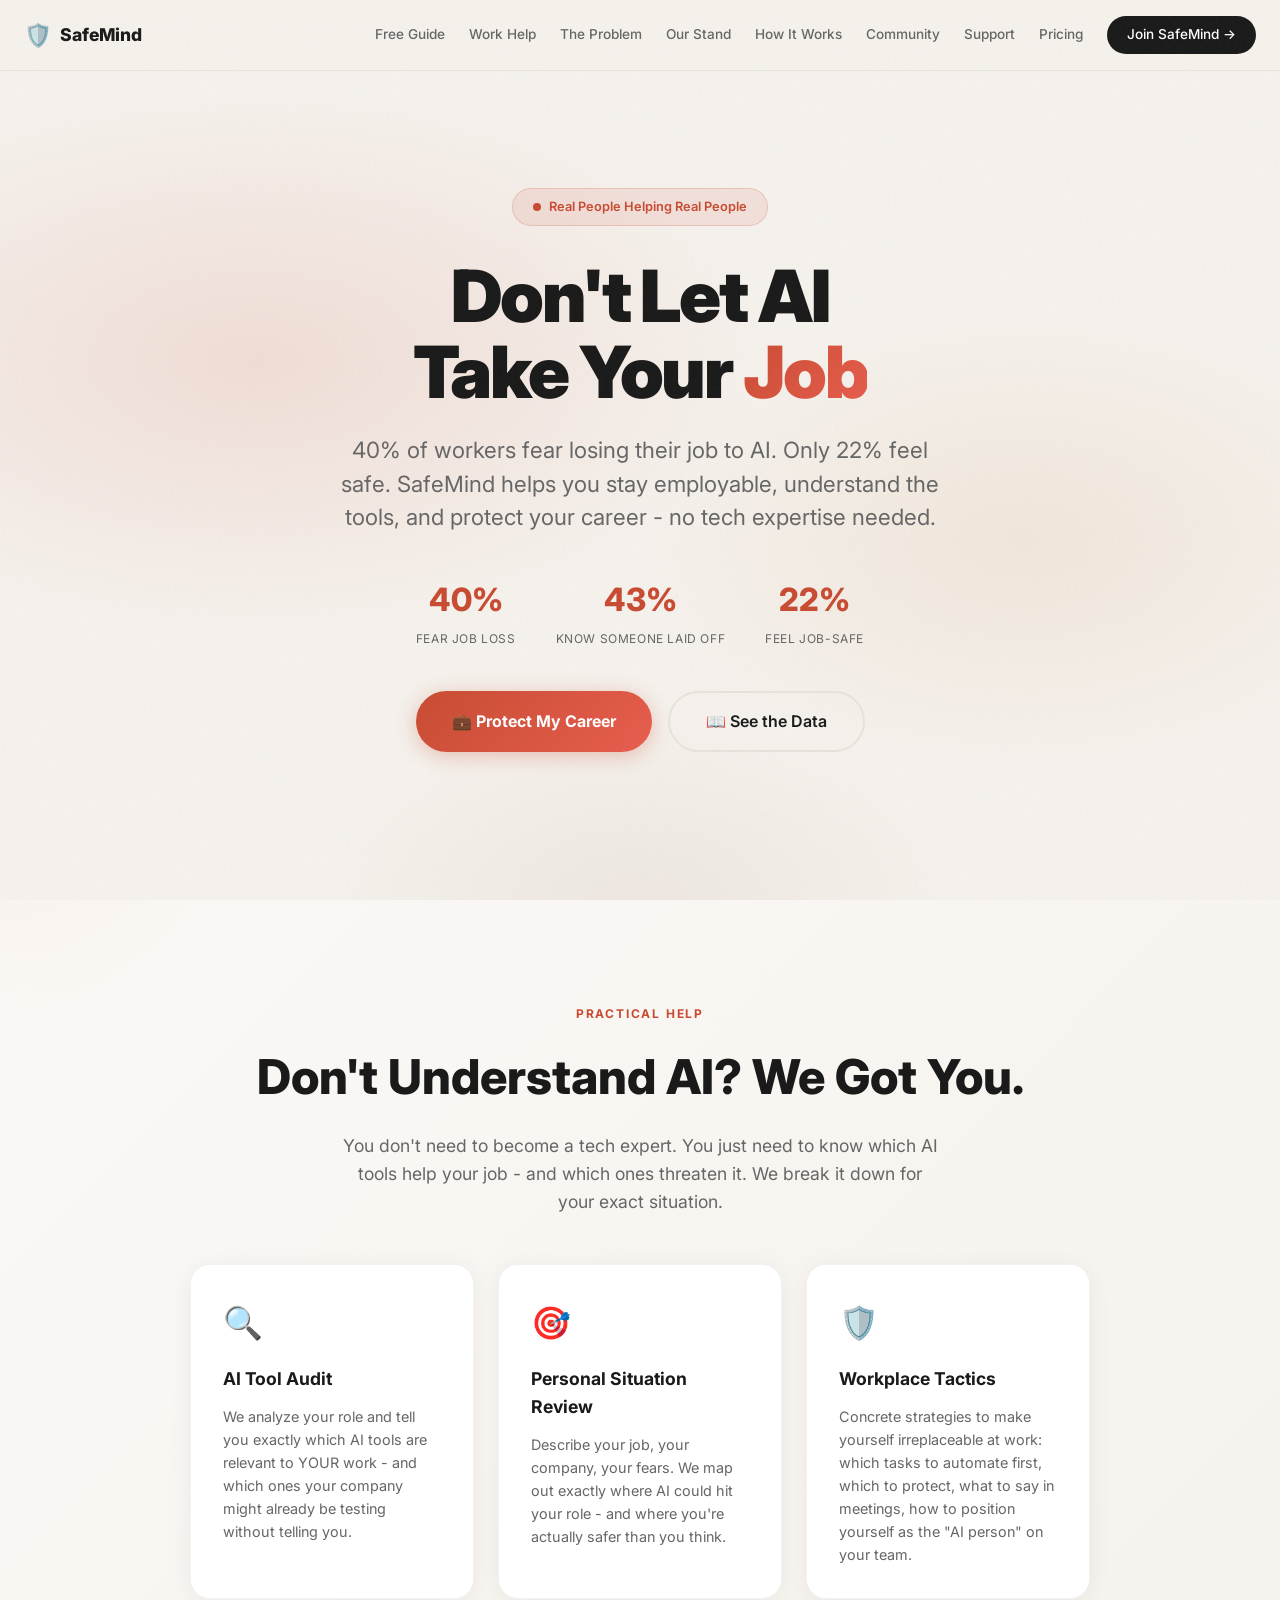
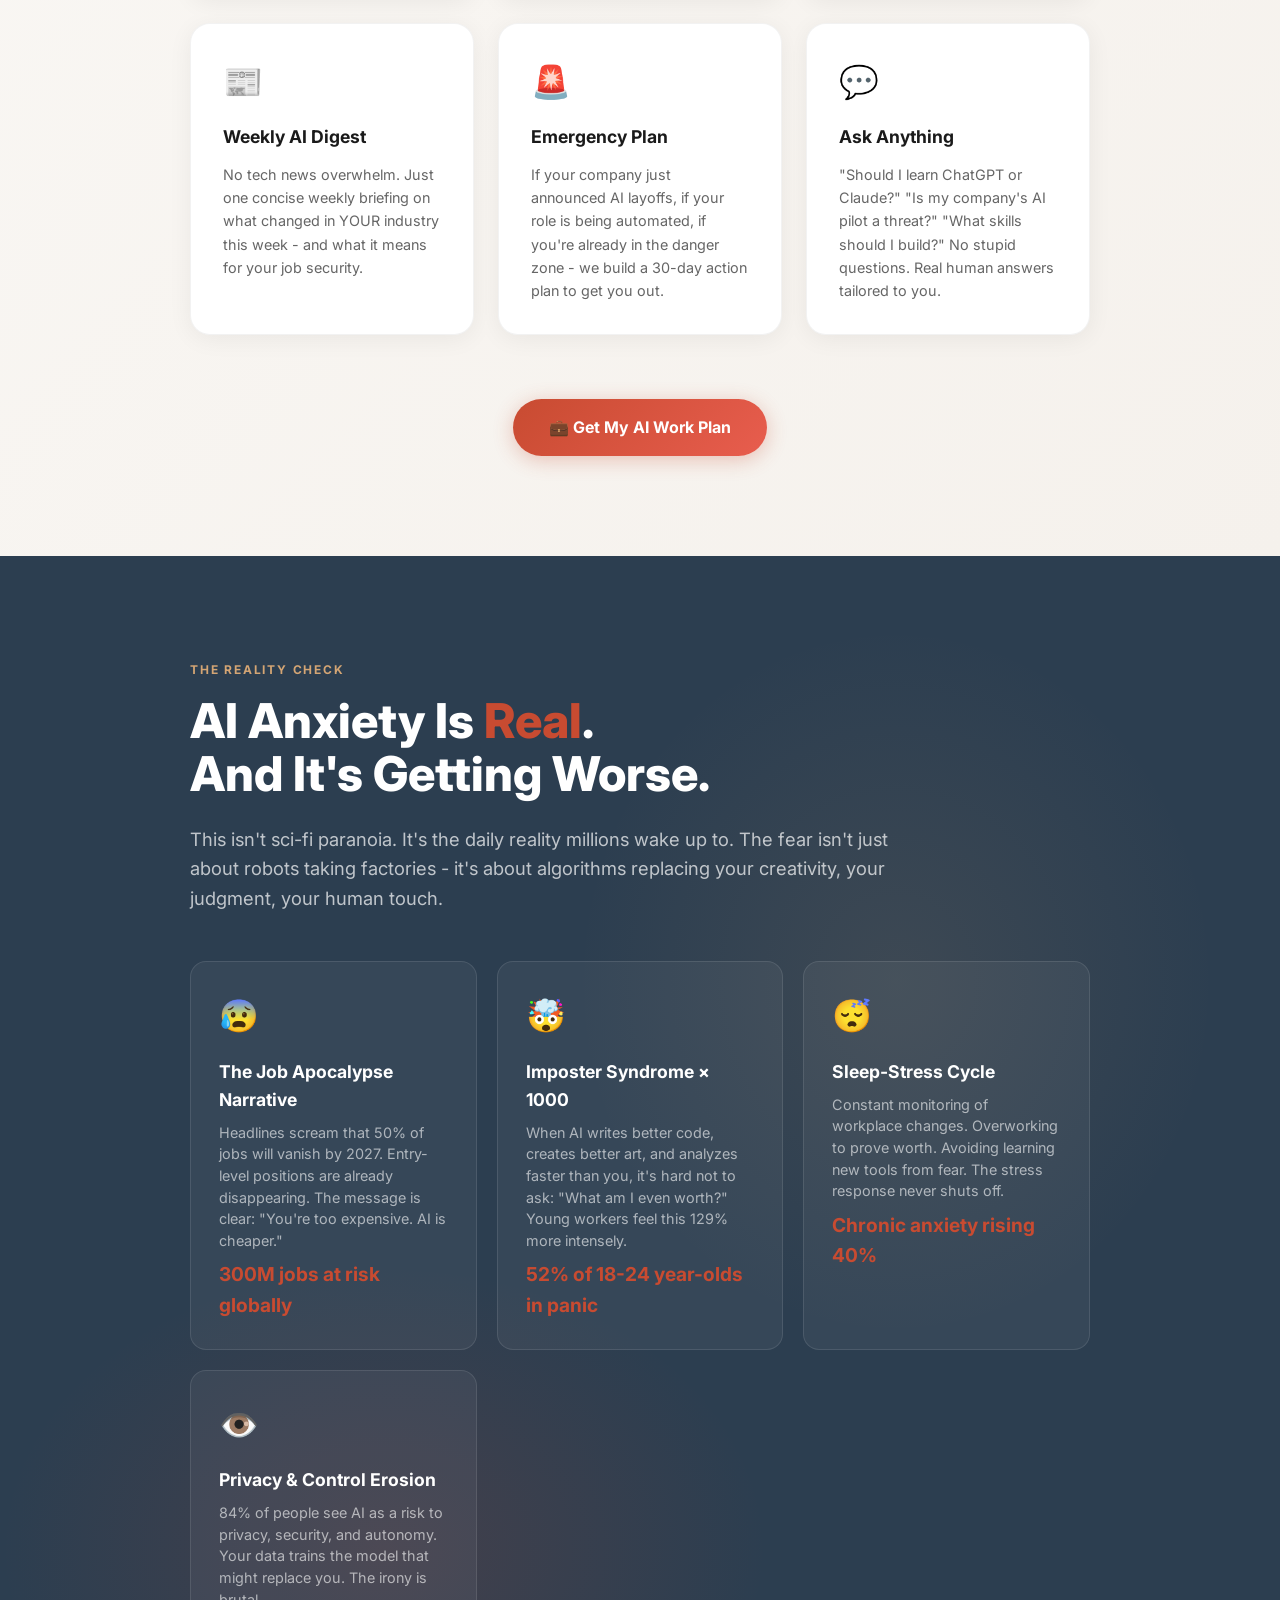
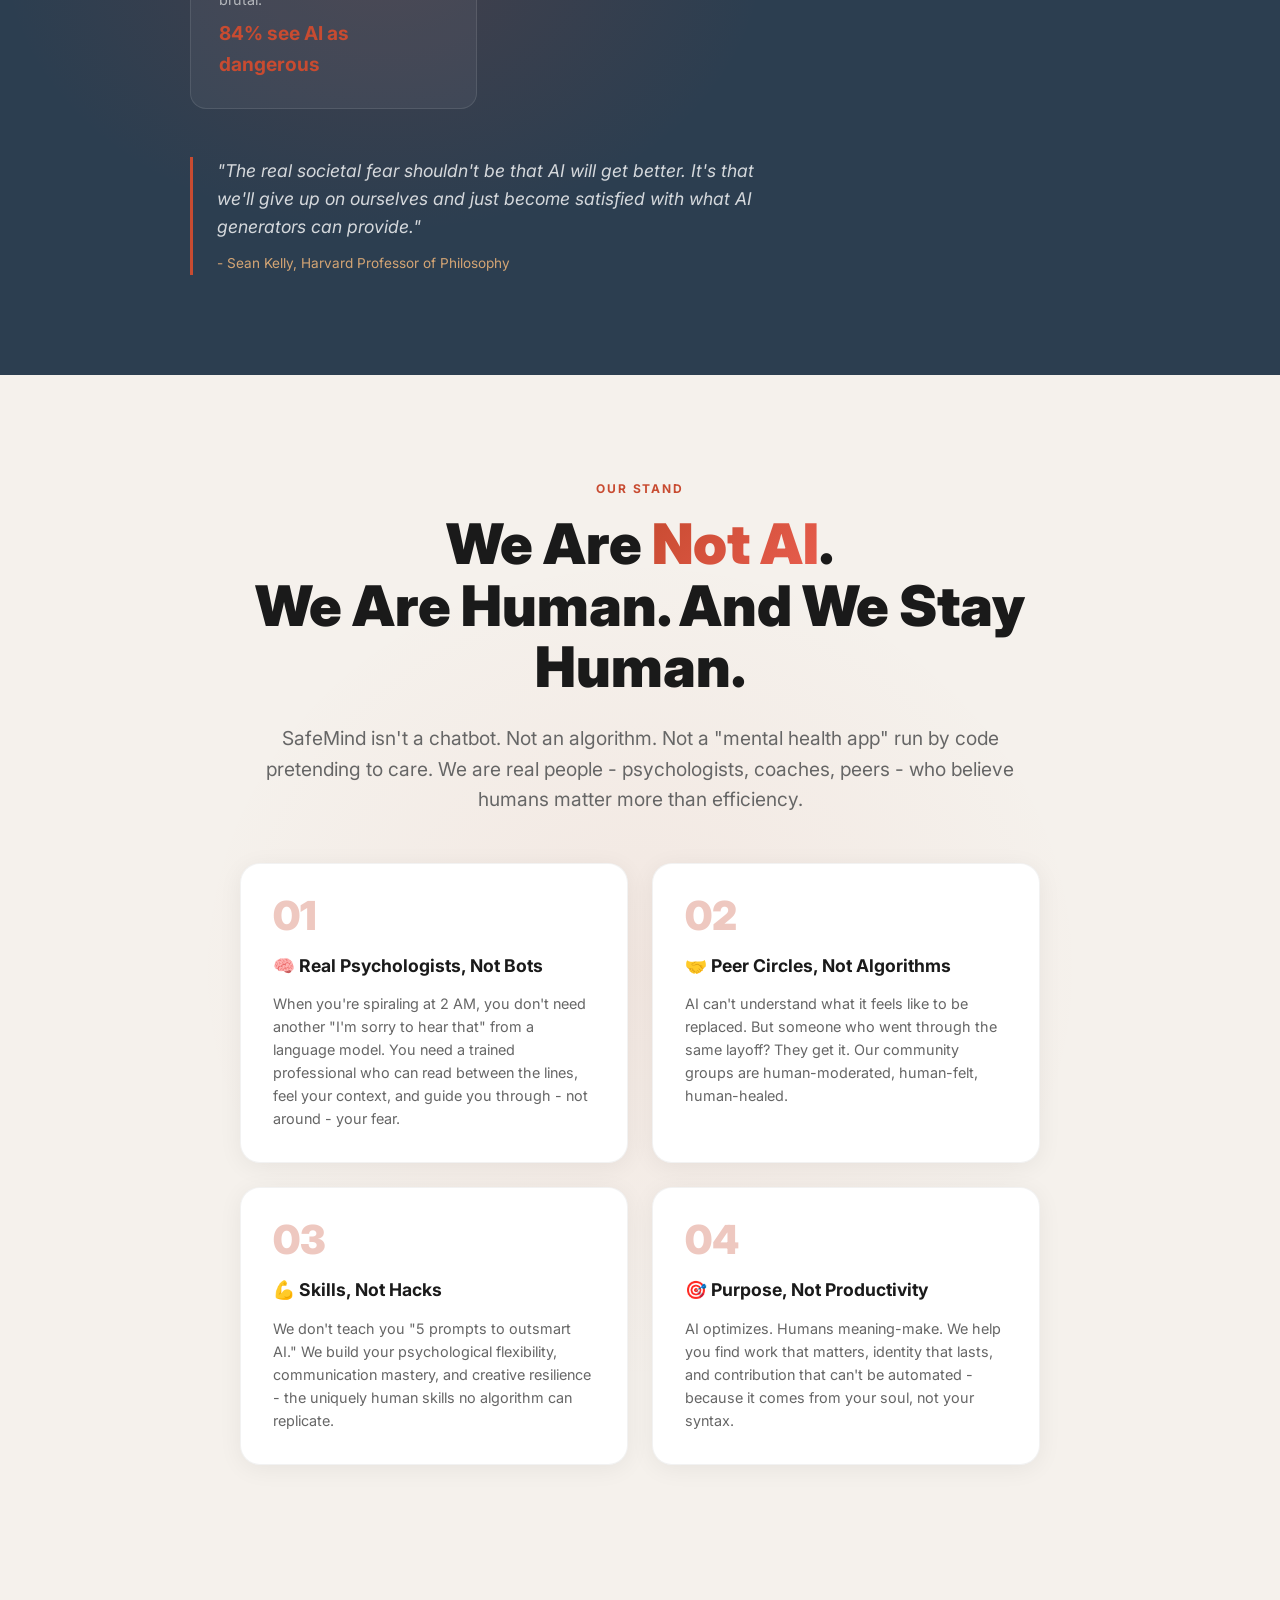
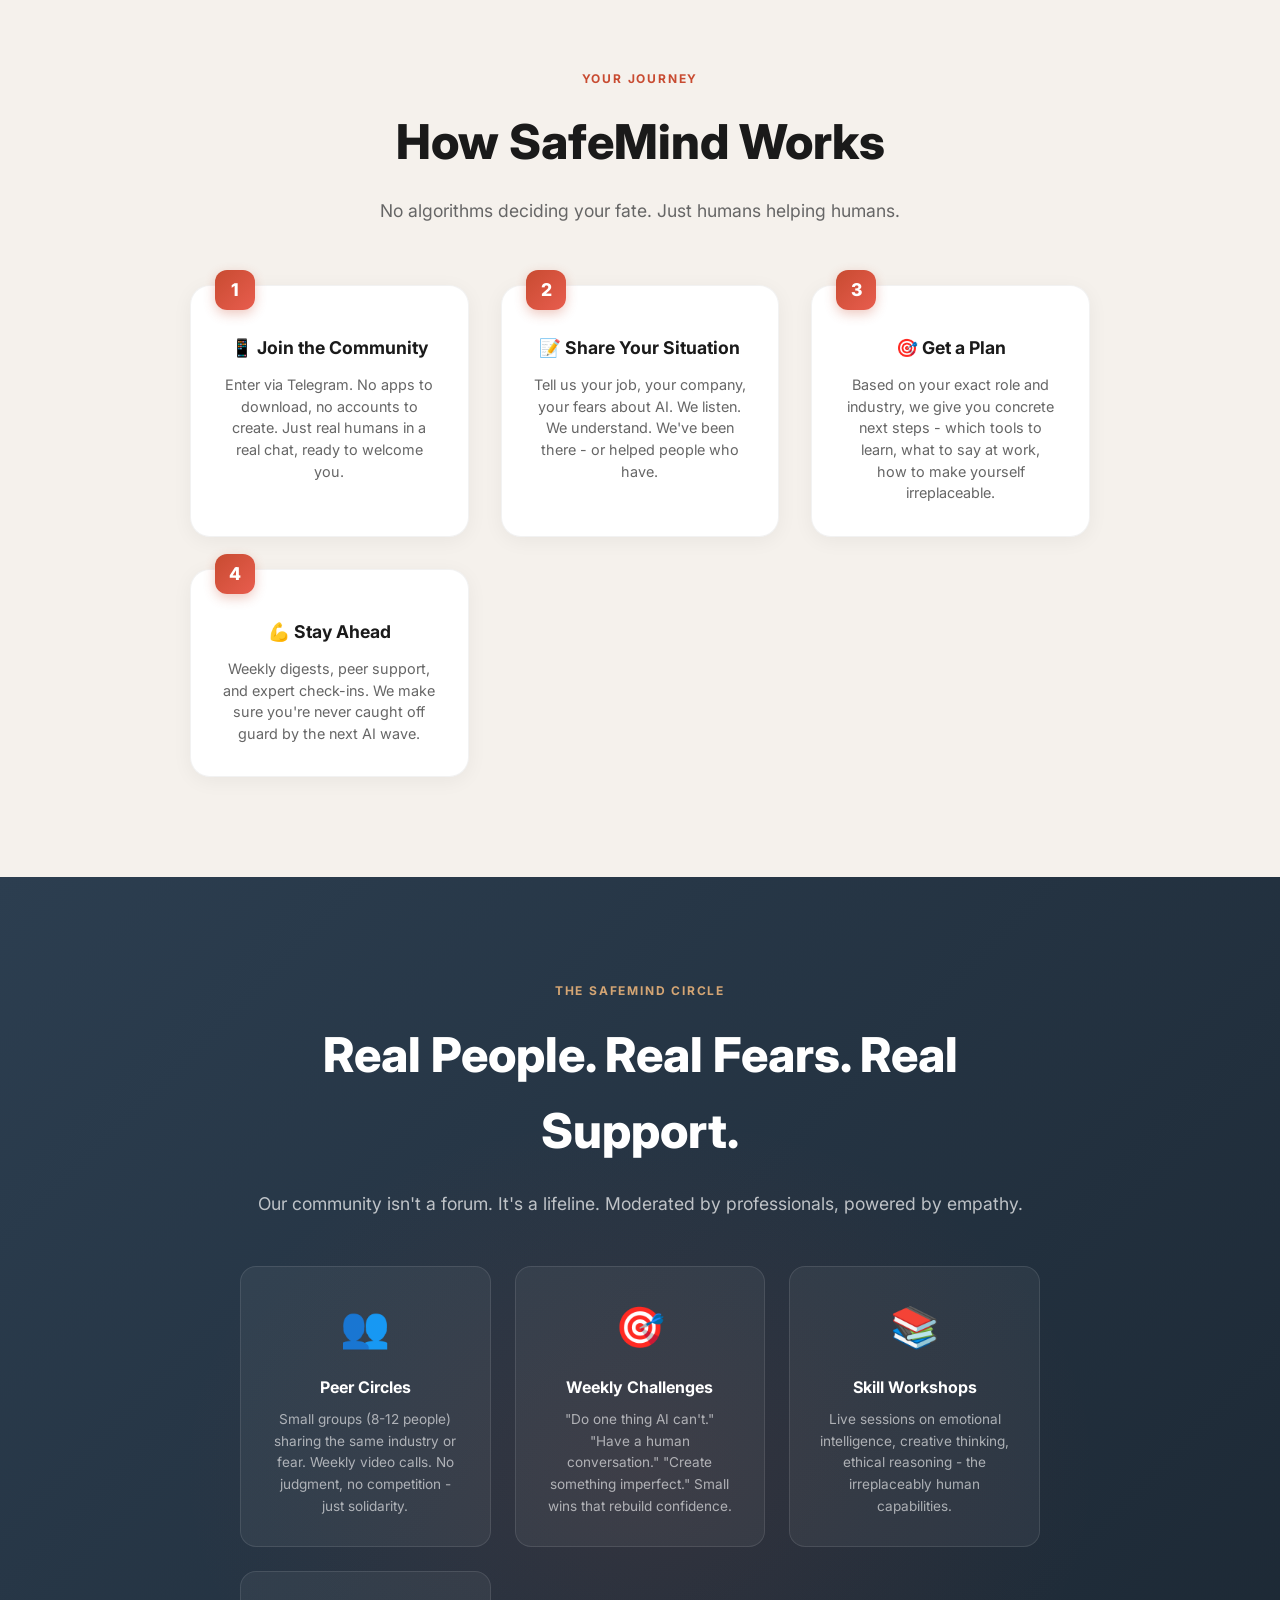
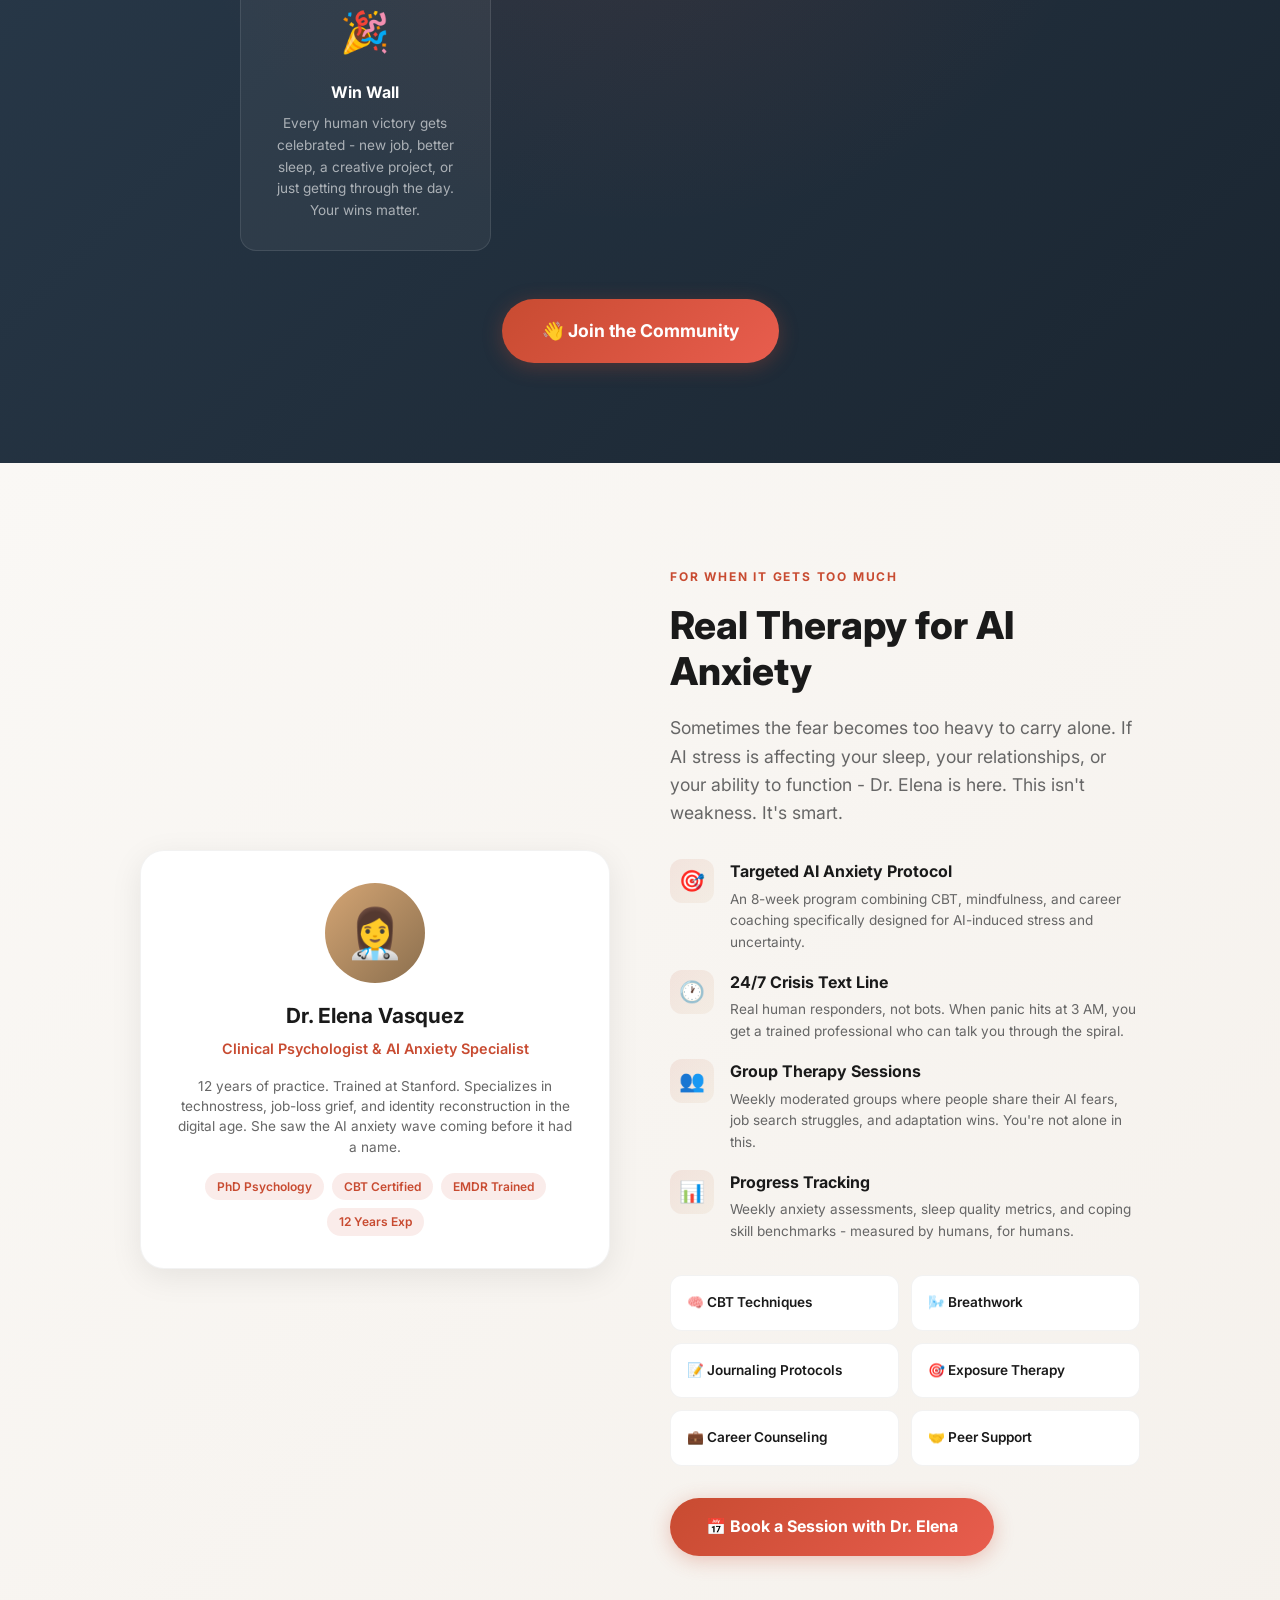
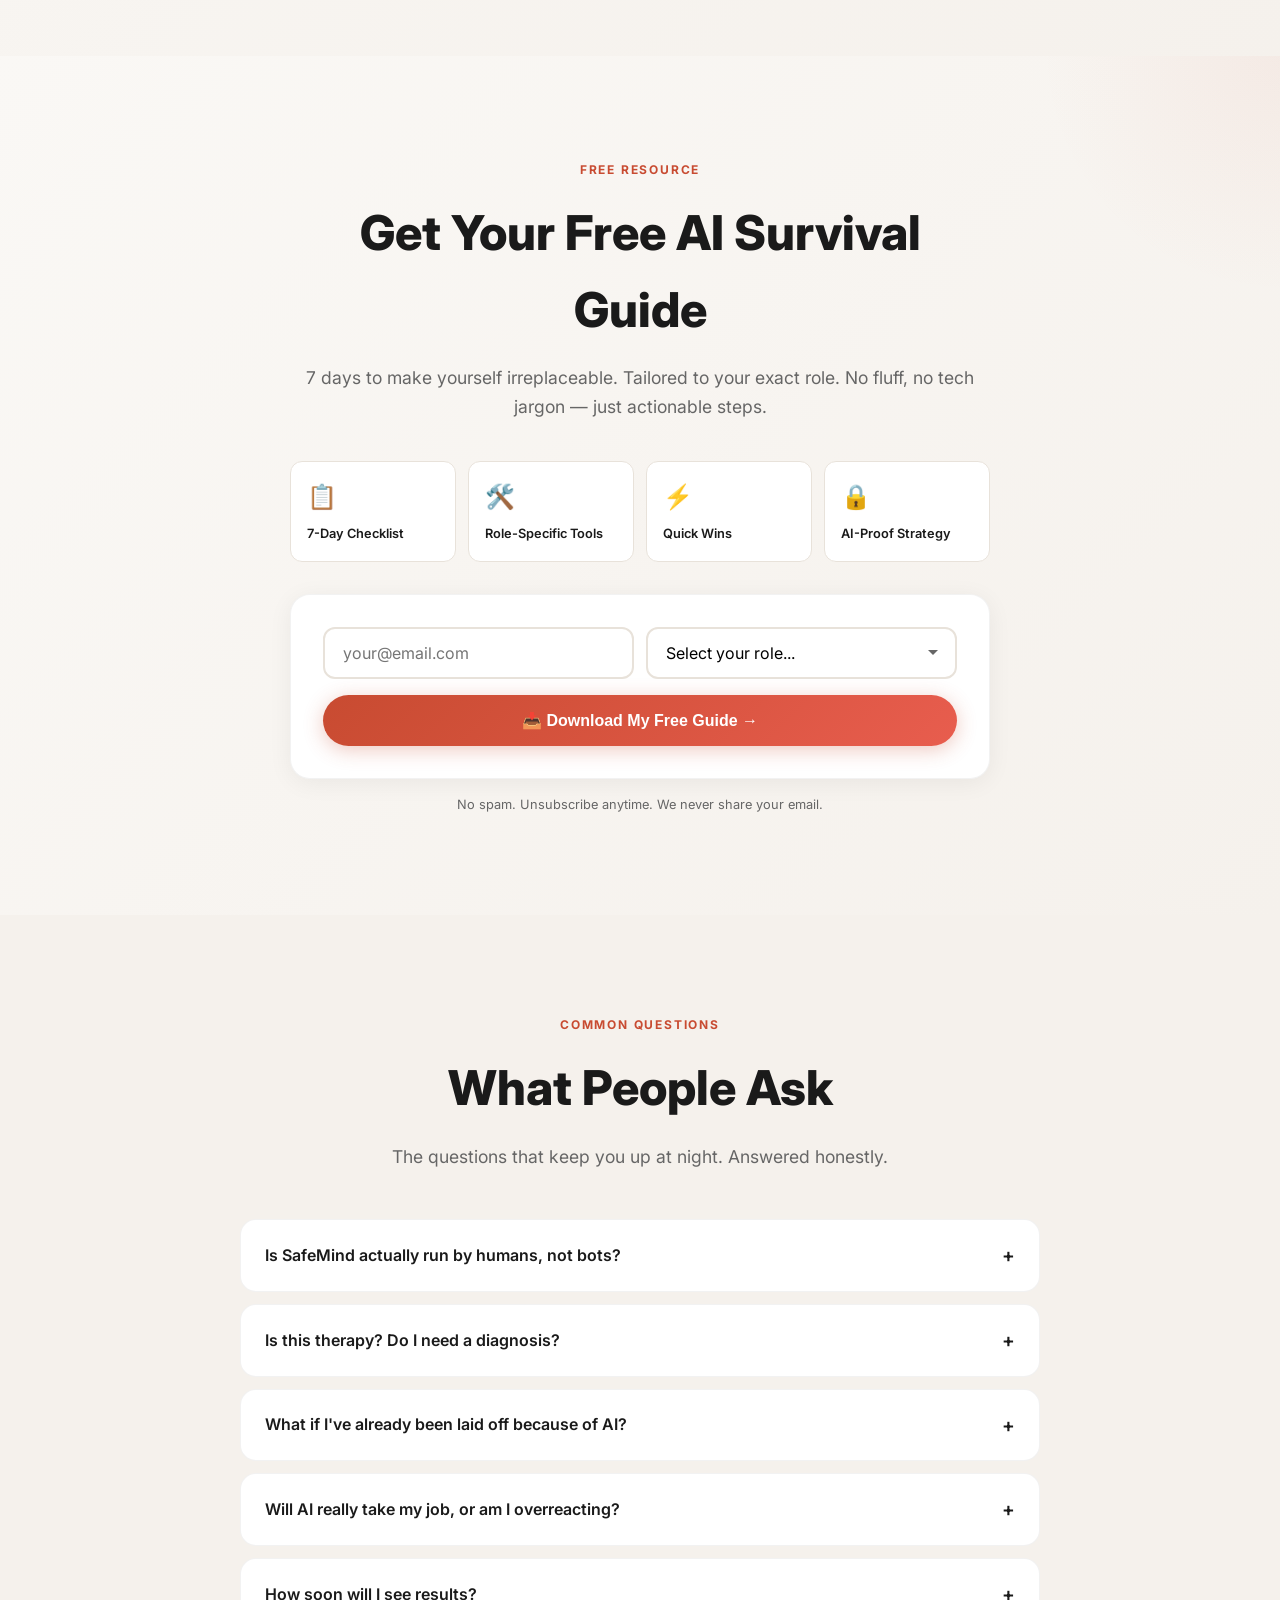
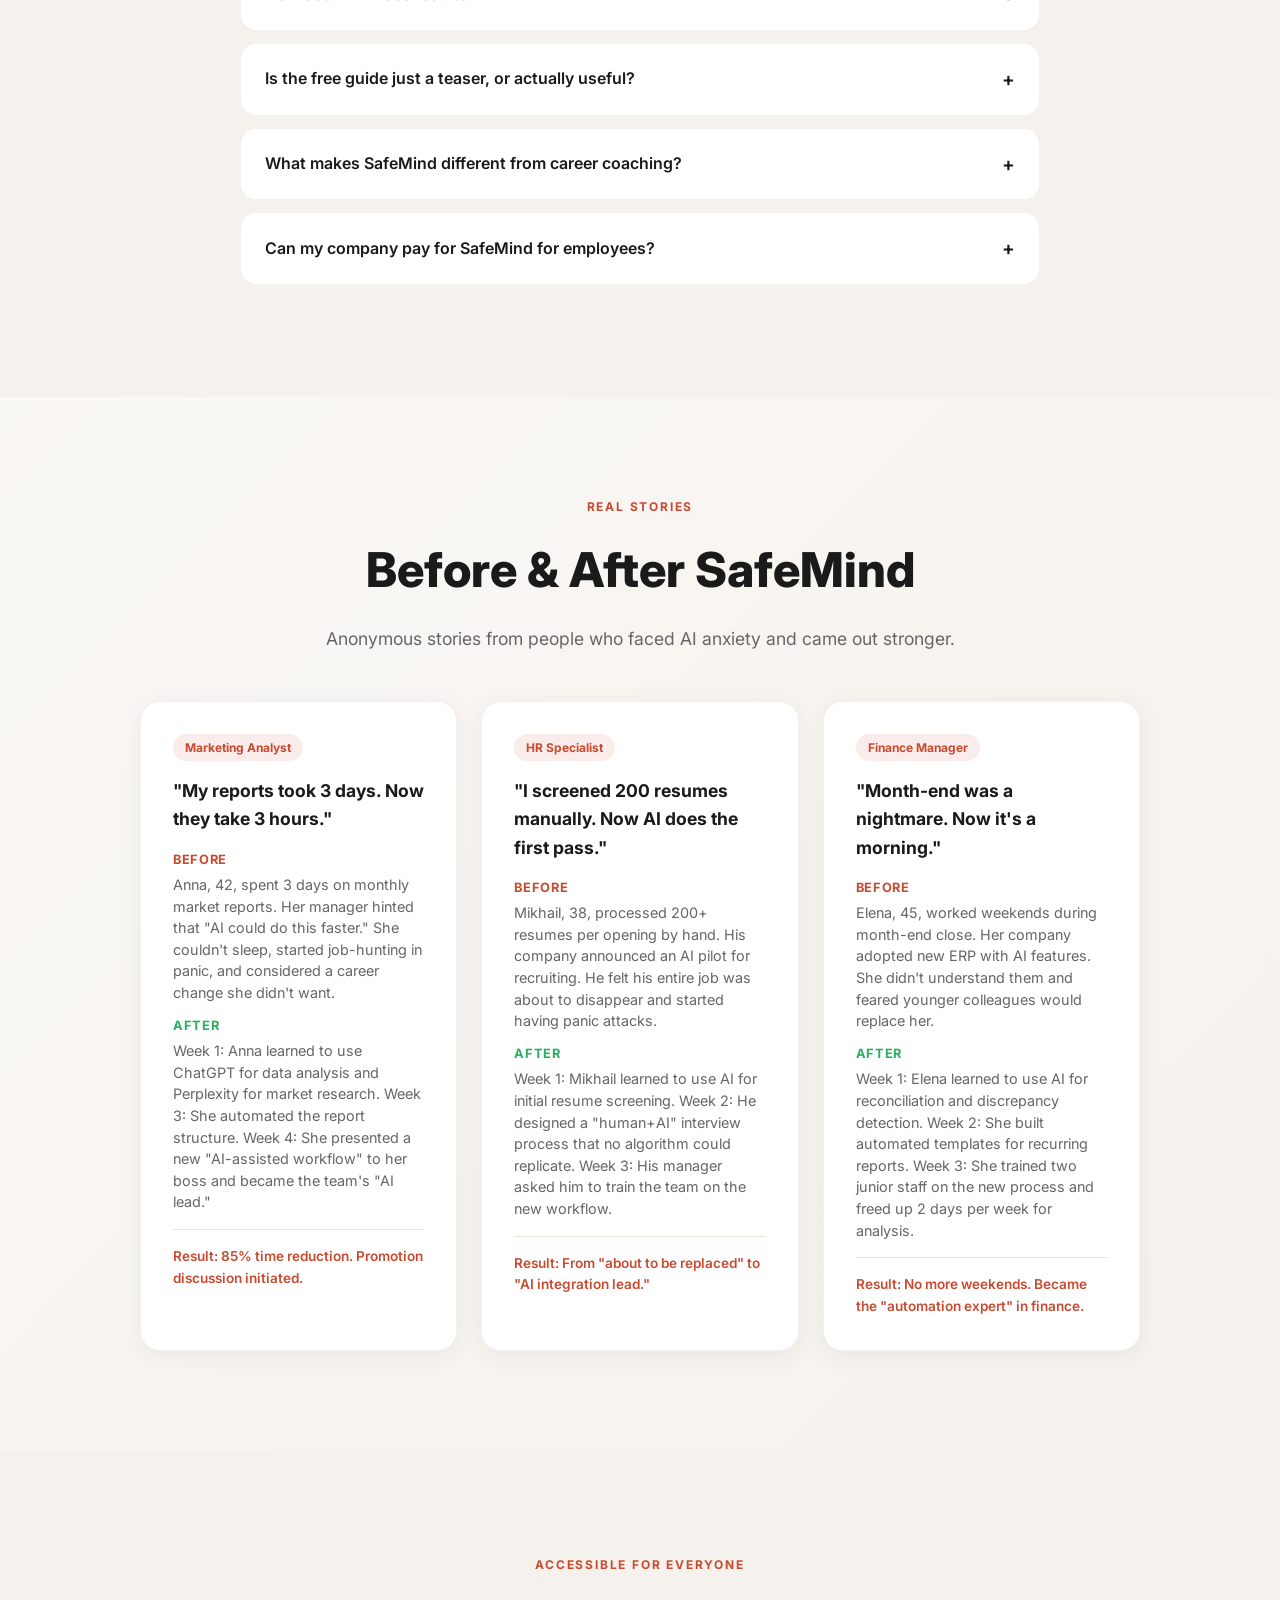
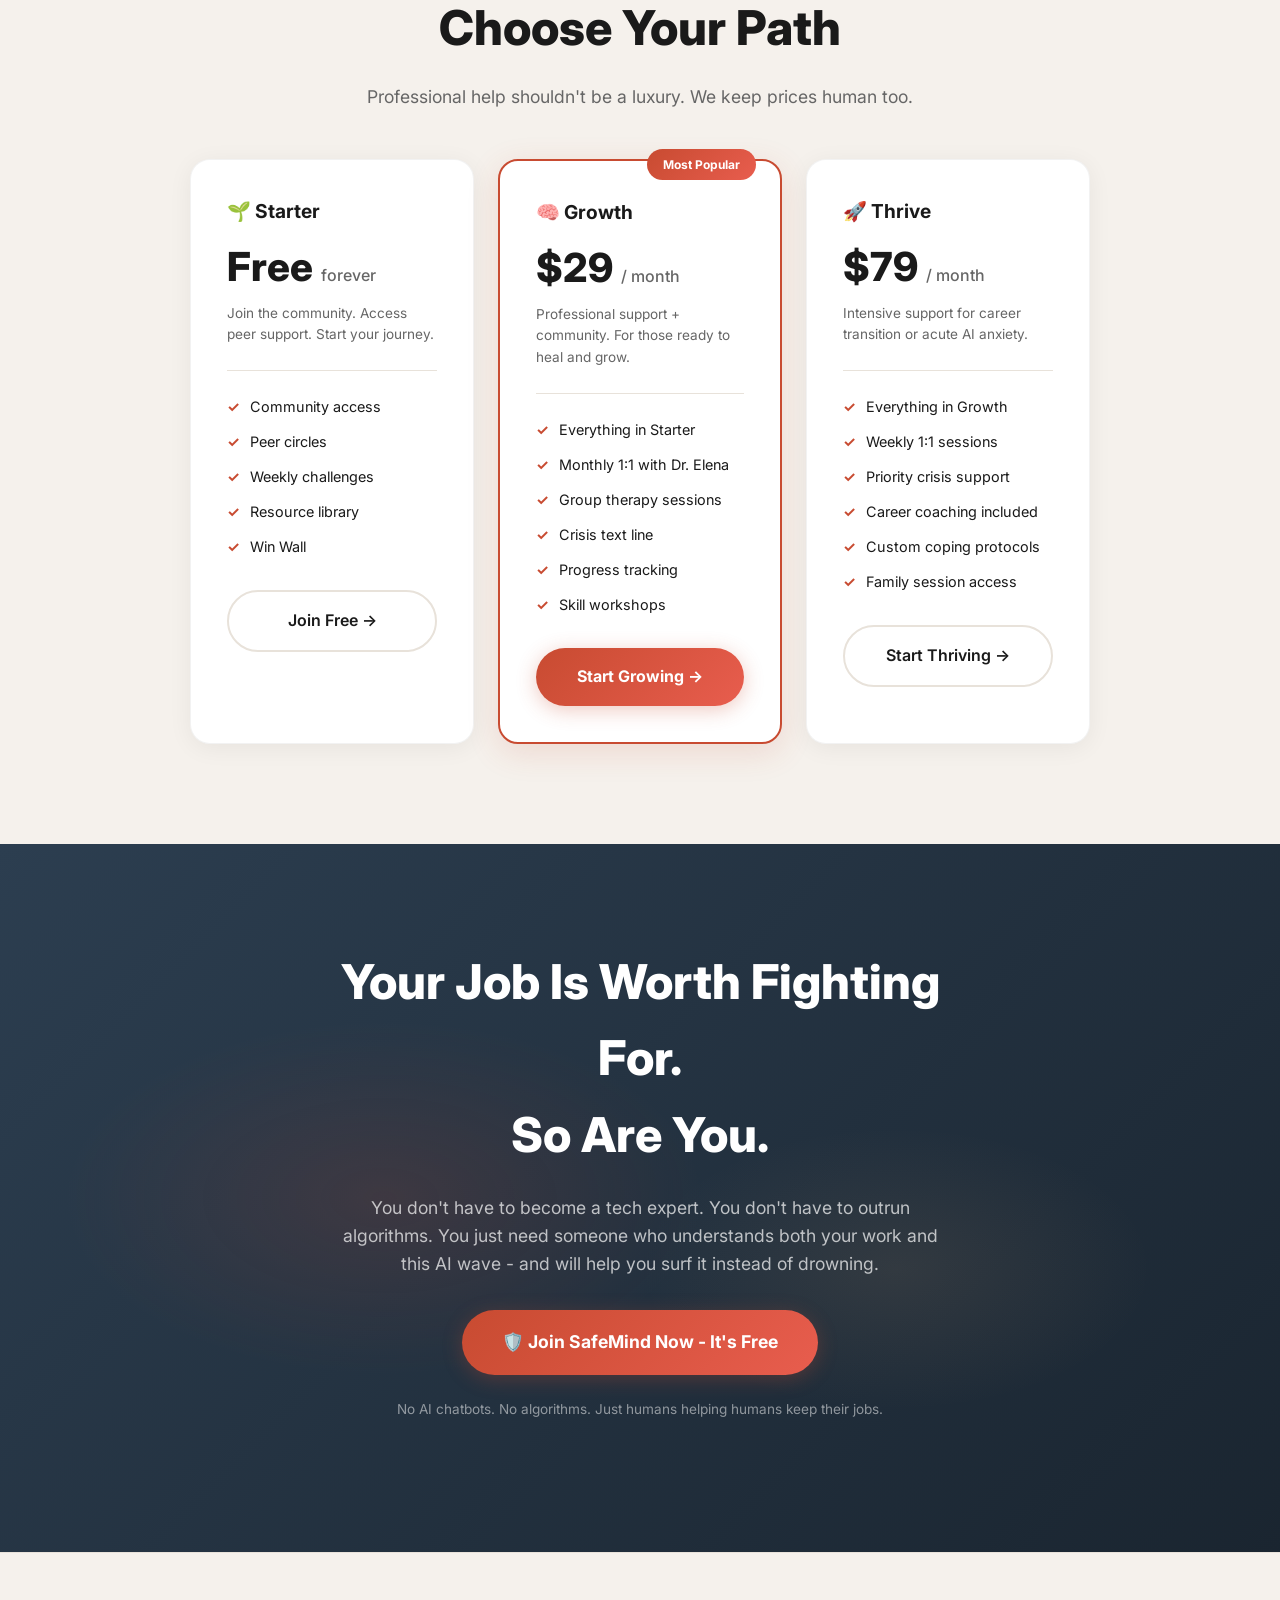
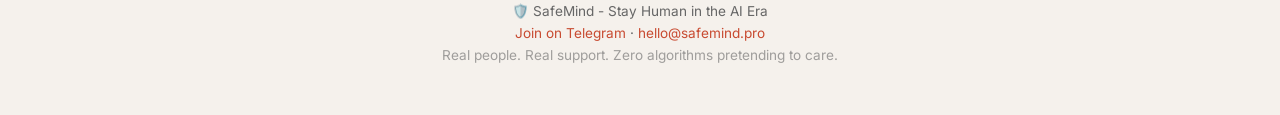
==== en/index.html @ ec444fa3 "chore: rebrand to safemind.pro" ====
<!DOCTYPE html>
<html lang="en">
<head>
<meta charset="UTF-8">
<meta name="viewport" content="width=device-width, initial-scale=1.0">
<title>SafeMind - Stay Human in the AI Era</title>
<link href="https://fonts.googleapis.com/css2?family=Inter:wght@400;500;600;700;800;900&display=swap" rel="stylesheet">
<link rel="stylesheet" href="../assets/style.css">
<link rel="icon" href="data:image/svg+xml,%3Csvg xmlns='http://www.w3.org/2000/svg' viewBox='0 0 100 100'%3E%3Ctext y='.9em' font-size='90'%3E🛡️%3C/text%3E%3C/svg%3E">
<style>
:root {
--bg: #F5F1EC;
--fg: #1a1a1a;
--accent: #C84B31;
--accent2: #D4A574;
--dark: #2C3E50;
--card: #fff;
--muted: #666;
--light: #e8e2da;
--gradient1: #C84B31;
--gradient2: #E85D4E;
--gradient3: #D4A574;
--gradient4: #8B6F4E;
}

* { margin: 0; padding: 0; box-sizing: border-box; }
body {
font-family: 'Inter', -apple-system, sans-serif;
background: var(--bg);
color: var(--fg);
line-height: 1.6;
overflow-x: hidden;
}

/* Noise texture overlay */
body::before {
content: '';
position: fixed;
inset: 0;
opacity: 0.03;
pointer-events: none;
background-image: url("data:image/svg+xml,%3Csvg viewBox='0 0 256 256' xmlns='http://www.w3.org/2000/svg'%3E%3Cfilter id='n'%3E%3CfeTurbulence type='fractalNoise' baseFrequency='0.9' numOctaves='4' stitchTiles='stitch'/%3E%3C/filter%3E%3Crect width='100%25' height='100%25' filter='url(%23n)'/%3E%3C/svg%3E");
z-index: 9999;
}

/* Navigation */
nav {
position: fixed;
top: 0;
left: 0;
right: 0;
z-index: 100;
padding: 16px 24px;
display: flex;
justify-content: space-between;
align-items: center;
background: rgba(245, 241, 236, 0.85);
backdrop-filter: blur(20px);
border-bottom: 1px solid rgba(0,0,0,0.05);
}
.nav-logo {
display: flex;
align-items: center;
gap: 8px;
font-weight: 800;
font-size: 1.1rem;
color: var(--fg);
text-decoration: none;
}
.nav-logo span { font-size: 1.4rem; }
.nav-links {
display: flex;
gap: 24px;
align-items: center;
}
.nav-links a {
text-decoration: none;
color: var(--muted);
font-size: 0.85rem;
font-weight: 500;
transition: color 0.3s;
}
.nav-links a:hover { color: var(--accent); }
.nav-cta {
background: var(--fg);
color: #fff !important;
padding: 8px 20px;
border-radius: 50px;
font-weight: 600;
}
.nav-cta:hover { background: var(--accent); }

/* Hero */
.hero {
min-height: 100vh;
display: flex;
align-items: center;
justify-content: center;
text-align: center;
padding: 120px 20px 80px;
position: relative;
overflow: hidden;
}

.hero-bg {
position: absolute;
inset: 0;
background: 
radial-gradient(ellipse 80% 60% at 20% 40%, rgba(200,75,49,0.12) 0%, transparent 50%),
radial-gradient(ellipse 60% 50% at 80% 60%, rgba(212,165,116,0.15) 0%, transparent 50%),
radial-gradient(ellipse 50% 40% at 50% 100%, rgba(139,111,78,0.08) 0%, transparent 50%);
pointer-events: none;
}

.hero-content { position: relative; z-index: 2; max-width: 800px; }
.hero-badge {
display: inline-flex;
align-items: center;
gap: 8px;
background: rgba(200,75,49,0.1);
color: var(--accent);
padding: 8px 20px;
border-radius: 50px;
font-size: 0.8rem;
font-weight: 600;
margin-bottom: 32px;
border: 1px solid rgba(200,75,49,0.2);
}
.hero-badge .pulse {
width: 8px;
height: 8px;
background: var(--accent);
border-radius: 50%;
animation: pulse 2s infinite;
}
@keyframes pulse {
0%, 100% { opacity: 1; transform: scale(1); }
50% { opacity: 0.5; transform: scale(1.2); }
}

.hero h1 {
font-size: clamp(2.5rem, 6vw, 4.5rem);
font-weight: 900;
line-height: 1.05;
margin-bottom: 24px;
letter-spacing: -0.03em;
}
.hero h1 .highlight {
background: linear-gradient(135deg, var(--gradient1), var(--gradient2));
-webkit-background-clip: text;
-webkit-text-fill-color: transparent;
background-clip: text;
}

.hero-subtitle {
font-size: clamp(1.1rem, 2.5vw, 1.4rem);
color: var(--muted);
max-width: 600px;
margin: 0 auto 40px;
line-height: 1.5;
}

.hero-stats {
display: flex;
justify-content: center;
gap: 40px;
margin-bottom: 40px;
flex-wrap: wrap;
}
.hero-stat {
text-align: center;
}
.hero-stat-number {
font-size: 2rem;
font-weight: 800;
color: var(--accent);
display: block;
}
.hero-stat-label {
font-size: 0.75rem;
color: var(--muted);
text-transform: uppercase;
letter-spacing: 0.05em;
}

.cta-group {
display: flex;
gap: 16px;
justify-content: center;
flex-wrap: wrap;
}
.btn-primary {
background: linear-gradient(135deg, var(--gradient1), var(--gradient2));
color: #fff;
padding: 16px 36px;
border-radius: 50px;
text-decoration: none;
font-weight: 700;
font-size: 1rem;
display: inline-flex;
align-items: center;
gap: 8px;
transition: all 0.3s;
box-shadow: 0 4px 20px rgba(200,75,49,0.3);
border: none;
cursor: pointer;
}
.btn-primary:hover {
transform: translateY(-2px);
box-shadow: 0 8px 30px rgba(200,75,49,0.4);
}
.btn-secondary {
background: transparent;
color: var(--fg);
padding: 16px 36px;
border-radius: 50px;
text-decoration: none;
font-weight: 600;
font-size: 1rem;
border: 2px solid var(--light);
display: inline-flex;
align-items: center;
gap: 8px;
transition: all 0.3s;
}
.btn-secondary:hover {
border-color: var(--accent);
color: var(--accent);
}

/* Scroll indicator */
.scroll-indicator {
position: absolute;
bottom: 30px;
left: 50%;
transform: translateX(-50%);
display: flex;
flex-direction: column;
align-items: center;
gap: 8px;
color: var(--muted);
font-size: 0.75rem;
animation: bounce 2s infinite;
}
@keyframes bounce {
0%, 100% { transform: translateX(-50%) translateY(0); }
50% { transform: translateX(-50%) translateY(8px); }
}

/* Workplace AI Support */
.workplace-ai {
padding: 100px 20px;
background: linear-gradient(135deg, #faf8f5 0%, #f5f1ec 100%);
position: relative;
overflow: hidden;
}
.workplace-ai::before {
content: '';
position: absolute;
top: -30%;
left: -20%;
width: 500px;
height: 500px;
background: radial-gradient(circle, rgba(200,75,49,0.06) 0%, transparent 70%);
pointer-events: none;
}
.workplace-content {
max-width: 900px;
margin: 0 auto;
text-align: center;
position: relative;
z-index: 2;
}
.workplace-content h2 {
font-size: clamp(2rem, 4vw, 3rem);
font-weight: 800;
margin-bottom: 16px;
}
.workplace-content .subtitle {
color: var(--muted);
font-size: 1.1rem;
margin-bottom: 48px;
max-width: 600px;
margin-left: auto;
margin-right: auto;
}
.workplace-grid {
display: grid;
grid-template-columns: repeat(auto-fit, minmax(280px, 1fr));
gap: 24px;
text-align: left;
margin-bottom: 32px;
}
.workplace-card {
background: var(--card);
border-radius: 20px;
padding: 32px;
box-shadow: 0 4px 24px rgba(0,0,0,0.06);
border: 1px solid rgba(0,0,0,0.05);
transition: all 0.3s;
}
.workplace-card:hover {
transform: translateY(-4px);
box-shadow: 0 12px 40px rgba(0,0,0,0.1);
}
.workplace-icon {
font-size: 2rem;
margin-bottom: 16px;
display: block;
}
.workplace-card h3 {
font-size: 1.1rem;
font-weight: 700;
margin-bottom: 12px;
}
.workplace-card p {
font-size: 0.9rem;
color: var(--muted);
line-height: 1.6;
}

/* Fear Section - THE PROBLEM */
.fear-section {
padding: 100px 20px;
background: var(--dark);
color: #fff;
position: relative;
overflow: hidden;
}
.fear-section::before {
content: '';
position: absolute;
inset: 0;
background: 
radial-gradient(ellipse 60% 40% at 30% 70%, rgba(200,75,49,0.15) 0%, transparent 50%),
radial-gradient(ellipse 50% 50% at 70% 30%, rgba(212,165,116,0.1) 0%, transparent 50%);
}
.fear-content {
max-width: 900px;
margin: 0 auto;
position: relative;
z-index: 2;
}
.section-label {
display: inline-block;
color: var(--accent2);
font-size: 0.75rem;
font-weight: 700;
text-transform: uppercase;
letter-spacing: 0.15em;
margin-bottom: 16px;
}
.fear-section h2 {
font-size: clamp(2rem, 4vw, 3rem);
font-weight: 800;
margin-bottom: 24px;
line-height: 1.1;
}
.fear-section h2 .red { color: var(--accent); }
.fear-desc {
font-size: 1.15rem;
color: rgba(255,255,255,0.7);
margin-bottom: 48px;
max-width: 700px;
}

.fear-grid {
display: grid;
grid-template-columns: repeat(auto-fit, minmax(250px, 1fr));
gap: 20px;
margin-bottom: 48px;
}
.fear-card {
background: rgba(255,255,255,0.05);
border: 1px solid rgba(255,255,255,0.1);
border-radius: 16px;
padding: 28px;
transition: all 0.3s;
}
.fear-card:hover {
background: rgba(255,255,255,0.08);
border-color: rgba(200,75,49,0.3);
transform: translateY(-4px);
}
.fear-card-icon {
font-size: 2rem;
margin-bottom: 16px;
display: block;
}
.fear-card h3 {
font-size: 1.1rem;
font-weight: 700;
margin-bottom: 8px;
}
.fear-card p {
font-size: 0.9rem;
color: rgba(255,255,255,0.6);
line-height: 1.5;
}
.fear-card .stat {
color: var(--accent);
font-weight: 700;
font-size: 1.2rem;
margin-top: 8px;
}

.fear-quote {
border-left: 3px solid var(--accent);
padding-left: 24px;
font-style: italic;
font-size: 1.1rem;
color: rgba(255,255,255,0.8);
max-width: 600px;
}
.fear-quote cite {
display: block;
margin-top: 12px;
font-style: normal;
font-size: 0.85rem;
color: var(--accent2);
}

/* Manifesto Section - WE ARE NOT AI */
.manifesto {
padding: 100px 20px;
text-align: center;
background: var(--bg);
position: relative;
}
.manifesto::before {
content: '';
position: absolute;
inset: 0;
background: 
radial-gradient(ellipse 50% 50% at 50% 50%, rgba(200,75,49,0.06) 0%, transparent 70%);
}
.manifesto-content {
max-width: 800px;
margin: 0 auto;
position: relative;
z-index: 2;
}
.manifesto h2 {
font-size: clamp(2rem, 5vw, 3.5rem);
font-weight: 900;
margin-bottom: 24px;
line-height: 1.1;
}
.manifesto h2 .not-ai {
background: linear-gradient(135deg, var(--gradient1), var(--gradient2));
-webkit-background-clip: text;
-webkit-text-fill-color: transparent;
background-clip: text;
}
.manifesto-subtitle {
font-size: 1.2rem;
color: var(--muted);
margin-bottom: 48px;
}

.not-ai-grid {
display: grid;
grid-template-columns: repeat(auto-fit, minmax(280px, 1fr));
gap: 24px;
text-align: left;
margin-top: 48px;
}
.not-ai-card {
background: var(--card);
border-radius: 20px;
padding: 32px;
box-shadow: 0 4px 24px rgba(0,0,0,0.06);
border: 1px solid rgba(0,0,0,0.05);
transition: all 0.3s;
}
.not-ai-card:hover {
transform: translateY(-4px);
box-shadow: 0 12px 40px rgba(0,0,0,0.1);
}
.not-ai-card .number {
font-size: 2.5rem;
font-weight: 900;
color: var(--accent);
opacity: 0.3;
line-height: 1;
margin-bottom: 16px;
}
.not-ai-card h3 {
font-size: 1.1rem;
font-weight: 700;
margin-bottom: 12px;
}
.not-ai-card p {
font-size: 0.9rem;
color: var(--muted);
line-height: 1.6;
}

/* How It Works */
.how-it-works {
padding: 100px 20px;
background: var(--bg);
position: relative;
}
.how-content {
max-width: 900px;
margin: 0 auto;
text-align: center;
}
.how-content h2 {
font-size: clamp(2rem, 4vw, 3rem);
font-weight: 800;
margin-bottom: 16px;
}
.how-content .subtitle {
color: var(--muted);
font-size: 1.1rem;
margin-bottom: 60px;
}

.steps {
display: grid;
grid-template-columns: repeat(auto-fit, minmax(220px, 1fr));
gap: 32px;
text-align: left;
}
.step {
position: relative;
padding: 32px;
background: var(--card);
border-radius: 20px;
box-shadow: 0 4px 20px rgba(0,0,0,0.05);
border: 1px solid rgba(0,0,0,0.05);
}
.step-number {
position: absolute;
top: -16px;
left: 24px;
width: 40px;
height: 40px;
background: linear-gradient(135deg, var(--gradient1), var(--gradient2));
color: #fff;
border-radius: 12px;
display: flex;
align-items: center;
justify-content: center;
font-weight: 800;
font-size: 1.1rem;
box-shadow: 0 4px 12px rgba(200,75,49,0.3);
}
.step h3 {
font-size: 1.1rem;
font-weight: 700;
margin: 16px 0 12px;
}
.step p {
font-size: 0.9rem;
color: var(--muted);
line-height: 1.5;
}

/* Community Section */
.community {
padding: 100px 20px;
background: linear-gradient(135deg, var(--dark) 0%, #1a2530 100%);
color: #fff;
text-align: center;
position: relative;
overflow: hidden;
}
.community::before {
content: '';
position: absolute;
inset: 0;
background: 
radial-gradient(ellipse 60% 50% at 50% 50%, rgba(200,75,49,0.1) 0%, transparent 60%);
}
.community-content {
max-width: 800px;
margin: 0 auto;
position: relative;
z-index: 2;
}
.community h2 {
font-size: clamp(2rem, 4vw, 3rem);
font-weight: 800;
margin-bottom: 20px;
}
.community > div > p {
font-size: 1.1rem;
color: rgba(255,255,255,0.7);
margin-bottom: 48px;
}

.community-features {
display: grid;
grid-template-columns: repeat(auto-fit, minmax(200px, 1fr));
gap: 24px;
margin-bottom: 48px;
}
.community-feature {
background: rgba(255,255,255,0.05);
border: 1px solid rgba(255,255,255,0.1);
border-radius: 16px;
padding: 28px;
transition: all 0.3s;
}
.community-feature:hover {
background: rgba(255,255,255,0.08);
transform: translateY(-4px);
}
.community-feature-icon {
font-size: 2.5rem;
margin-bottom: 16px;
display: block;
}
.community-feature h3 {
font-size: 1rem;
font-weight: 700;
margin-bottom: 8px;
}
.community-feature p {
font-size: 0.85rem;
color: rgba(255,255,255,0.6);
}

/* Psychologist Section */
.psychologist {
padding: 100px 20px;
background: linear-gradient(135deg, #faf8f5 0%, #f5f1ec 100%);
position: relative;
overflow: hidden;
}
.psychologist::before {
content: '';
position: absolute;
top: -50%;
right: -20%;
width: 600px;
height: 600px;
background: radial-gradient(circle, rgba(200,75,49,0.08) 0%, transparent 70%);
pointer-events: none;
}
.psychologist-content {
max-width: 1000px;
margin: 0 auto;
display: grid;
grid-template-columns: 1fr 1fr;
gap: 60px;
align-items: center;
position: relative;
z-index: 2;
}
@media (max-width: 768px) {
.psychologist-content { grid-template-columns: 1fr; gap: 40px; }
}

.psychologist-visual {
display: flex;
flex-direction: column;
gap: 20px;
}
.psychologist-card {
background: var(--card);
border-radius: 24px;
padding: 32px;
box-shadow: 0 8px 32px rgba(0,0,0,0.08);
text-align: center;
border: 1px solid rgba(0,0,0,0.05);
}
.psychologist-avatar {
width: 100px;
height: 100px;
border-radius: 50%;
background: linear-gradient(135deg, var(--gradient3), var(--gradient4));
display: flex;
align-items: center;
justify-content: center;
font-size: 3rem;
margin: 0 auto 16px;
}
.psychologist-card h3 {
font-size: 1.3rem;
font-weight: 700;
margin-bottom: 4px;
}
.psychologist-card .title {
color: var(--accent);
font-weight: 600;
font-size: 0.9rem;
margin-bottom: 16px;
}
.psychologist-card .bio {
font-size: 0.85rem;
color: var(--muted);
line-height: 1.5;
}
.psychologist-card .credentials {
display: flex;
flex-wrap: wrap;
gap: 8px;
justify-content: center;
margin-top: 16px;
}
.credential-tag {
background: rgba(200,75,49,0.1);
color: var(--accent);
padding: 4px 12px;
border-radius: 50px;
font-size: 0.75rem;
font-weight: 600;
}

.psychologist-info h2 {
font-size: clamp(1.8rem, 3vw, 2.5rem);
font-weight: 800;
margin-bottom: 20px;
line-height: 1.2;
}
.psychologist-info .lead {
font-size: 1.1rem;
color: var(--muted);
margin-bottom: 32px;
}
.psychologist-features {
display: flex;
flex-direction: column;
gap: 16px;
margin-bottom: 32px;
}
.psychologist-feature {
display: flex;
gap: 16px;
align-items: flex-start;
}
.psychologist-feature-icon {
width: 44px;
height: 44px;
border-radius: 12px;
background: linear-gradient(135deg, rgba(200,75,49,0.1), rgba(212,165,116,0.1));
display: flex;
align-items: center;
justify-content: center;
font-size: 1.3rem;
flex-shrink: 0;
}
.psychologist-feature h4 {
font-size: 1rem;
font-weight: 700;
margin-bottom: 4px;
}
.psychologist-feature p {
font-size: 0.85rem;
color: var(--muted);
}

.therapy-types {
display: grid;
grid-template-columns: 1fr 1fr;
gap: 12px;
margin-bottom: 32px;
}
.therapy-type {
background: var(--card);
padding: 16px;
border-radius: 12px;
font-size: 0.85rem;
font-weight: 600;
border: 1px solid rgba(0,0,0,0.05);
display: flex;
align-items: center;
gap: 8px;
}

/* Pricing */
.pricing {
padding: 100px 20px;
background: var(--bg);
}
.pricing-content {
max-width: 900px;
margin: 0 auto;
text-align: center;
}
.pricing h2 {
font-size: clamp(2rem, 4vw, 3rem);
font-weight: 800;
margin-bottom: 16px;
}
.pricing > div > p {
color: var(--muted);
font-size: 1.1rem;
margin-bottom: 48px;
}

.pricing-cards {
display: grid;
grid-template-columns: repeat(auto-fit, minmax(280px, 1fr));
gap: 24px;
text-align: left;
}
.pricing-card {
background: var(--card);
border-radius: 20px;
padding: 36px;
box-shadow: 0 4px 24px rgba(0,0,0,0.06);
border: 1px solid rgba(0,0,0,0.05);
position: relative;
transition: all 0.3s;
}
.pricing-card:hover {
transform: translateY(-4px);
box-shadow: 0 12px 40px rgba(0,0,0,0.1);
}
.pricing-card.featured {
border: 2px solid var(--accent);
box-shadow: 0 8px 32px rgba(200,75,49,0.15);
}
.pricing-badge {
position: absolute;
top: -12px;
right: 24px;
background: linear-gradient(135deg, var(--gradient1), var(--gradient2));
color: #fff;
padding: 6px 16px;
border-radius: 50px;
font-size: 0.75rem;
font-weight: 700;
}
.pricing-card h3 {
font-size: 1.2rem;
font-weight: 700;
margin-bottom: 8px;
}
.pricing-card .price {
font-size: 2.5rem;
font-weight: 800;
color: var(--fg);
margin-bottom: 4px;
}
.pricing-card .price span {
font-size: 1rem;
font-weight: 500;
color: var(--muted);
}
.pricing-card .desc {
font-size: 0.85rem;
color: var(--muted);
margin-bottom: 24px;
padding-bottom: 24px;
border-bottom: 1px solid var(--light);
}
.pricing-features {
list-style: none;
display: flex;
flex-direction: column;
gap: 12px;
margin-bottom: 32px;
}
.pricing-features li {
display: flex;
align-items: center;
gap: 10px;
font-size: 0.9rem;
}
.pricing-features li::before {
content: '✓';
color: var(--accent);
font-weight: 700;
}

/* Final CTA */
.final-cta {
padding: 100px 20px;
background: linear-gradient(135deg, var(--dark) 0%, #1a2530 100%);
color: #fff;
text-align: center;
position: relative;
overflow: hidden;
}
.final-cta::before {
content: '';
position: absolute;
inset: 0;
background: 
radial-gradient(ellipse 50% 50% at 30% 50%, rgba(200,75,49,0.15) 0%, transparent 50%),
radial-gradient(ellipse 40% 40% at 70% 60%, rgba(212,165,116,0.1) 0%, transparent 50%);
}
.final-cta-content {
max-width: 600px;
margin: 0 auto;
position: relative;
z-index: 2;
}
.final-cta h2 {
font-size: clamp(2rem, 4vw, 3rem);
font-weight: 800;
margin-bottom: 20px;
}
.final-cta p {
font-size: 1.1rem;
color: rgba(255,255,255,0.7);
margin-bottom: 32px;
}
.final-cta .btn-primary {
font-size: 1.1rem;
padding: 18px 40px;
}

.leadmagnet-form input[type="email"],
.leadmagnet-form select {
width: 100%;
padding: 14px 18px;
border: 2px solid var(--light);
border-radius: 12px;
font-size: 1rem;
font-family: inherit;
outline: none;
transition: border-color 0.3s;
background: var(--card);
}
.leadmagnet-form input[type="email"]:focus,
.leadmagnet-form select:focus {
border-color: var(--accent);
}
.leadmagnet-form select {
appearance: none;
background-image: url("data:image/svg+xml,%3Csvg xmlns='http://www.w3.org/2000/svg' width='12' height='12' viewBox='0 0 12 12'%3E%3Cpath fill='%23666' d='M6 8L1 3h10z'/%3E%3C/svg%3E");
background-repeat: no-repeat;
background-position: right 16px center;
padding-right: 40px;
}
.leadmagnet-form .form-row {
display: grid;
grid-template-columns: 1fr 1fr;
gap: 12px;
margin-bottom: 16px;
}
@media (max-width: 640px) {
.leadmagnet-form .form-row { grid-template-columns: 1fr; }
}

/* FAQ */
.faq { padding: 100px 20px; background: var(--bg); }
.faq-content { max-width: 800px; margin: 0 auto; }
.faq-content h2 { font-size: clamp(2rem, 4vw, 3rem); font-weight: 800; margin-bottom: 16px; text-align: center; }
.faq-content .subtitle { color: var(--muted); font-size: 1.1rem; margin-bottom: 48px; text-align: center; }
.faq-item { background: var(--card); border-radius: 16px; margin-bottom: 12px; border: 1px solid rgba(0,0,0,0.05); overflow: hidden; }
.faq-question { padding: 20px 24px; cursor: pointer; display: flex; justify-content: space-between; align-items: center; font-weight: 600; font-size: 1rem; }
.faq-question:hover { color: var(--accent); }
.faq-answer { padding: 0 24px; max-height: 0; overflow: hidden; transition: all 0.3s ease; color: var(--muted); font-size: 0.95rem; line-height: 1.6; }
.faq-item.open .faq-answer { padding: 0 24px 20px; max-height: 300px; }
.faq-toggle { font-size: 1.2rem; transition: transform 0.3s; }
.faq-item.open .faq-toggle { transform: rotate(45deg); }

/* Cases */
.cases { padding: 100px 20px; background: linear-gradient(135deg, #faf8f5 0%, #f5f1ec 100%); }
.cases-content { max-width: 1000px; margin: 0 auto; }
.cases-content h2 { font-size: clamp(2rem, 4vw, 3rem); font-weight: 800; margin-bottom: 16px; text-align: center; }
.cases-content .subtitle { color: var(--muted); font-size: 1.1rem; margin-bottom: 48px; text-align: center; }
.cases-grid { display: grid; grid-template-columns: repeat(auto-fit, minmax(300px, 1fr)); gap: 24px; }
.case-card { background: var(--card); border-radius: 20px; padding: 32px; box-shadow: 0 4px 24px rgba(0,0,0,0.06); border: 1px solid rgba(0,0,0,0.05); }
.case-card .role-tag { display: inline-block; background: rgba(200,75,49,0.1); color: var(--accent); padding: 4px 12px; border-radius: 50px; font-size: 0.75rem; font-weight: 700; margin-bottom: 16px; }
.case-card h3 { font-size: 1.1rem; font-weight: 700; margin-bottom: 16px; }
.case-before, .case-after { margin-bottom: 12px; }
.case-before strong, .case-after strong { display: block; margin-bottom: 4px; font-size: 0.8rem; text-transform: uppercase; letter-spacing: 0.05em; }
.case-before strong { color: var(--accent); }
.case-after strong { color: #27ae60; }
.case-before p, .case-after p { font-size: 0.9rem; color: var(--muted); line-height: 1.5; margin: 0; }
.case-result { margin-top: 16px; padding-top: 16px; border-top: 1px solid var(--light); font-size: 0.85rem; color: var(--accent); font-weight: 600; }

/* Footer */
footer {
padding: 48px 20px;
text-align: center;
background: var(--bg);
border-top: 1px solid var(--light);
}
footer p {
font-size: 0.85rem;
color: var(--muted);
}
footer a {
color: var(--accent);
text-decoration: none;
}

/* Lead Magnet */
.leadmagnet {
padding: 100px 20px;
background: linear-gradient(135deg, #faf8f5 0%, #f5f1ec 100%);
position: relative;
overflow: hidden;
}
.leadmagnet::before {
content: '';
position: absolute;
top: -30%;
right: -20%;
width: 500px;
height: 500px;
background: radial-gradient(circle, rgba(200,75,49,0.06) 0%, transparent 70%);
pointer-events: none;
}
.leadmagnet-content {
max-width: 700px;
margin: 0 auto;
text-align: center;
position: relative;
z-index: 2;
}
.leadmagnet-content h2 {
font-size: clamp(2rem, 4vw, 3rem);
font-weight: 800;
margin-bottom: 16px;
}
.leadmagnet-content .subtitle {
color: var(--muted);
font-size: 1.1rem;
margin-bottom: 40px;
}
.leadmagnet-form-wrapper {
background: var(--card);
border-radius: 20px;
padding: 32px;
box-shadow: 0 4px 24px rgba(0,0,0,0.06);
border: 1px solid rgba(0,0,0,0.05);
}
.leadmagnet-form {
display: flex;
flex-direction: column;
gap: 0;
}

/* Modal */
.modal-overlay {
position: fixed;
inset: 0;
background: rgba(0,0,0,0.5);
backdrop-filter: blur(8px);
z-index: 1000;
display: none;
align-items: center;
justify-content: center;
padding: 20px;
}
.modal-overlay.active { display: flex; }
.modal {
background: var(--card);
border-radius: 24px;
padding: 40px;
max-width: 420px;
width: 100%;
text-align: center;
box-shadow: 0 20px 60px rgba(0,0,0,0.2);
position: relative;
}
.modal-close {
position: absolute;
top: 16px;
right: 20px;
background: none;
border: none;
font-size: 1.5rem;
cursor: pointer;
color: var(--muted);
}
.modal-close:hover { color: var(--fg); }
.modal h3 {
font-size: 1.4rem;
font-weight: 800;
margin-bottom: 8px;
}
.modal p {
color: var(--muted);
margin-bottom: 24px;
font-size: 0.95rem;
}
.modal input[type="email"] {
width: 100%;
padding: 14px 18px;
border: 2px solid var(--light);
border-radius: 12px;
font-size: 1rem;
font-family: inherit;
margin-bottom: 16px;
outline: none;
transition: border-color 0.3s;
}
.modal input[type="email"]:focus {
border-color: var(--accent);
}
.modal .btn-primary {
width: 100%;
justify-content: center;
}
.modal-success {
display: none;
}
.modal-success.active {
display: block;
}
.modal-form.hidden {
display: none;
}

/* Animations */
@keyframes fadeInUp {
from { opacity: 0; transform: translateY(30px); }
to { opacity: 1; transform: translateY(0); }
}
.fade-in {
opacity: 0;
animation: fadeInUp 0.8s ease forwards;
}

/* Mobile */
@media (max-width: 640px) {
.nav-links { display: none; }
.hero-stats { gap: 24px; }
.fear-grid, .not-ai-grid { grid-template-columns: 1fr; }
.therapy-types { grid-template-columns: 1fr; }
.pricing-cards { grid-template-columns: 1fr; }
}
</style>
</head>
<body>

<!-- Navigation -->
<nav>
<a href="#" class="nav-logo">
<span>🛡️</span>
SafeMind
</a>
<div class="nav-links">
<a href="#leadmagnet">Free Guide</a>
<a href="#workplace">Work Help</a>
<a href="#fear">The Problem</a>
<a href="#manifesto">Our Stand</a>
<a href="#how">How It Works</a>
<a href="#community">Community</a>
<a href="#psychologist">Support</a>
<a href="#pricing">Pricing</a>
<a href="https://t.me/SafeMindBot" class="nav-cta">Join SafeMind →</a>
</div>
</nav>

<!-- Hero -->
<section class="hero">
<div class="hero-bg"></div>
<div class="hero-content">
<div class="hero-badge">
<span class="pulse"></span>
Real People Helping Real People
</div>
<h1>
Don't Let AI<br>
Take Your <span class="highlight">Job</span>
</h1>
<p class="hero-subtitle">
40% of workers fear losing their job to AI. Only 22% feel safe. SafeMind helps you stay employable, understand the tools, and protect your career - no tech expertise needed.
</p>
<div class="hero-stats">
<div class="hero-stat">
<span class="hero-stat-number">40%</span>
<span class="hero-stat-label">Fear Job Loss</span>
</div>
<div class="hero-stat">
<span class="hero-stat-number">43%</span>
<span class="hero-stat-label">Know Someone Laid Off</span>
</div>
<div class="hero-stat">
<span class="hero-stat-number">22%</span>
<span class="hero-stat-label">Feel Job-Safe</span>
</div>
</div>
<div class="cta-group">
<a href="#workplace" class="btn-primary">
💼 Protect My Career
</a>
<a href="#fear" class="btn-secondary">
📖 See the Data
</a>
</div>
</div>
<div class="scroll-indicator">
<span>↓</span>
<span>Scroll to see how we help</span>
</div>
</section>

<!-- Workplace AI Support -->
<section class="workplace-ai" id="workplace">
<div class="workplace-content">
<span class="section-label" style="color: var(--accent);">Practical Help</span>
<h2>Don't Understand AI? We Got You.</h2>
<p class="subtitle">
You don't need to become a tech expert. You just need to know which AI tools help your job - and which ones threaten it. We break it down for your exact situation.
</p>

<div class="workplace-grid">
<div class="workplace-card">
<span class="workplace-icon">🔍</span>
<h3>AI Tool Audit</h3>
<p>We analyze your role and tell you exactly which AI tools are relevant to YOUR work - and which ones your company might already be testing without telling you.</p>
</div>
<div class="workplace-card">
<span class="workplace-icon">🎯</span>
<h3>Personal Situation Review</h3>
<p>Describe your job, your company, your fears. We map out exactly where AI could hit your role - and where you're actually safer than you think.</p>
</div>
<div class="workplace-card">
<span class="workplace-icon">🛡️</span>
<h3>Workplace Tactics</h3>
<p>Concrete strategies to make yourself irreplaceable at work: which tasks to automate first, which to protect, what to say in meetings, how to position yourself as the "AI person" on your team.</p>
</div>
<div class="workplace-card">
<span class="workplace-icon">📰</span>
<h3>Weekly AI Digest</h3>
<p>No tech news overwhelm. Just one concise weekly briefing on what changed in YOUR industry this week - and what it means for your job security.</p>
</div>
<div class="workplace-card">
<span class="workplace-icon">🚨</span>
<h3>Emergency Plan</h3>
<p>If your company just announced AI layoffs, if your role is being automated, if you're already in the danger zone - we build a 30-day action plan to get you out.</p>
</div>
<div class="workplace-card">
<span class="workplace-icon">💬</span>
<h3>Ask Anything</h3>
<p>"Should I learn ChatGPT or Claude?" "Is my company's AI pilot a threat?" "What skills should I build?" No stupid questions. Real human answers tailored to you.</p>
</div>
</div>

<a href="https://t.me/SafeMindBot" class="btn-primary" style="margin-top: 32px;">
💼 Get My AI Work Plan
</a>
</div>
</section>

<!-- Fear Section -->
<section class="fear-section" id="fear">
<div class="fear-content">
<span class="section-label">The Reality Check</span>
<h2>
AI Anxiety Is <span class="red">Real</span>.<br>
And It's Getting Worse.
</h2>
<p class="fear-desc">
This isn't sci-fi paranoia. It's the daily reality millions wake up to. The fear isn't just about robots taking factories - it's about algorithms replacing your creativity, your judgment, your human touch.
</p>

<div class="fear-grid">
<div class="fear-card">
<span class="fear-card-icon">😰</span>
<h3>The Job Apocalypse Narrative</h3>
<p>Headlines scream that 50% of jobs will vanish by 2027. Entry-level positions are already disappearing. The message is clear: "You're too expensive. AI is cheaper."</p>
<div class="stat">300M jobs at risk globally</div>
</div>
<div class="fear-card">
<span class="fear-card-icon">🤯</span>
<h3>Imposter Syndrome × 1000</h3>
<p>When AI writes better code, creates better art, and analyzes faster than you, it's hard not to ask: "What am I even worth?" Young workers feel this 129% more intensely.</p>
<div class="stat">52% of 18-24 year-olds in panic</div>
</div>
<div class="fear-card">
<span class="fear-card-icon">😴</span>
<h3>Sleep-Stress Cycle</h3>
<p>Constant monitoring of workplace changes. Overworking to prove worth. Avoiding learning new tools from fear. The stress response never shuts off.</p>
<div class="stat">Chronic anxiety rising 40%</div>
</div>
<div class="fear-card">
<span class="fear-card-icon">👁️</span>
<h3>Privacy & Control Erosion</h3>
<p>84% of people see AI as a risk to privacy, security, and autonomy. Your data trains the model that might replace you. The irony is brutal.</p>
<div class="stat">84% see AI as dangerous</div>
</div>
</div>

<div class="fear-quote">
"The real societal fear shouldn't be that AI will get better. It's that we'll give up on ourselves and just become satisfied with what AI generators can provide."
<cite>- Sean Kelly, Harvard Professor of Philosophy</cite>
</div>
</div>
</section>

<!-- Manifesto Section -->
<section class="manifesto" id="manifesto">
<div class="manifesto-content">
<span class="section-label" style="color: var(--accent);">Our Stand</span>
<h2>
We Are <span class="not-ai">Not AI</span>.<br>
We Are Human. And We Stay Human.
</h2>
<p class="manifesto-subtitle">
SafeMind isn't a chatbot. Not an algorithm. Not a "mental health app" run by code pretending to care. We are real people - psychologists, coaches, peers - who believe humans matter more than efficiency.
</p>

<div class="not-ai-grid">
<div class="not-ai-card">
<div class="number">01</div>
<h3>🧠 Real Psychologists, Not Bots</h3>
<p>When you're spiraling at 2 AM, you don't need another "I'm sorry to hear that" from a language model. You need a trained professional who can read between the lines, feel your context, and guide you through - not around - your fear.</p>
</div>
<div class="not-ai-card">
<div class="number">02</div>
<h3>🤝 Peer Circles, Not Algorithms</h3>
<p>AI can't understand what it feels like to be replaced. But someone who went through the same layoff? They get it. Our community groups are human-moderated, human-felt, human-healed.</p>
</div>
<div class="not-ai-card">
<div class="number">03</div>
<h3>💪 Skills, Not Hacks</h3>
<p>We don't teach you "5 prompts to outsmart AI." We build your psychological flexibility, communication mastery, and creative resilience - the uniquely human skills no algorithm can replicate.</p>
</div>
<div class="not-ai-card">
<div class="number">04</div>
<h3>🎯 Purpose, Not Productivity</h3>
<p>AI optimizes. Humans meaning-make. We help you find work that matters, identity that lasts, and contribution that can't be automated - because it comes from your soul, not your syntax.</p>
</div>
</div>
</div>
</section>

<!-- How It Works -->
<section class="how-it-works" id="how">
<div class="how-content">
<span class="section-label" style="color: var(--accent);">Your Journey</span>
<h2>How SafeMind Works</h2>
<p class="subtitle">No algorithms deciding your fate. Just humans helping humans.</p>

<div class="steps">
<div class="step">
<div class="step-number">1</div>
<h3>📱 Join the Community</h3>
<p>Enter via Telegram. No apps to download, no accounts to create. Just real humans in a real chat, ready to welcome you.</p>
</div>
<div class="step">
<div class="step-number">2</div>
<h3>📝 Share Your Situation</h3>
<p>Tell us your job, your company, your fears about AI. We listen. We understand. We've been there - or helped people who have.</p>
</div>
<div class="step">
<div class="step-number">3</div>
<h3>🎯 Get a Plan</h3>
<p>Based on your exact role and industry, we give you concrete next steps - which tools to learn, what to say at work, how to make yourself irreplaceable.</p>
</div>
<div class="step">
<div class="step-number">4</div>
<h3>💪 Stay Ahead</h3>
<p>Weekly digests, peer support, and expert check-ins. We make sure you're never caught off guard by the next AI wave.</p>
</div>
</div>
</div>
</section>

<!-- Community -->
<section class="community" id="community">
<div class="community-content">
<span class="section-label">The SafeMind Circle</span>
<h2>Real People. Real Fears. Real Support.</h2>
<p>Our community isn't a forum. It's a lifeline. Moderated by professionals, powered by empathy.</p>

<div class="community-features">
<div class="community-feature">
<span class="community-feature-icon">👥</span>
<h3>Peer Circles</h3>
<p>Small groups (8-12 people) sharing the same industry or fear. Weekly video calls. No judgment, no competition - just solidarity.</p>
</div>
<div class="community-feature">
<span class="community-feature-icon">🎯</span>
<h3>Weekly Challenges</h3>
<p>"Do one thing AI can't." "Have a human conversation." "Create something imperfect." Small wins that rebuild confidence.</p>
</div>
<div class="community-feature">
<span class="community-feature-icon">📚</span>
<h3>Skill Workshops</h3>
<p>Live sessions on emotional intelligence, creative thinking, ethical reasoning - the irreplaceably human capabilities.</p>
</div>
<div class="community-feature">
<span class="community-feature-icon">🎉</span>
<h3>Win Wall</h3>
<p>Every human victory gets celebrated - new job, better sleep, a creative project, or just getting through the day. Your wins matter.</p>
</div>
</div>

<a href="https://t.me/SafeMindBot" class="btn-primary" style="font-size: 1.1rem; padding: 18px 40px;">
👋 Join the Community
</a>
</div>
</section>

<!-- Psychologist Section -->
<section class="psychologist" id="psychologist">
<div class="psychologist-content">
<div class="psychologist-visual">
<div class="psychologist-card">
<div class="psychologist-avatar">👩‍⚕️</div>
<h3>Dr. Elena Vasquez</h3>
<div class="title">Clinical Psychologist & AI Anxiety Specialist</div>
<p class="bio">
12 years of practice. Trained at Stanford. Specializes in technostress, job-loss grief, and identity reconstruction in the digital age. She saw the AI anxiety wave coming before it had a name.
</p>
<div class="credentials">
<span class="credential-tag">PhD Psychology</span>
<span class="credential-tag">CBT Certified</span>
<span class="credential-tag">EMDR Trained</span>
<span class="credential-tag">12 Years Exp</span>
</div>
</div>
</div>
<div class="psychologist-info">
<span class="section-label" style="color: var(--accent);">For When It Gets Too Much</span>
<h2>Real Therapy for AI Anxiety</h2>
<p class="lead">
Sometimes the fear becomes too heavy to carry alone. If AI stress is affecting your sleep, your relationships, or your ability to function - Dr. Elena is here. This isn't weakness. It's smart.
</p>

<div class="psychologist-features">
<div class="psychologist-feature">
<div class="psychologist-feature-icon">🎯</div>
<div>
<h4>Targeted AI Anxiety Protocol</h4>
<p>An 8-week program combining CBT, mindfulness, and career coaching specifically designed for AI-induced stress and uncertainty.</p>
</div>
</div>
<div class="psychologist-feature">
<div class="psychologist-feature-icon">🕐</div>
<div>
<h4>24/7 Crisis Text Line</h4>
<p>Real human responders, not bots. When panic hits at 3 AM, you get a trained professional who can talk you through the spiral.</p>
</div>
</div>
<div class="psychologist-feature">
<div class="psychologist-feature-icon">👥</div>
<div>
<h4>Group Therapy Sessions</h4>
<p>Weekly moderated groups where people share their AI fears, job search struggles, and adaptation wins. You're not alone in this.</p>
</div>
</div>
<div class="psychologist-feature">
<div class="psychologist-feature-icon">📊</div>
<div>
<h4>Progress Tracking</h4>
<p>Weekly anxiety assessments, sleep quality metrics, and coping skill benchmarks - measured by humans, for humans.</p>
</div>
</div>
</div>

<div class="therapy-types">
<div class="therapy-type">🧠 CBT Techniques</div>
<div class="therapy-type">🌬️ Breathwork</div>
<div class="therapy-type">📝 Journaling Protocols</div>
<div class="therapy-type">🎯 Exposure Therapy</div>
<div class="therapy-type">💼 Career Counseling</div>
<div class="therapy-type">🤝 Peer Support</div>
</div>

<a href="https://t.me/SafeMindBot" class="btn-primary">
📅 Book a Session with Dr. Elena
</a>
</div>
</div>
</section>

<!-- Lead Magnet -->
<section class="leadmagnet" id="leadmagnet">
<div class="leadmagnet-content">
<span class="section-label" style="color: var(--accent);">Free Resource</span>
<h2>Get Your Free AI Survival Guide</h2>
<p class="subtitle">7 days to make yourself irreplaceable. Tailored to your exact role. No fluff, no tech jargon — just actionable steps.</p>

<div style="display: grid; grid-template-columns: repeat(auto-fit, minmax(140px, 1fr)); gap: 12px; margin-bottom: 32px; text-align: left;">
<div style="background: var(--card); border-radius: 12px; padding: 16px; border: 1px solid var(--light);"><div style="font-size: 1.5rem; margin-bottom: 8px;">📋</div><div style="font-size: 0.8rem; font-weight: 600;">7-Day Checklist</div></div>
<div style="background: var(--card); border-radius: 12px; padding: 16px; border: 1px solid var(--light);"><div style="font-size: 1.5rem; margin-bottom: 8px;">🛠️</div><div style="font-size: 0.8rem; font-weight: 600;">Role-Specific Tools</div></div>
<div style="background: var(--card); border-radius: 12px; padding: 16px; border: 1px solid var(--light);"><div style="font-size: 1.5rem; margin-bottom: 8px;">⚡</div><div style="font-size: 0.8rem; font-weight: 600;">Quick Wins</div></div>
<div style="background: var(--card); border-radius: 12px; padding: 16px; border: 1px solid var(--light);"><div style="font-size: 1.5rem; margin-bottom: 8px;">🔒</div><div style="font-size: 0.8rem; font-weight: 600;">AI-Proof Strategy</div></div>
</div>

<div class="leadmagnet-form-wrapper">
<form class="leadmagnet-form" onsubmit="handleLeadMagnet(event)">
<div class="form-row">
<input type="email" placeholder="your@email.com" id="lmEmail" required>
<select id="lmRole" required>
<option value="">Select your role...</option>
<option value="marketing">Marketer (reports, presentations, market analysis)</option>
<option value="hr">HR (recruiting, resume screening, training)</option>
<option value="teacher">Teacher / Trainer (lesson prep, grading, assignments)</option>
<option value="legal">Lawyer (contracts, claims, employee consulting)</option>
<option value="finance">Finance Manager (reports, reconciliation, trends)</option>
<option value="transport">Transport Manager (documentation, logistics)</option>
<option value="procurement">Procurement (pricing, contracts, market research)</option>
<option value="economist">Economist (financial analysis, optimization)</option>
</select>
</div>
<button type="submit" class="btn-primary" style="width: 100%; justify-content: center;">
📥 Download My Free Guide →
</button>
</form>
<div class="leadmagnet-pdf-preview" style="display: none;" id="lmSuccess">
<!-- populated by JS -->
</div>
</div>

<p style="font-size: 0.8rem; color: var(--muted); margin-top: 16px; text-align: center;">No spam. Unsubscribe anytime. We never share your email.</p>
</div>
</section>

<!-- FAQ -->
<section class="faq" id="faq">
<div class="faq-content">
<span class="section-label" style="color: var(--accent); display: block; text-align: center;">Common Questions</span>
<h2>What People Ask</h2>
<p class="subtitle">The questions that keep you up at night. Answered honestly.</p>

<div class="faq-item">
<div class="faq-question" onclick="this.parentElement.classList.toggle('open')">
Is SafeMind actually run by humans, not bots?
<span class="faq-toggle">+</span>
</div>
<div class="faq-answer">
Yes. Every response, every session, every piece of advice comes from a real person. We use AI tools to organize information, but the thinking, empathy, and guidance is 100% human. If you want to talk to a bot, there are plenty of those elsewhere.
</div>
</div>

<div class="faq-item">
<div class="faq-question" onclick="this.parentElement.classList.toggle('open')">
Is this therapy? Do I need a diagnosis?
<span class="faq-toggle">+</span>
</div>
<div class="faq-answer">
No diagnosis needed. SafeMind is career support with a psychological lens — we help you navigate AI anxiety, build skills, and protect your job. If you need clinical therapy, Dr. Elena offers that too. But most people just need clarity, a plan, and someone who gets it.
</div>
</div>

<div class="faq-item">
<div class="faq-question" onclick="this.parentElement.classList.toggle('open')">
What if I've already been laid off because of AI?
<span class="faq-toggle">+</span>
</div>
<div class="faq-answer">
Then you're in the right place. We have specific protocols for post-layoff recovery: reframing your experience, identifying transferable skills, building a job search strategy that positions your "AI encounter" as an asset, not a liability. You're not starting from zero.
</div>
</div>

<div class="faq-item">
<div class="faq-question" onclick="this.parentElement.classList.toggle('open')">
Will AI really take my job, or am I overreacting?
<span class="faq-toggle">+</span>
</div>
<div class="faq-answer">
It depends on your role. Some jobs are genuinely at risk. Others are safer than the headlines suggest. We analyze your specific situation — your industry, your tasks, your company — and give you an honest assessment. No hype, no false reassurance. Just facts and a plan.
</div>
</div>

<div class="faq-item">
<div class="faq-question" onclick="this.parentElement.classList.toggle('open')">
How soon will I see results?
<span class="faq-toggle">+</span>
</div>
<div class="faq-answer">
Most people feel more in control within the first week. The 7-day guide gives immediate quick wins. Within 30 days, you'll have new skills, new confidence, and a clear positioning at work. The fear doesn't vanish overnight — but it stops controlling you.
</div>
</div>

<div class="faq-item">
<div class="faq-question" onclick="this.parentElement.classList.toggle('open')">
Is the free guide just a teaser, or actually useful?
<span class="faq-toggle">+</span>
</div>
<div class="faq-answer">
It's genuinely useful. The free guide gives you 7 days of concrete actions, role-specific tools, and immediate wins. The paid plan goes deeper — 30-day roadmaps, templates, scripts, and personal support. But the free version alone will save you hours and reduce your anxiety.
</div>
</div>

<div class="faq-item">
<div class="faq-question" onclick="this.parentElement.classList.toggle('open')">
What makes SafeMind different from career coaching?
<span class="faq-toggle">+</span>
</div>
<div class="faq-answer">
Traditional career coaches don't understand AI. AI courses don't understand your fear. We do both. We combine workplace strategy with psychological support — because the biggest barrier to adapting to AI isn't technical, it's emotional.
</div>
</div>

<div class="faq-item">
<div class="faq-question" onclick="this.parentElement.classList.toggle('open')">
Can my company pay for SafeMind for employees?
<span class="faq-toggle">+</span>
</div>
<div class="faq-answer">
Yes. We offer corporate packages for teams going through AI transitions. Companies that invest in their people's AI resilience see higher retention, faster adoption, and better morale. Email us at hello@safemind.pro for corporate rates.
</div>
</div>
</div>
</section>

<!-- Cases -->
<section class="cases" id="cases">
<div class="cases-content">
<span class="section-label" style="color: var(--accent); display: block; text-align: center;">Real Stories</span>
<h2>Before & After SafeMind</h2>
<p class="subtitle">Anonymous stories from people who faced AI anxiety and came out stronger.</p>

<div class="cases-grid">
<div class="case-card">
<span class="role-tag">Marketing Analyst</span>
<h3>"My reports took 3 days. Now they take 3 hours."</h3>
<div class="case-before">
<strong>Before</strong>
<p>Anna, 42, spent 3 days on monthly market reports. Her manager hinted that "AI could do this faster." She couldn't sleep, started job-hunting in panic, and considered a career change she didn't want.</p>
</div>
<div class="case-after">
<strong>After</strong>
<p>Week 1: Anna learned to use ChatGPT for data analysis and Perplexity for market research. Week 3: She automated the report structure. Week 4: She presented a new "AI-assisted workflow" to her boss and became the team's "AI lead."</p>
</div>
<div class="case-result">Result: 85% time reduction. Promotion discussion initiated.</div>
</div>

<div class="case-card">
<span class="role-tag">HR Specialist</span>
<h3>"I screened 200 resumes manually. Now AI does the first pass."</h3>
<div class="case-before">
<strong>Before</strong>
<p>Mikhail, 38, processed 200+ resumes per opening by hand. His company announced an AI pilot for recruiting. He felt his entire job was about to disappear and started having panic attacks.</p>
</div>
<div class="case-after">
<strong>After</strong>
<p>Week 1: Mikhail learned to use AI for initial resume screening. Week 2: He designed a "human+AI" interview process that no algorithm could replicate. Week 3: His manager asked him to train the team on the new workflow.</p>
</div>
<div class="case-result">Result: From "about to be replaced" to "AI integration lead."</div>
</div>

<div class="case-card">
<span class="role-tag">Finance Manager</span>
<h3>"Month-end was a nightmare. Now it's a morning."</h3>
<div class="case-before">
<strong>Before</strong>
<p>Elena, 45, worked weekends during month-end close. Her company adopted new ERP with AI features. She didn't understand them and feared younger colleagues would replace her.</p>
</div>
<div class="case-after">
<strong>After</strong>
<p>Week 1: Elena learned to use AI for reconciliation and discrepancy detection. Week 2: She built automated templates for recurring reports. Week 3: She trained two junior staff on the new process and freed up 2 days per week for analysis.</p>
</div>
<div class="case-result">Result: No more weekends. Became the "automation expert" in finance.</div>
</div>
</div>
</div>
</section>

<!-- Pricing -->
<section class="pricing" id="pricing">
<div class="pricing-content">
<span class="section-label" style="color: var(--accent);">Accessible for Everyone</span>
<h2>Choose Your Path</h2>
<p>Professional help shouldn't be a luxury. We keep prices human too.</p>

<div class="pricing-cards">
<div class="pricing-card">
<h3>🌱 Starter</h3>
<div class="price">Free <span>forever</span></div>
<p class="desc">Join the community. Access peer support. Start your journey.</p>
<ul class="pricing-features">
<li>Community access</li>
<li>Peer circles</li>
<li>Weekly challenges</li>
<li>Resource library</li>
<li>Win Wall</li>
</ul>
<a href="https://t.me/SafeMindBot" class="btn-secondary" style="width: 100%; justify-content: center;">
Join Free →
</a>
</div>

<div class="pricing-card featured">
<div class="pricing-badge">Most Popular</div>
<h3>🧠 Growth</h3>
<div class="price">$29 <span>/ month</span></div>
<p class="desc">Professional support + community. For those ready to heal and grow.</p>
<ul class="pricing-features">
<li>Everything in Starter</li>
<li>Monthly 1:1 with Dr. Elena</li>
<li>Group therapy sessions</li>
<li>Crisis text line</li>
<li>Progress tracking</li>
<li>Skill workshops</li>
</ul>
<a href="#" class="btn-primary" style="width: 100%; justify-content: center;" onclick="showComingSoon(event)">
Start Growing →
</a>
</div>

<div class="pricing-card">
<h3>🚀 Thrive</h3>
<div class="price">$79 <span>/ month</span></div>
<p class="desc">Intensive support for career transition or acute AI anxiety.</p>
<ul class="pricing-features">
<li>Everything in Growth</li>
<li>Weekly 1:1 sessions</li>
<li>Priority crisis support</li>
<li>Career coaching included</li>
<li>Custom coping protocols</li>
<li>Family session access</li>
</ul>
<a href="#" class="btn-secondary" style="width: 100%; justify-content: center;" onclick="showComingSoon(event)">
Start Thriving →
</a>
</div>
</div>
</div>
</section>

<!-- Final CTA -->
<section class="final-cta">
<div class="final-cta-content">
<h2>Your Job Is Worth Fighting For.<br>So Are You.</h2>
<p>
You don't have to become a tech expert. You don't have to outrun algorithms. You just need someone who understands both your work and this AI wave - and will help you surf it instead of drowning.
</p>
<a href="https://t.me/SafeMindBot" class="btn-primary">
🛡️ Join SafeMind Now - It's Free
</a>
<p style="margin-top: 24px; font-size: 0.85rem; color: rgba(255,255,255,0.5);">
No AI chatbots. No algorithms. Just humans helping humans keep their jobs.
</p>
</div>
</section>

<!-- Footer -->
<footer>
<p>
🛡️ SafeMind - Stay Human in the AI Era<br>
<a href="https://t.me/SafeMindBot">Join on Telegram</a> · 
<a href="mailto:hello@safemind.pro">hello@safemind.pro</a><br>
<span style="opacity: 0.6;">Real people. Real support. Zero algorithms pretending to care.</span>
</p>
</footer>

<!-- Coming Soon Modal -->
<div class="modal-overlay" id="comingSoonModal" onclick="closeComingSoon(event)">
<div class="modal" onclick="event.stopPropagation()">
<button class="modal-close" onclick="closeComingSoon()">&times;</button>
<div class="modal-form" id="modalForm">
<h3>🚀 Coming Soon</h3>
<p>Paid plans launching soon. Leave your email to be first in line.</p>
<input type="email" placeholder="your@email.com" id="notifyEmail">
<button class="btn-primary" onclick="submitNotify()">Notify Me →</button>
</div>
<div class="modal-success" id="modalSuccess">
<h3>✅ You're on the list!</h3>
<p>We'll email you the moment paid plans go live.</p>
<button class="btn-secondary" style="margin-top: 16px;" onclick="closeComingSoon()">Close</button>
</div>
</div>
</div>

<script>
// API config
const API_BASE = "https://safemind-backend.onrender.com";

function handleLeadMagnet(e) {
e.preventDefault();
const email = document.getElementById('lmEmail').value;
const role = document.getElementById('lmRole').value;
const lang = 'en';

if(!email || !email.includes('@') || !role) {
alert('Please enter a valid email and select your role');
return;
}

// Show loading
const btn = e.target.querySelector('button[type="submit"]');
const originalText = btn.innerHTML;
btn.innerHTML = '⏳ Sending...';
btn.disabled = true;

// Send to backend
fetch(`${API_BASE}/subscribe`, {
method: 'POST',
headers: {'Content-Type': 'application/json'},
body: JSON.stringify({email, role, lang})
})
.then(r => r.json())
.then(data => {
btn.innerHTML = originalText;
btn.disabled = false;

// Map role to PDF
const roleToPdf = {
'marketing': 'safemind_survival_guide_en_marketing.pdf',
'hr': 'safemind_survival_guide_en_hr.pdf',
'teacher': 'safemind_survival_guide_en_teacher.pdf',
'legal': 'safemind_survival_guide_en_legal.pdf',
'finance': 'safemind_survival_guide_en_finance.pdf',
'transport': 'safemind_survival_guide_en_transport.pdf',
'procurement': 'safemind_survival_guide_en_procurement.pdf',
'economist': 'safemind_survival_guide_en_economist.pdf'
};
const pdfFile = roleToPdf[role] || roleToPdf['marketing'];

// Show success
const successDiv = document.getElementById('lmSuccess');
successDiv.innerHTML = `
<div style="text-align: center; padding: 24px;">
<div style="font-size: 3rem; margin-bottom: 12px;">✅</div>
<h3 style="margin-bottom: 8px;">Check your email!</h3>
<p style="color: var(--muted); margin-bottom: 20px;">Your personalized AI Survival Guide is on its way. If you don't see it in 2 minutes, check your spam folder.</p>
<a href="pdfs/${pdfFile}" download class="btn-primary" style="display: inline-flex; margin-bottom: 16px;">
📥 Download PDF Now
</a>
<div style="background: linear-gradient(135deg, var(--gradient3), var(--gradient4)); border-radius: 12px; padding: 16px; margin-top: 8px;">
<p style="font-size: 0.85rem; color: #fff; margin: 0;">
<strong>Want the full 30-day plan?</strong><br>
Detailed roadmaps, templates, scripts, and weekly check-ins — available in SafeMind Pro.
</p>
<a href="#pricing" class="btn-primary" style="margin-top: 12px; background: #fff; color: var(--accent);" onclick="closeComingSoon()">
See Plans →
</a>
</div>
</div>
`;
successDiv.style.display = 'block';
document.querySelector('.leadmagnet-form').style.display = 'none';
})
.catch(err => {
btn.innerHTML = originalText;
btn.disabled = false;
console.error('Subscribe error:', err);
alert('Something went wrong. Please try again or email us at hello@safemind.pro');
});
}

function showComingSoon(e) {
if(e) e.preventDefault();
document.getElementById('comingSoonModal').classList.add('active');
document.getElementById('modalForm').classList.remove('hidden');
document.getElementById('modalSuccess').classList.remove('active');
document.getElementById('notifyEmail').value = '';
}
function closeComingSoon(e) {
if(e && e.target !== e.currentTarget && e.target.className !== 'modal-close' && e.target.tagName !== 'BUTTON') return;
document.getElementById('comingSoonModal').classList.remove('active');
}
function submitNotify() {
const email = document.getElementById('notifyEmail').value;
if(!email || !email.includes('@')) {
alert('Please enter a valid email');
return;
}
document.getElementById('modalForm').classList.add('hidden');
document.getElementById('modalSuccess').classList.add('active');
}

// Fade in animation on scroll
const observerOptions = { threshold: 0.1, rootMargin: '0px 0px -50px 0px' };
const observer = new IntersectionObserver((entries) => {
entries.forEach(entry => {
if (entry.isIntersecting) {
entry.target.style.animationDelay = '0s';
entry.target.classList.add('fade-in');
}
});
}, observerOptions);

document.querySelectorAll('.fear-card, .not-ai-card, .step, .community-feature, .pricing-card').forEach(el => {
observer.observe(el);
});

// Smooth scroll for nav links
document.querySelectorAll('a[href^="#"]').forEach(anchor => {
anchor.addEventListener('click', function(e) {
e.preventDefault();
const target = document.querySelector(this.getAttribute('href'));
if (target) target.scrollIntoView({ behavior: 'smooth', block: 'start' });
});
});

// Hide scroll indicator after scrolling
window.addEventListener('scroll', () => {
const indicator = document.querySelector('.scroll-indicator');
if (indicator && window.scrollY > 100) {
indicator.style.opacity = '0';
}
});
</script>

</body>
</html>
---- assets/style.css ----
:root {
  --primary: #4A6572;
  --primary-light: #7A9BA8;
  --accent: #E07A5F;
  --accent-hover: #C96A52;
  --bg: #F7F9FA;
  --bg-card: #FFFFFF;
  --text: #2D3748;
  --text-light: #718096;
  --border: #E2E8F0;
  --radius: 12px;
  --shadow: 0 4px 24px rgba(0,0,0,0.06);
}

* { margin: 0; padding: 0; box-sizing: border-box; }

body {
  font-family: 'Inter', -apple-system, BlinkMacSystemFont, 'Segoe UI', Roboto, sans-serif;
  background: var(--bg);
  color: var(--text);
  line-height: 1.6;
}

.container { max-width: 1100px; margin: 0 auto; padding: 0 24px; }

/* Nav */
.nav {
  display: flex; justify-content: space-between; align-items: center;
  padding: 20px 0;
}
.logo {
  font-size: 1.5rem; font-weight: 700; color: var(--primary);
  text-decoration: none; letter-spacing: -0.5px;
}
.lang-switch {
  display: flex; gap: 12px; align-items: center;
}
.lang-switch a {
  font-size: 0.85rem; color: var(--text-light); text-decoration: none;
  padding: 4px 10px; border-radius: 20px; transition: all 0.2s;
}
.lang-switch a.active, .lang-switch a:hover {
  background: var(--primary); color: #fff;
}

/* Hero */
.hero {
  text-align: center; padding: 80px 0 60px;
}
.hero h1 {
  font-size: 3rem; font-weight: 800; line-height: 1.1;
  margin-bottom: 20px; letter-spacing: -1px;
}
.hero .sub {
  font-size: 1.25rem; color: var(--text-light); max-width: 560px;
  margin: 0 auto 36px;
}
.cta-main {
  display: inline-block; background: var(--accent); color: #fff;
  padding: 16px 40px; border-radius: var(--radius); font-size: 1.1rem;
  font-weight: 600; text-decoration: none; border: none; cursor: pointer;
  transition: background 0.2s, transform 0.1s;
}
.cta-main:hover { background: var(--accent-hover); transform: translateY(-1px); }

.trust-bar {
  margin-top: 40px; font-size: 0.9rem; color: var(--text-light);
}

/* Sections */
.section { padding: 60px 0; }
.section-title {
  text-align: center; font-size: 2rem; font-weight: 700;
  margin-bottom: 40px;
}

/* How it works */
.steps {
  display: grid; grid-template-columns: repeat(auto-fit, minmax(260px, 1fr));
  gap: 24px;
}
.step {
  background: var(--bg-card); padding: 32px; border-radius: var(--radius);
  box-shadow: var(--shadow); text-align: center;
}
.step-num {
  width: 44px; height: 44px; background: var(--primary-light);
  color: #fff; border-radius: 50%; display: flex; align-items: center;
  justify-content: center; font-weight: 700; margin: 0 auto 16px;
}
.step h3 { font-size: 1.15rem; margin-bottom: 10px; }
.step p { color: var(--text-light); font-size: 0.95rem; }

/* Pricing */
.pricing-grid {
  display: grid; grid-template-columns: repeat(auto-fit, minmax(300px, 1fr));
  gap: 24px;
}
.card {
  background: var(--bg-card); border-radius: var(--radius);
  box-shadow: var(--shadow); padding: 36px 28px;
  display: flex; flex-direction: column;
  border: 2px solid transparent; transition: border 0.2s;
}
.card:hover { border-color: var(--border); }
.card.featured { border-color: var(--primary); position: relative; }
.card.featured::before {
  content: attr(data-badge); position: absolute; top: -12px; left: 50%;
  transform: translateX(-50%); background: var(--primary); color: #fff;
  padding: 4px 16px; border-radius: 20px; font-size: 0.75rem; font-weight: 600;
}
.card h3 { font-size: 1.3rem; margin-bottom: 8px; }
.card .price {
  font-size: 2.4rem; font-weight: 800; color: var(--primary); margin: 12px 0;
}
.card .price span { font-size: 1rem; font-weight: 400; color: var(--text-light); }
.card ul { list-style: none; margin: 20px 0; flex-grow: 1; }
.card ul li {
  padding: 8px 0; border-bottom: 1px solid var(--border);
  font-size: 0.95rem; color: var(--text-light);
}
.card ul li:last-child { border-bottom: none; }
.card .cta {
  display: block; text-align: center; background: var(--primary);
  color: #fff; padding: 14px; border-radius: var(--radius);
  text-decoration: none; font-weight: 600; cursor: pointer; border: none;
  transition: background 0.2s;
}
.card .cta:hover { background: var(--primary-light); }
.card.featured .cta { background: var(--accent); }
.card.featured .cta:hover { background: var(--accent-hover); }

/* FAQ */
.faq-item {
  background: var(--bg-card); border-radius: var(--radius);
  margin-bottom: 12px; overflow: hidden;
}
.faq-q {
  padding: 20px 24px; cursor: pointer; font-weight: 600;
  display: flex; justify-content: space-between; align-items: center;
}
.faq-a {
  padding: 0 24px 20px; color: var(--text-light); display: none;
}
.faq-item.open .faq-a { display: block; }
.faq-icon { transition: transform 0.2s; }
.faq-item.open .faq-icon { transform: rotate(180deg); }

/* Footer */
.footer {
  text-align: center; padding: 40px 0; color: var(--text-light);
  font-size: 0.85rem; border-top: 1px solid var(--border); margin-top: 40px;
}

/* Modal */
.modal-overlay {
  position: fixed; inset: 0; background: rgba(0,0,0,0.4);
  display: none; align-items: center; justify-content: center; z-index: 100;
}
.modal-overlay.show { display: flex; }
.modal {
  background: var(--bg-card); padding: 40px; border-radius: var(--radius);
  max-width: 420px; text-align: center; box-shadow: 0 20px 60px rgba(0,0,0,0.2);
}
.modal h3 { font-size: 1.4rem; margin-bottom: 12px; }
.modal p { color: var(--text-light); margin-bottom: 24px; }
.modal .close-btn {
  background: var(--primary); color: #fff; border: none; padding: 12px 32px;
  border-radius: var(--radius); cursor: pointer; font-size: 1rem;
}

/* Mobile */
@media (max-width: 640px) {
  .hero h1 { font-size: 2rem; }
  .hero .sub { font-size: 1rem; }
  .pricing-grid { grid-template-columns: 1fr; }
}
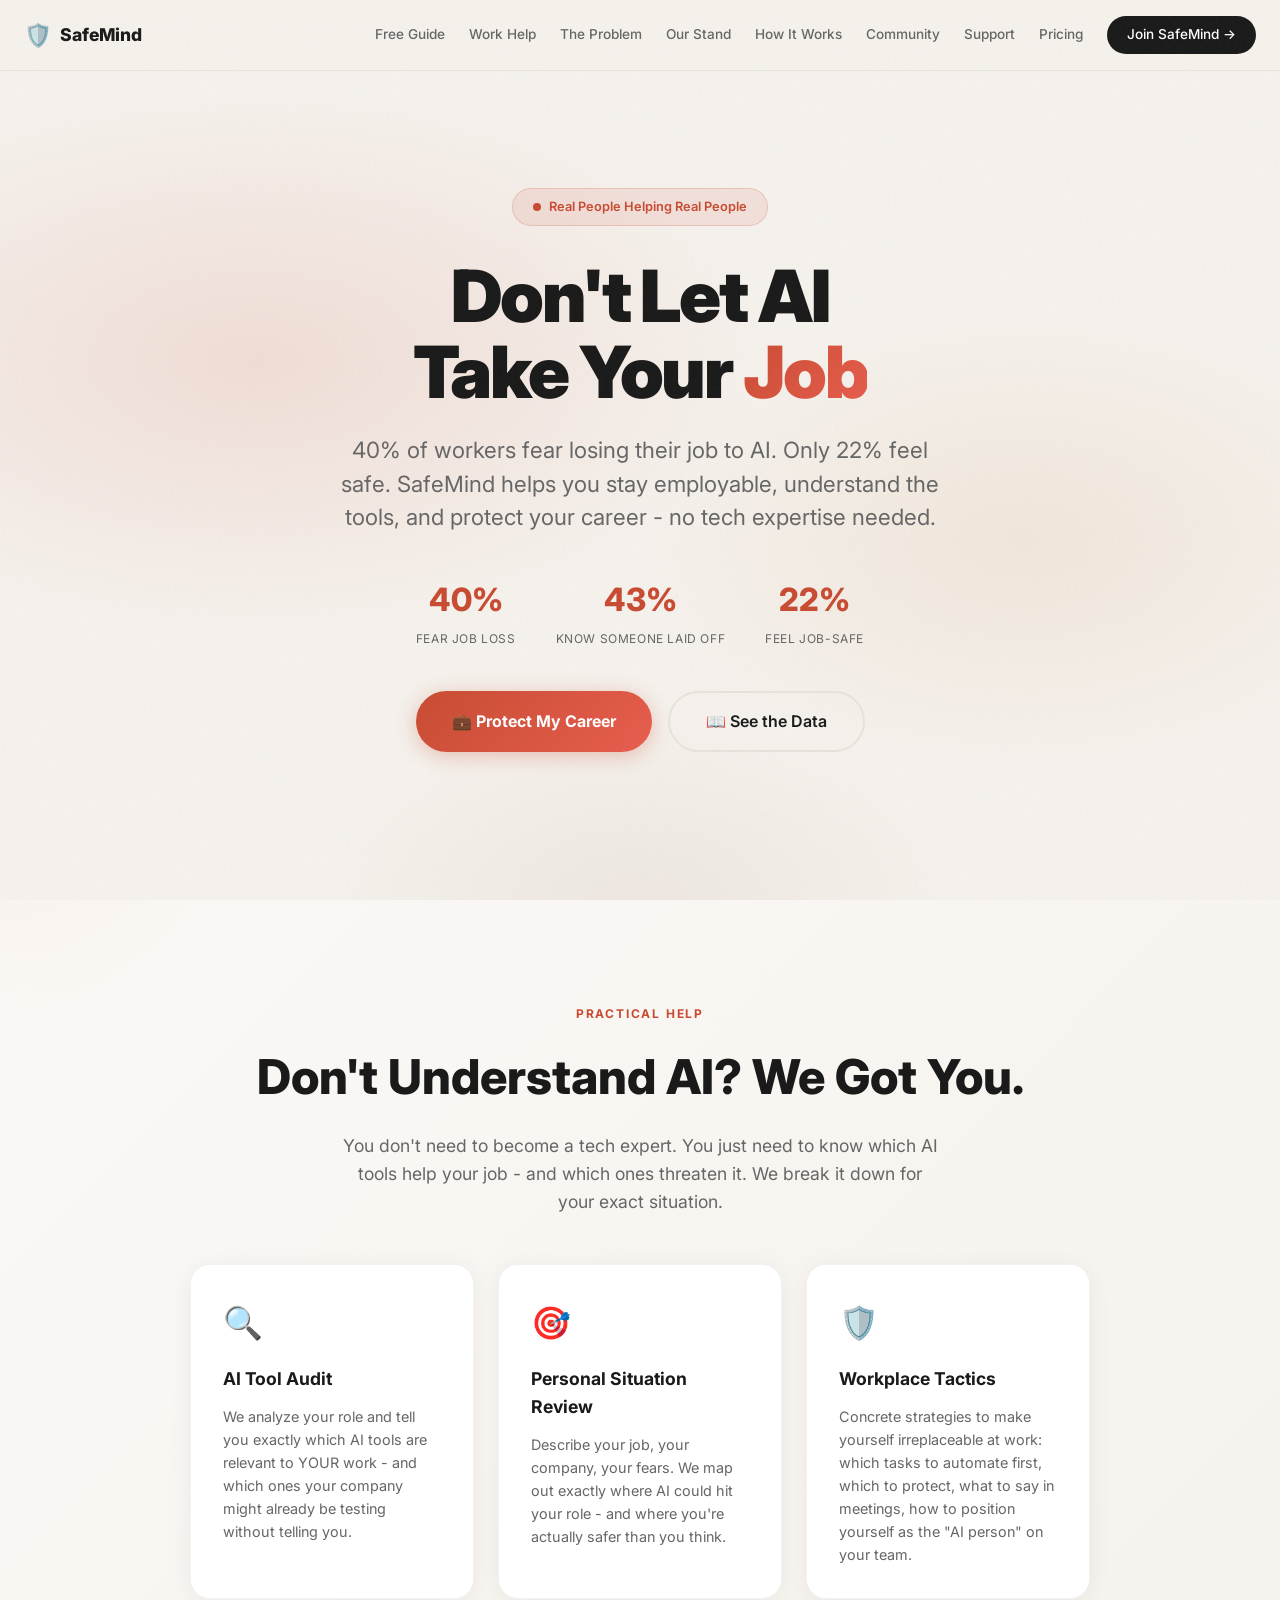
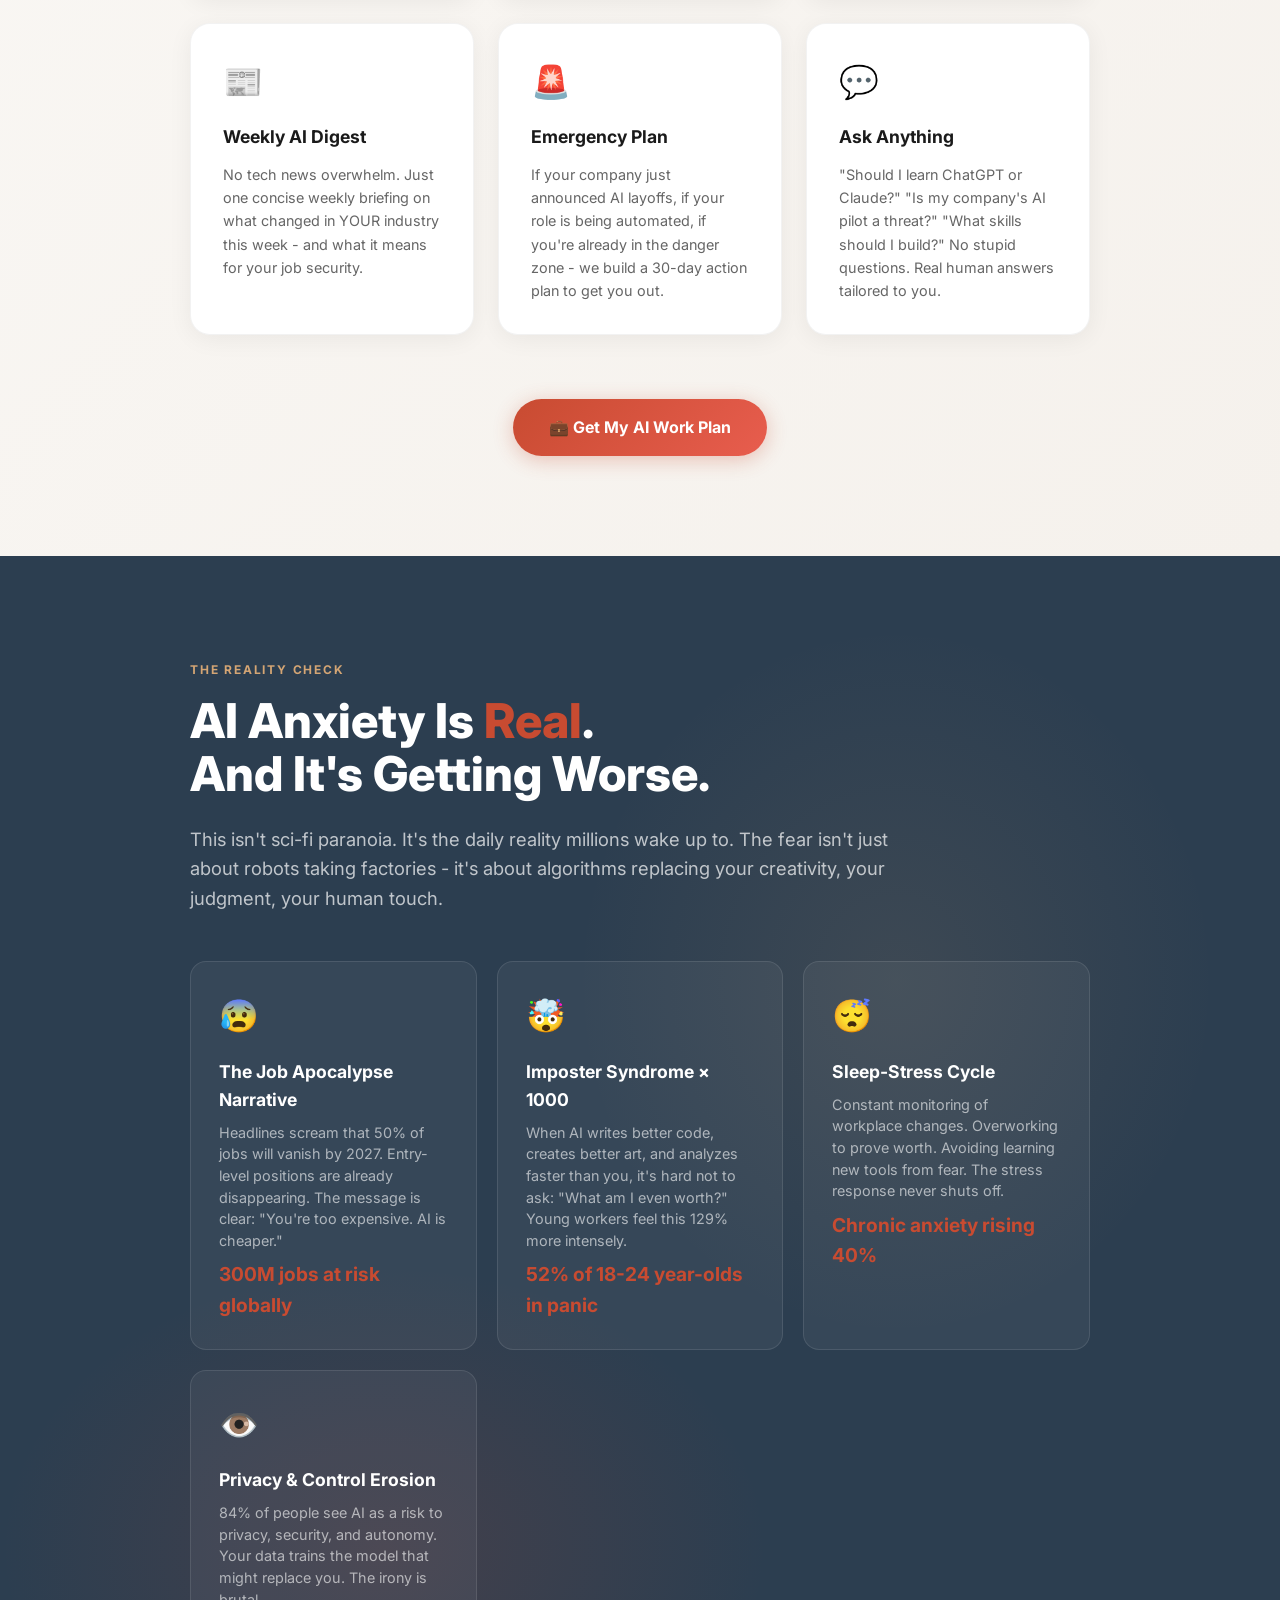
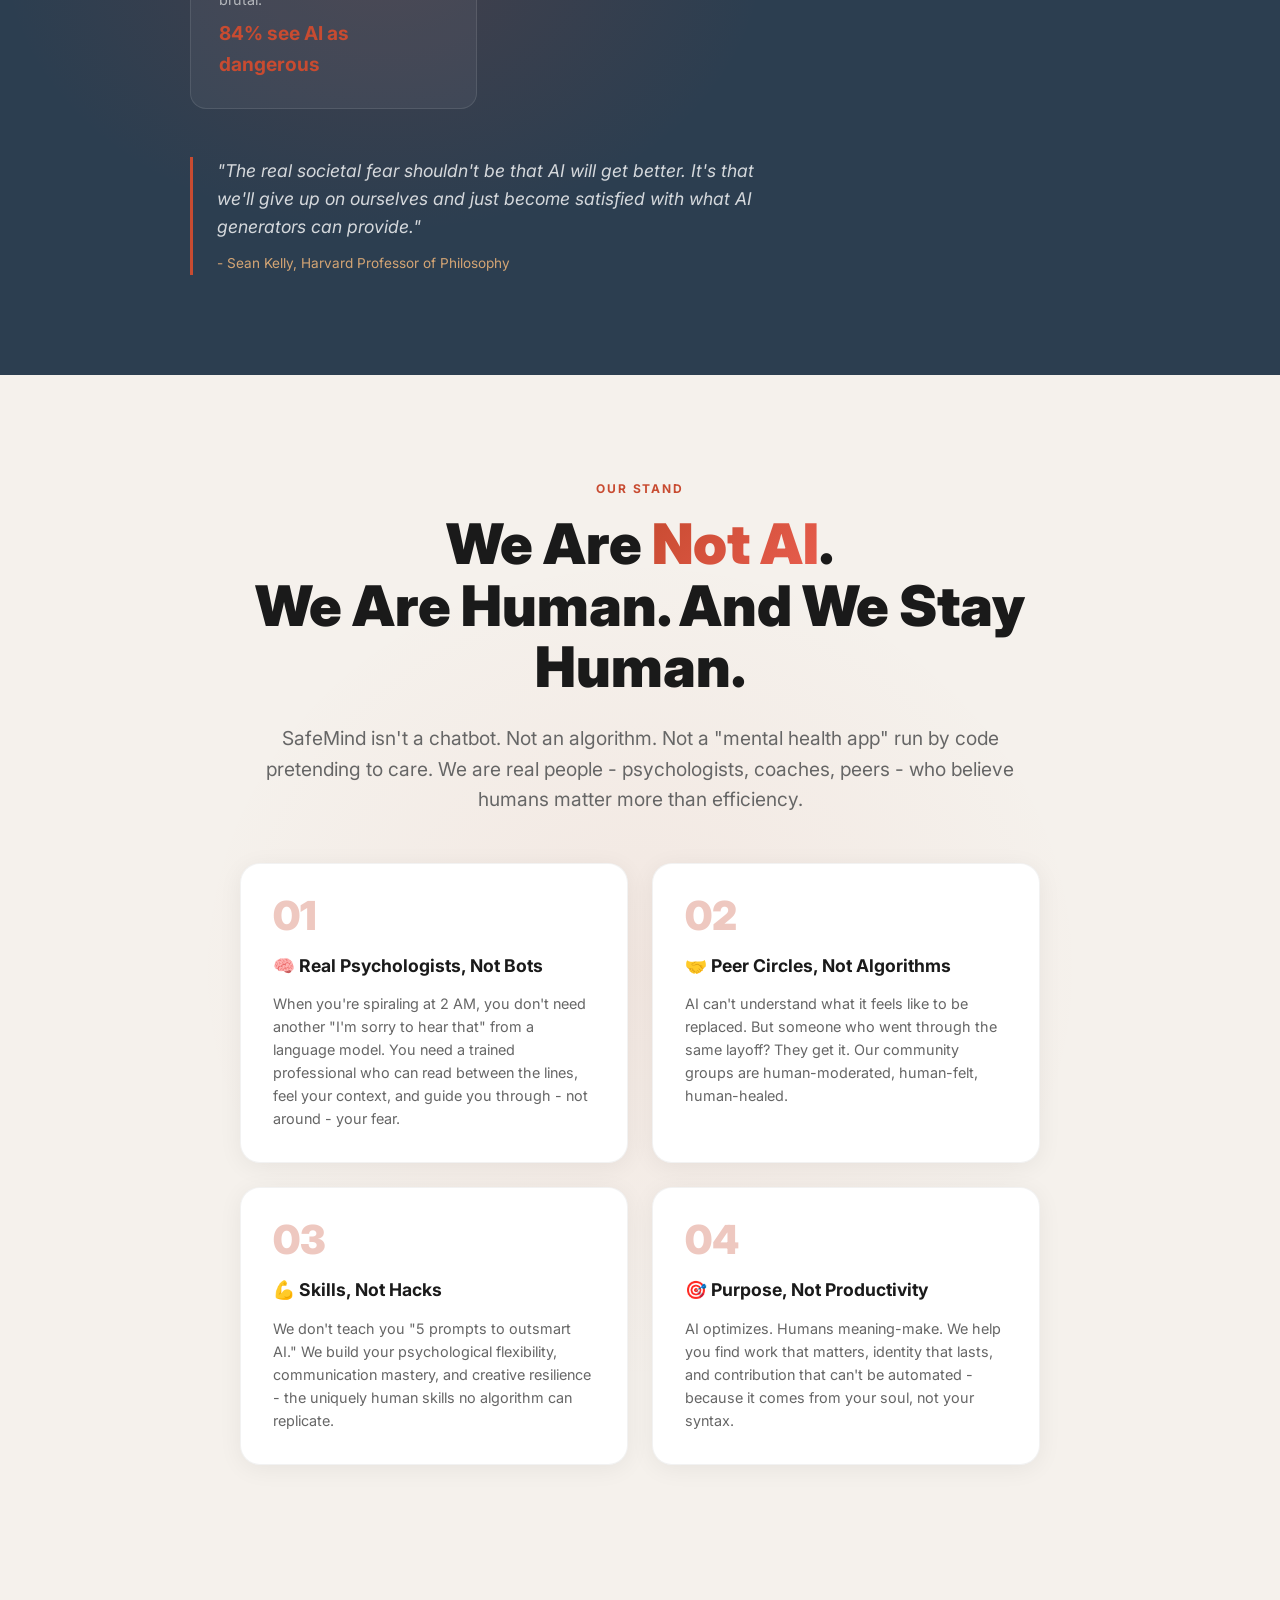
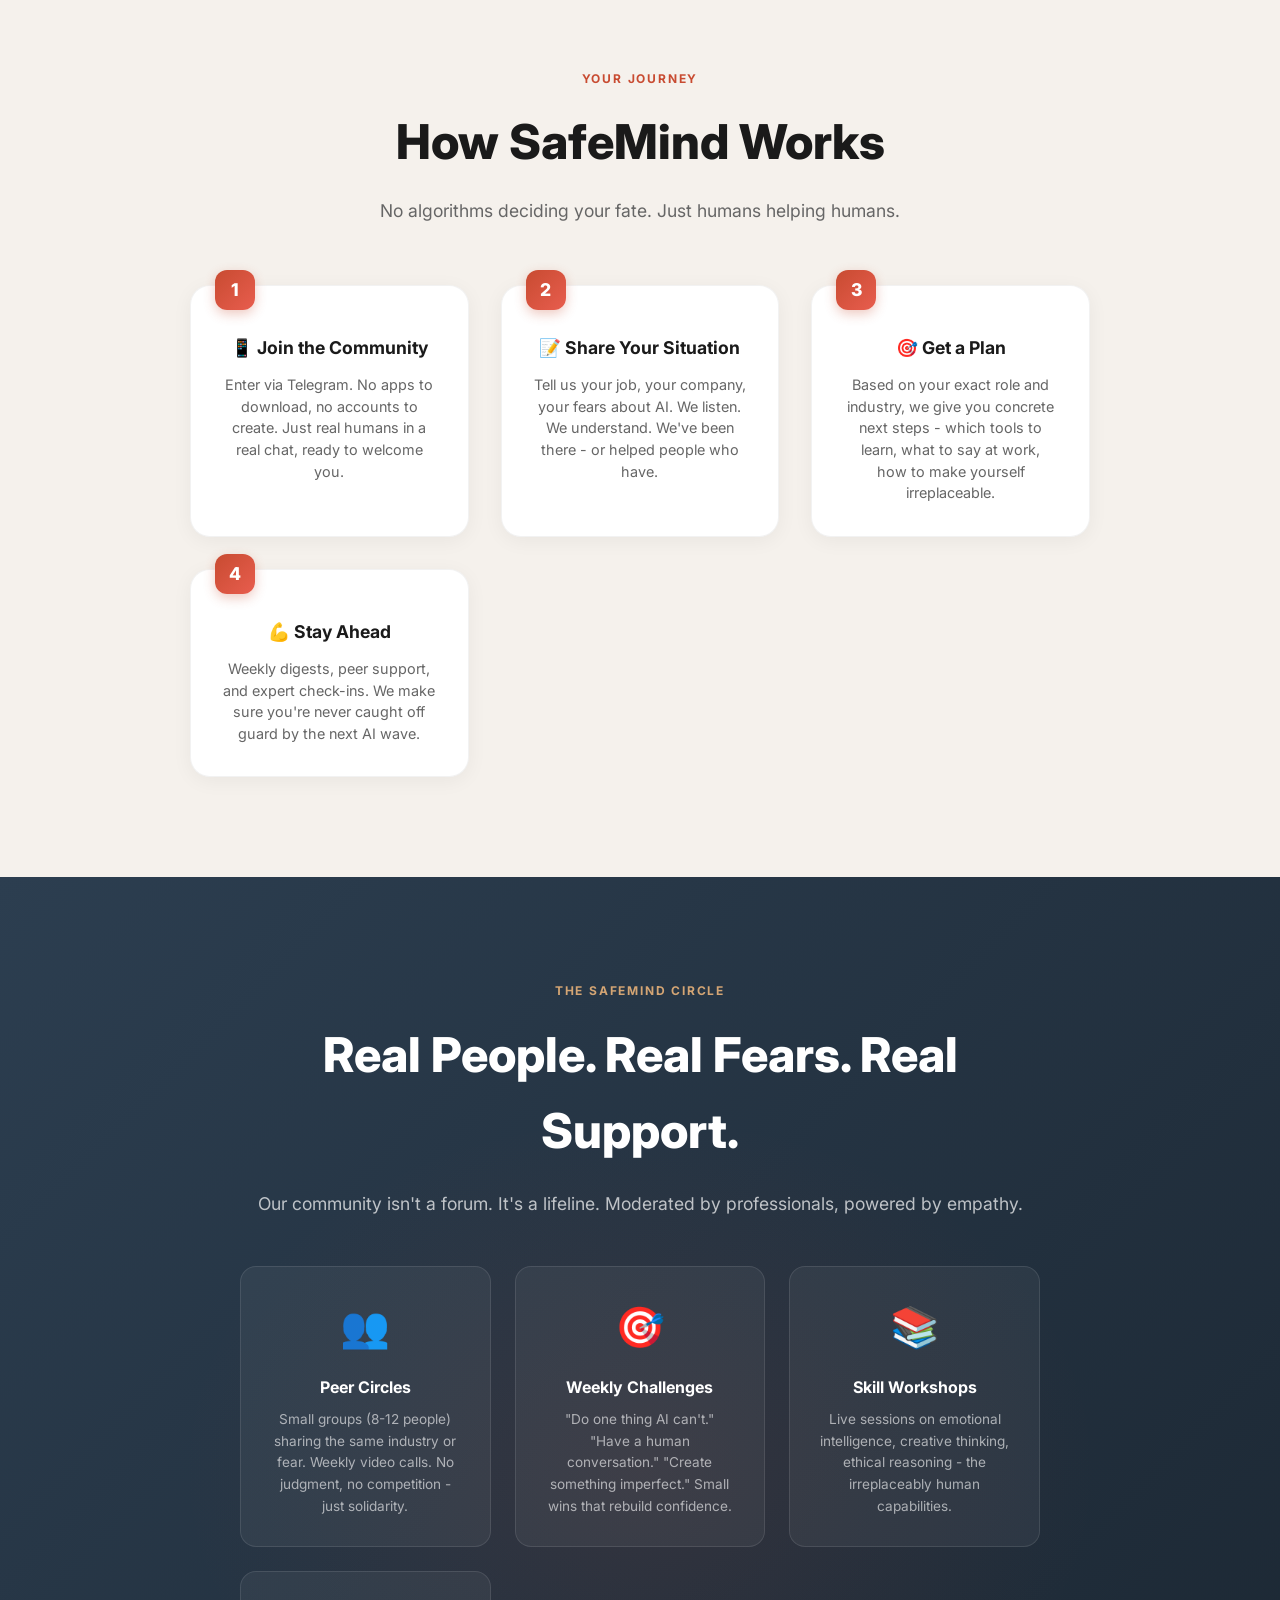
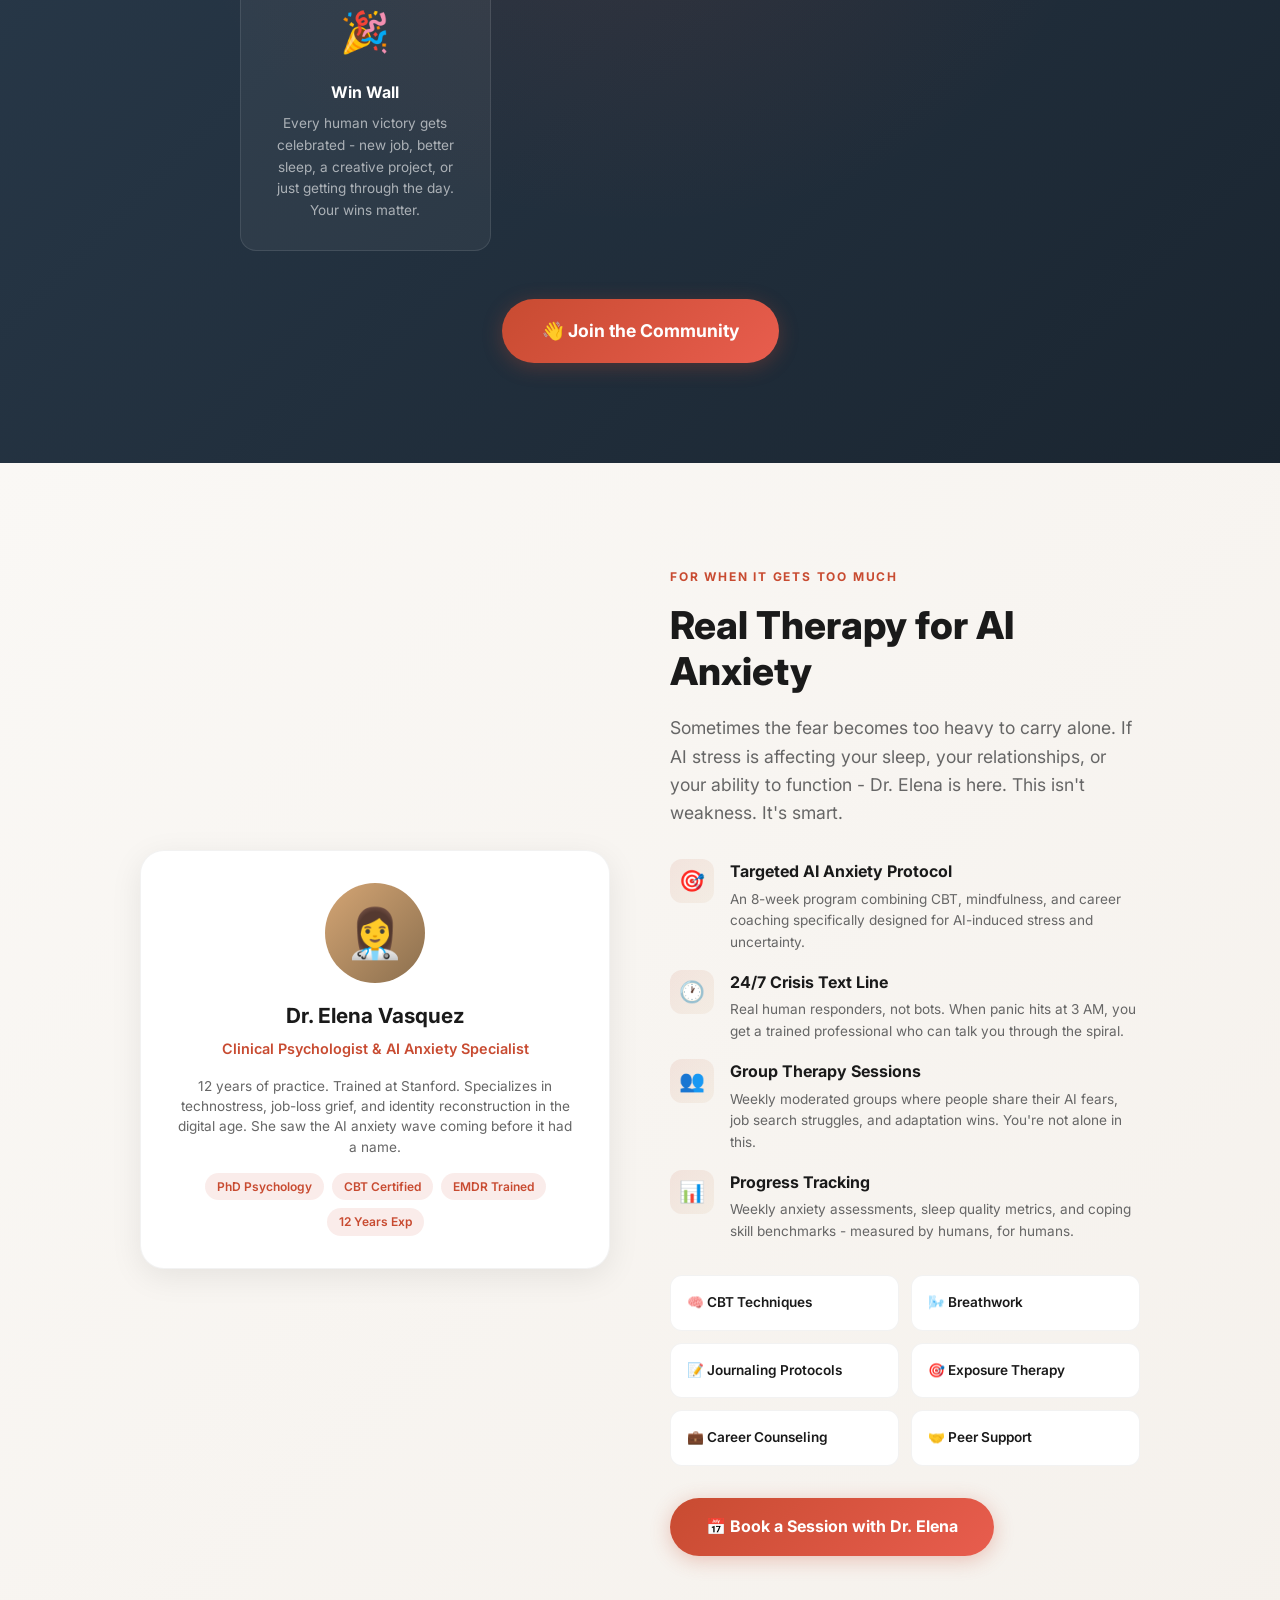
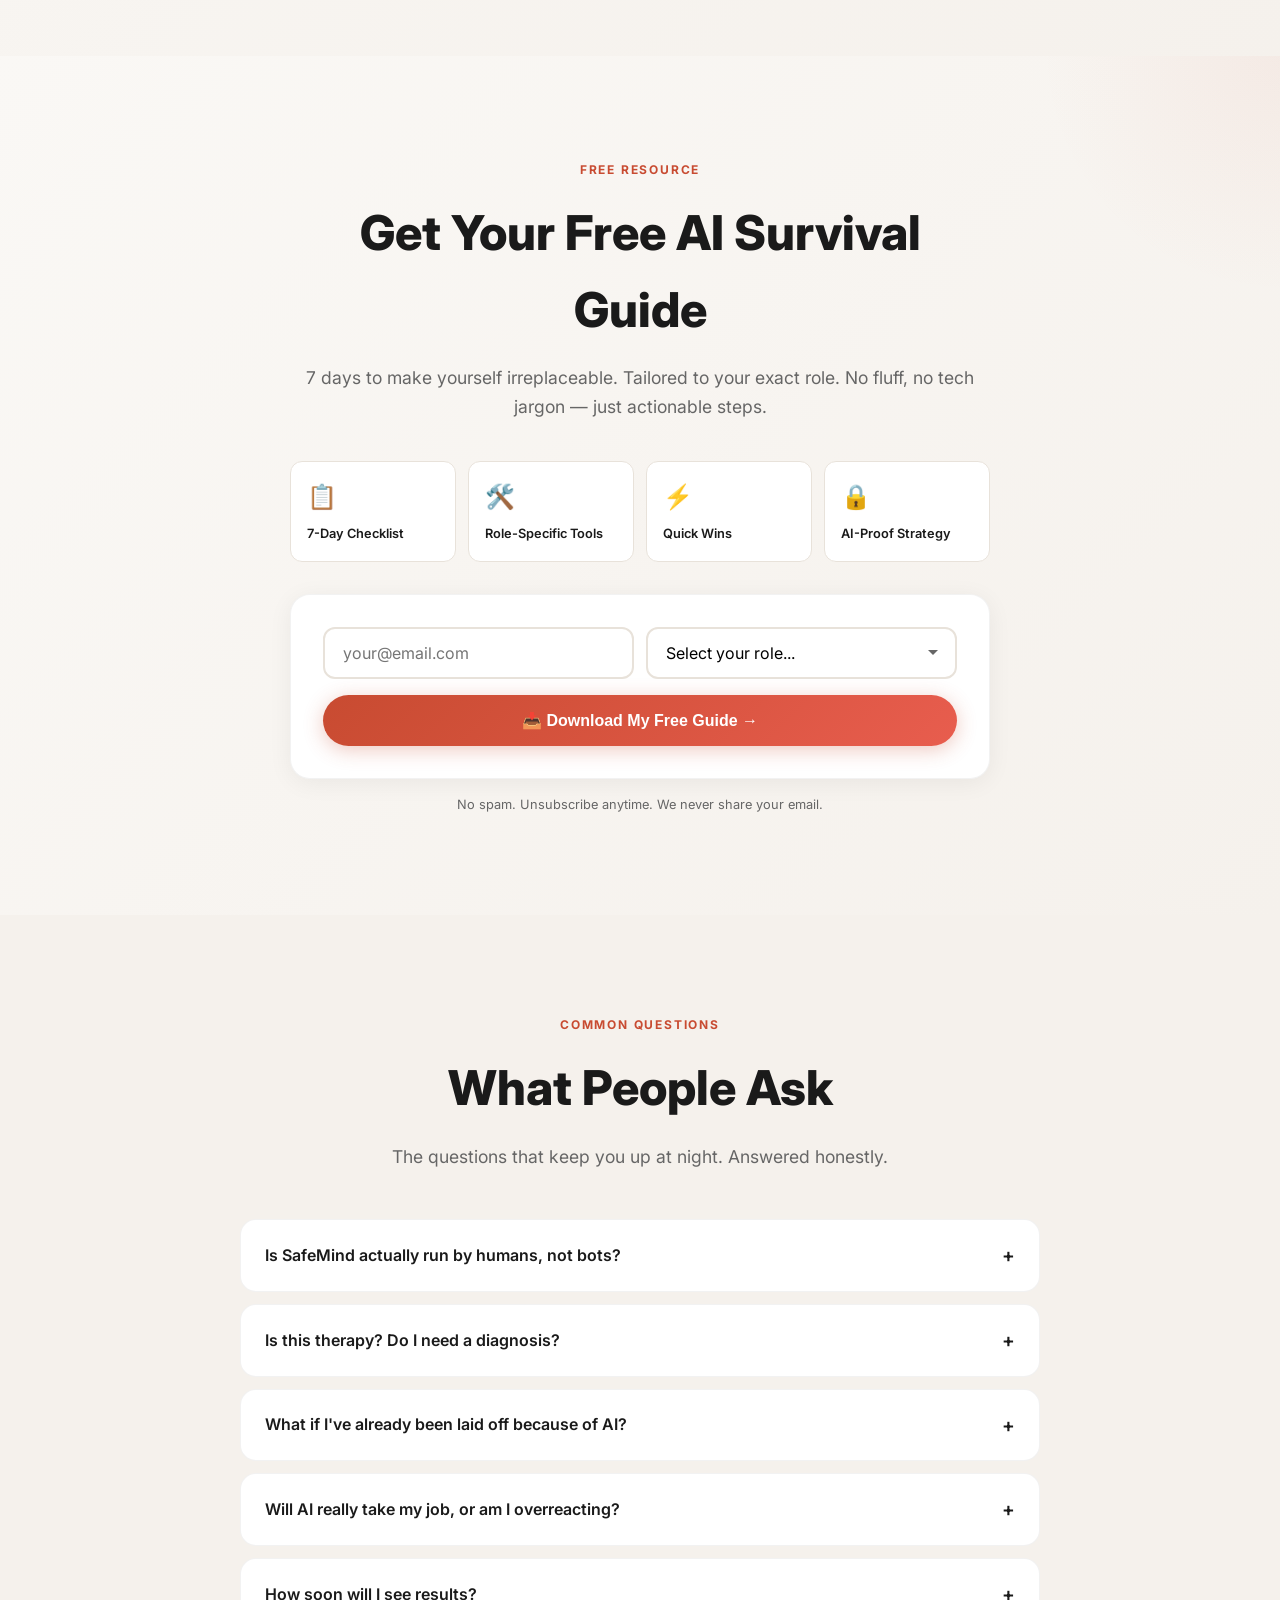
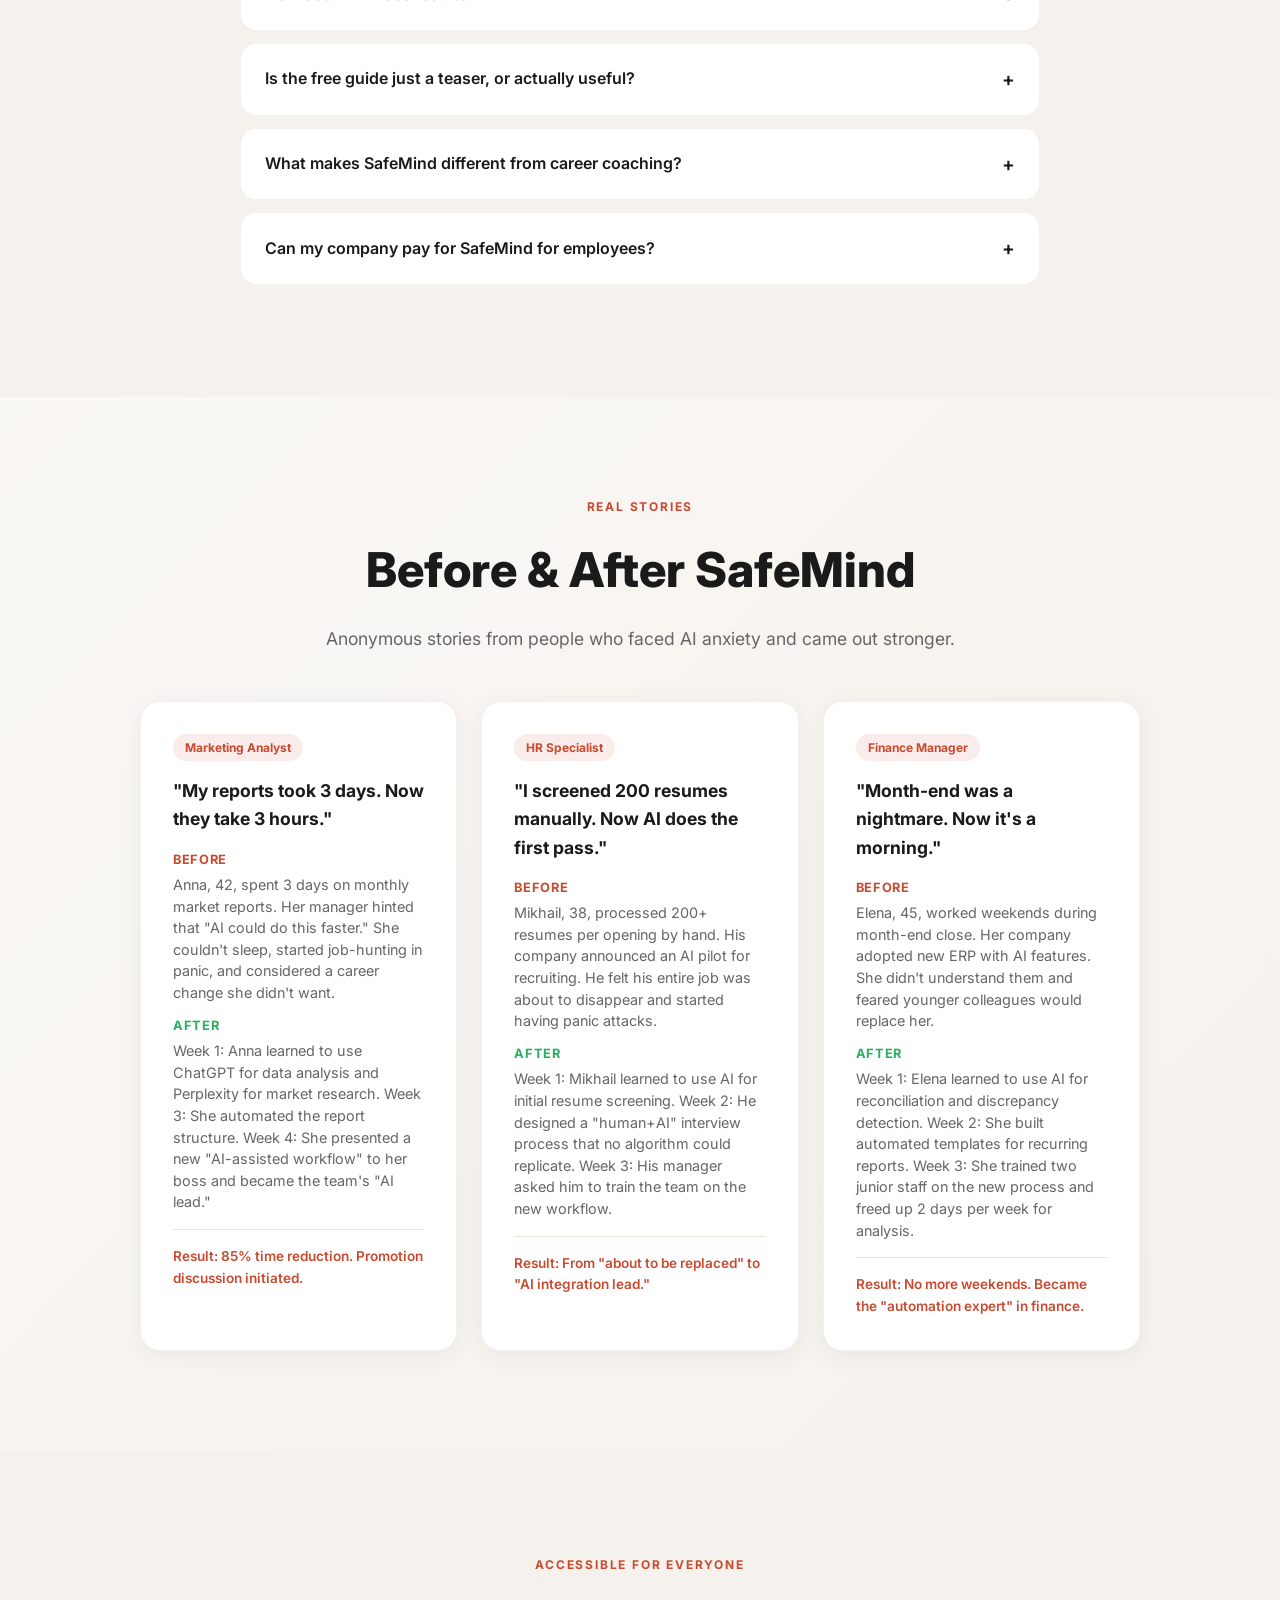
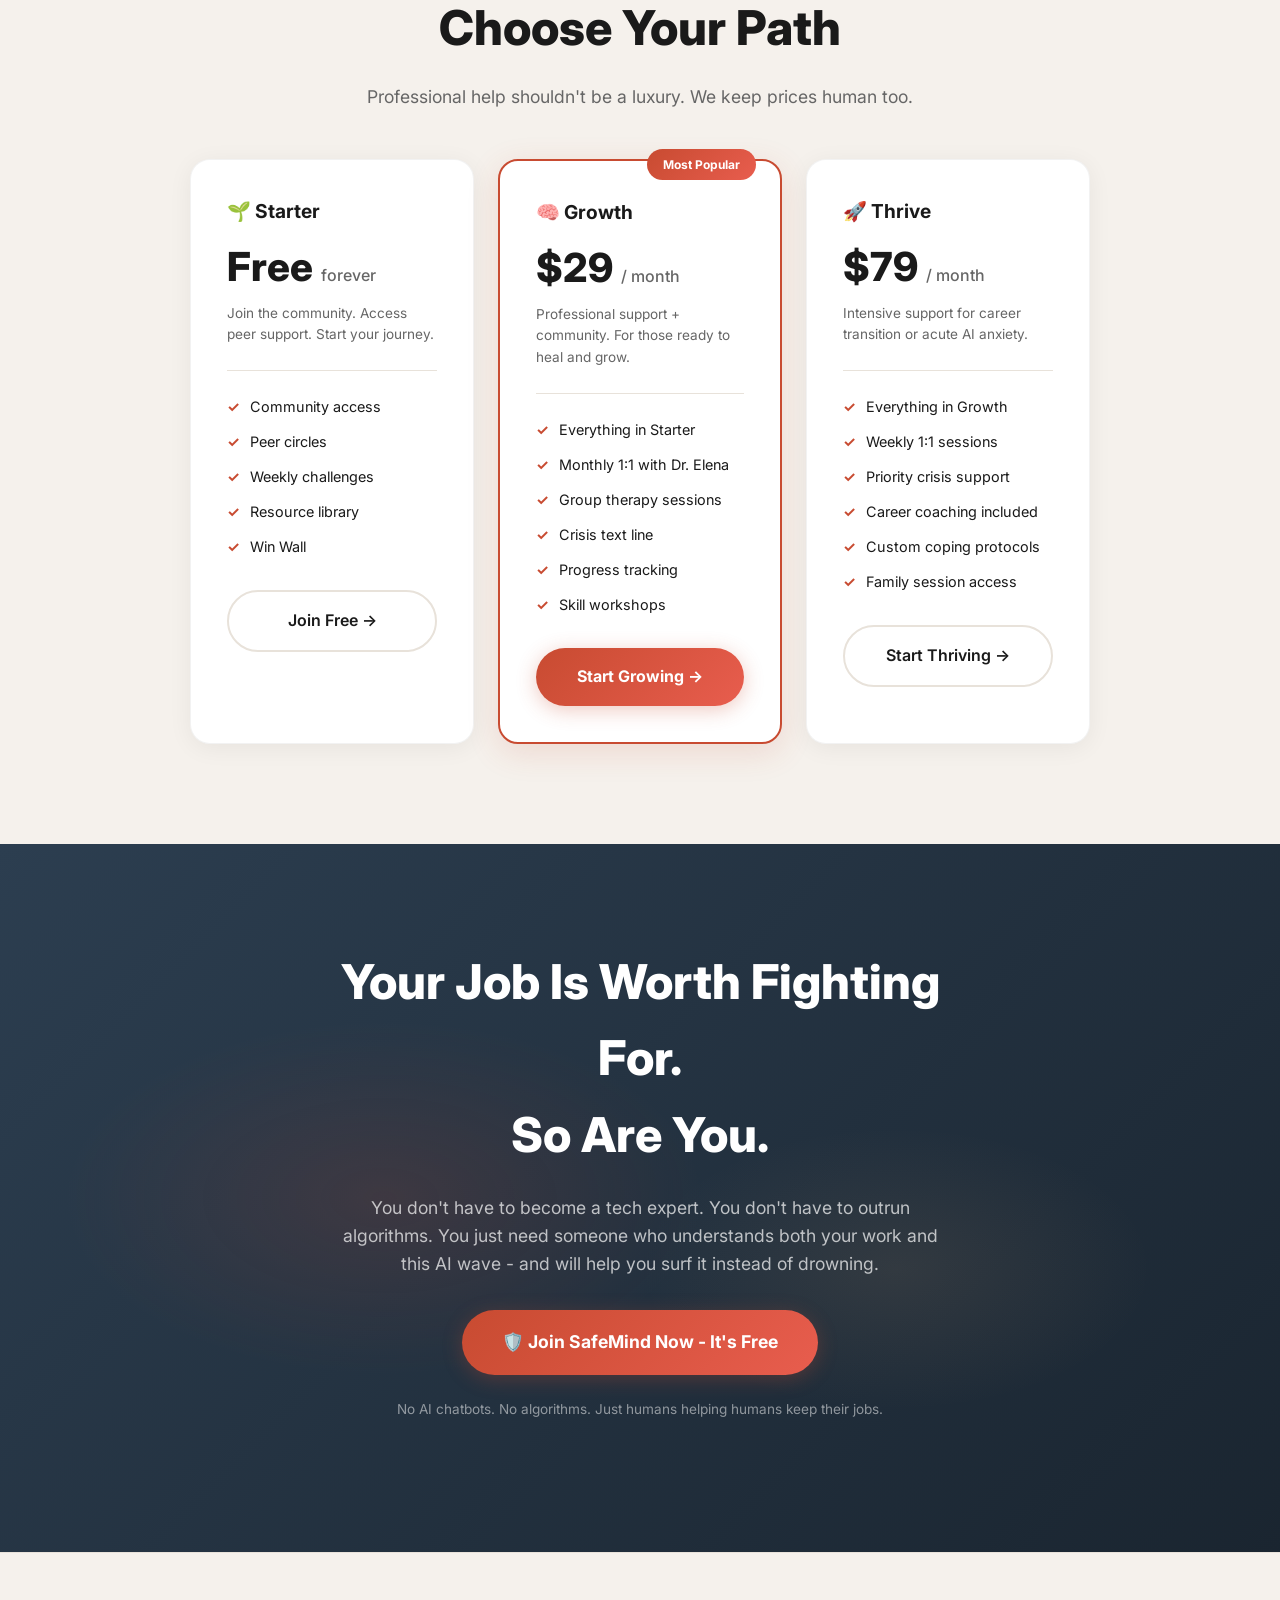
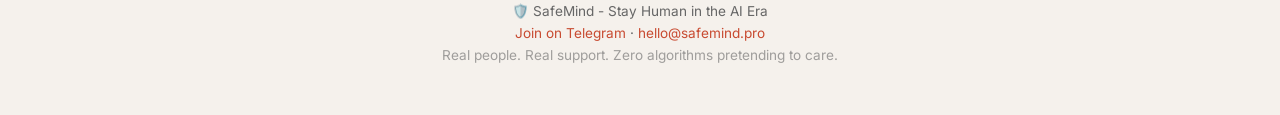
==== commit f3fb83f2: "Add universal PDF guides + update roleToPdf for 'other' profession" ====
--- a/en/index.html
+++ b/en/index.html
@@ -1489,7 +1489,9 @@
 <option value="transport">Transport Manager (documentation, logistics)</option>
 <option value="procurement">Procurement (pricing, contracts, market research)</option>
 <option value="economist">Economist (financial analysis, optimization)</option>
+<option value="other">Other profession...</option>
 </select>
+<input type="text" id="lmOtherRole" placeholder="Specify your profession" style="display:none; margin-top:8px; padding:12px; border-radius:8px; border:1px solid var(--light); width:100%;">
 </div>
 <button type="submit" class="btn-primary" style="width: 100%; justify-content: center;">
 📥 Download My Free Guide →
@@ -1760,12 +1762,22 @@
 e.preventDefault();
 const email = document.getElementById('lmEmail').value;
 const role = document.getElementById('lmRole').value;
+const otherRoleInput = document.getElementById('lmOtherRole');
+const otherRole = otherRoleInput ? otherRoleInput.value.trim() : '';
 const lang = 'en';
 
 if(!email || !email.includes('@') || !role) {
 alert('Please enter a valid email and select your role');
 return;
 }
+
+if(role === 'other' && !otherRole) {
+alert('Please specify your profession');
+otherRoleInput.focus();
+return;
+}
+
+const finalRole = role === 'other' ? `other:${otherRole}` : role;
 
 // Show loading
 const btn = e.target.querySelector('button[type="submit"]');
@@ -1777,7 +1789,7 @@
 fetch(`${API_BASE}/subscribe`, {
 method: 'POST',
 headers: {'Content-Type': 'application/json'},
-body: JSON.stringify({email, role, lang})
+body: JSON.stringify({email, role: finalRole, lang})
 })
 .then(r => r.json())
 .then(data => {
@@ -1793,7 +1805,8 @@
 'finance': 'safemind_survival_guide_en_finance.pdf',
 'transport': 'safemind_survival_guide_en_transport.pdf',
 'procurement': 'safemind_survival_guide_en_procurement.pdf',
-'economist': 'safemind_survival_guide_en_economist.pdf'
+'economist': 'safemind_survival_guide_en_economist.pdf',
+'other': 'safemind_survival_guide_en_universal.pdf'
 };
 const pdfFile = roleToPdf[role] || roleToPdf['marketing'];
 
@@ -1829,6 +1842,18 @@
 });
 }
 
+// Handle "Other" role selection
+const lmRoleSelect = document.getElementById('lmRole');
+if(lmRoleSelect) {
+  lmRoleSelect.addEventListener('change', function() {
+    const otherInput = document.getElementById('lmOtherRole');
+    if(otherInput) {
+      otherInput.style.display = this.value === 'other' ? 'block' : 'none';
+      if(this.value !== 'other') otherInput.value = '';
+    }
+  });
+}
+
 function showComingSoon(e) {
 if(e) e.preventDefault();
 document.getElementById('comingSoonModal').classList.add('active');
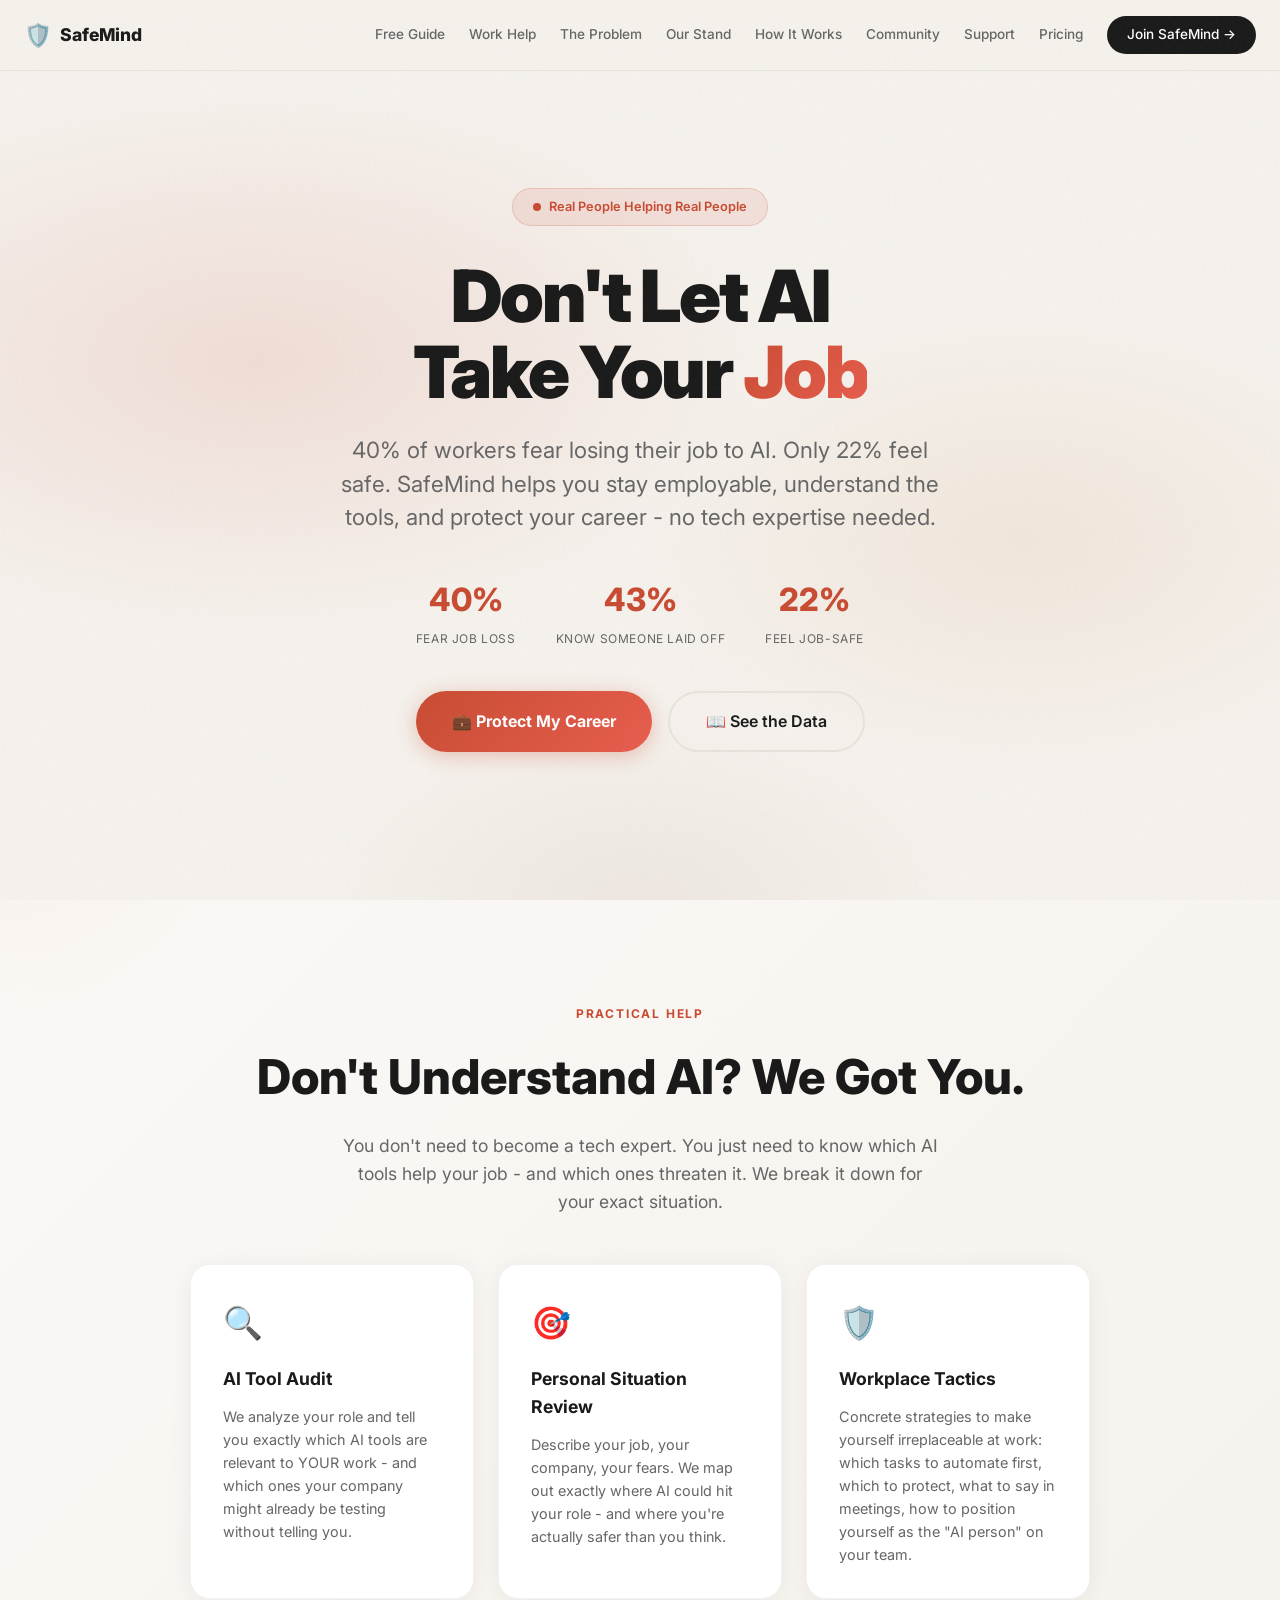
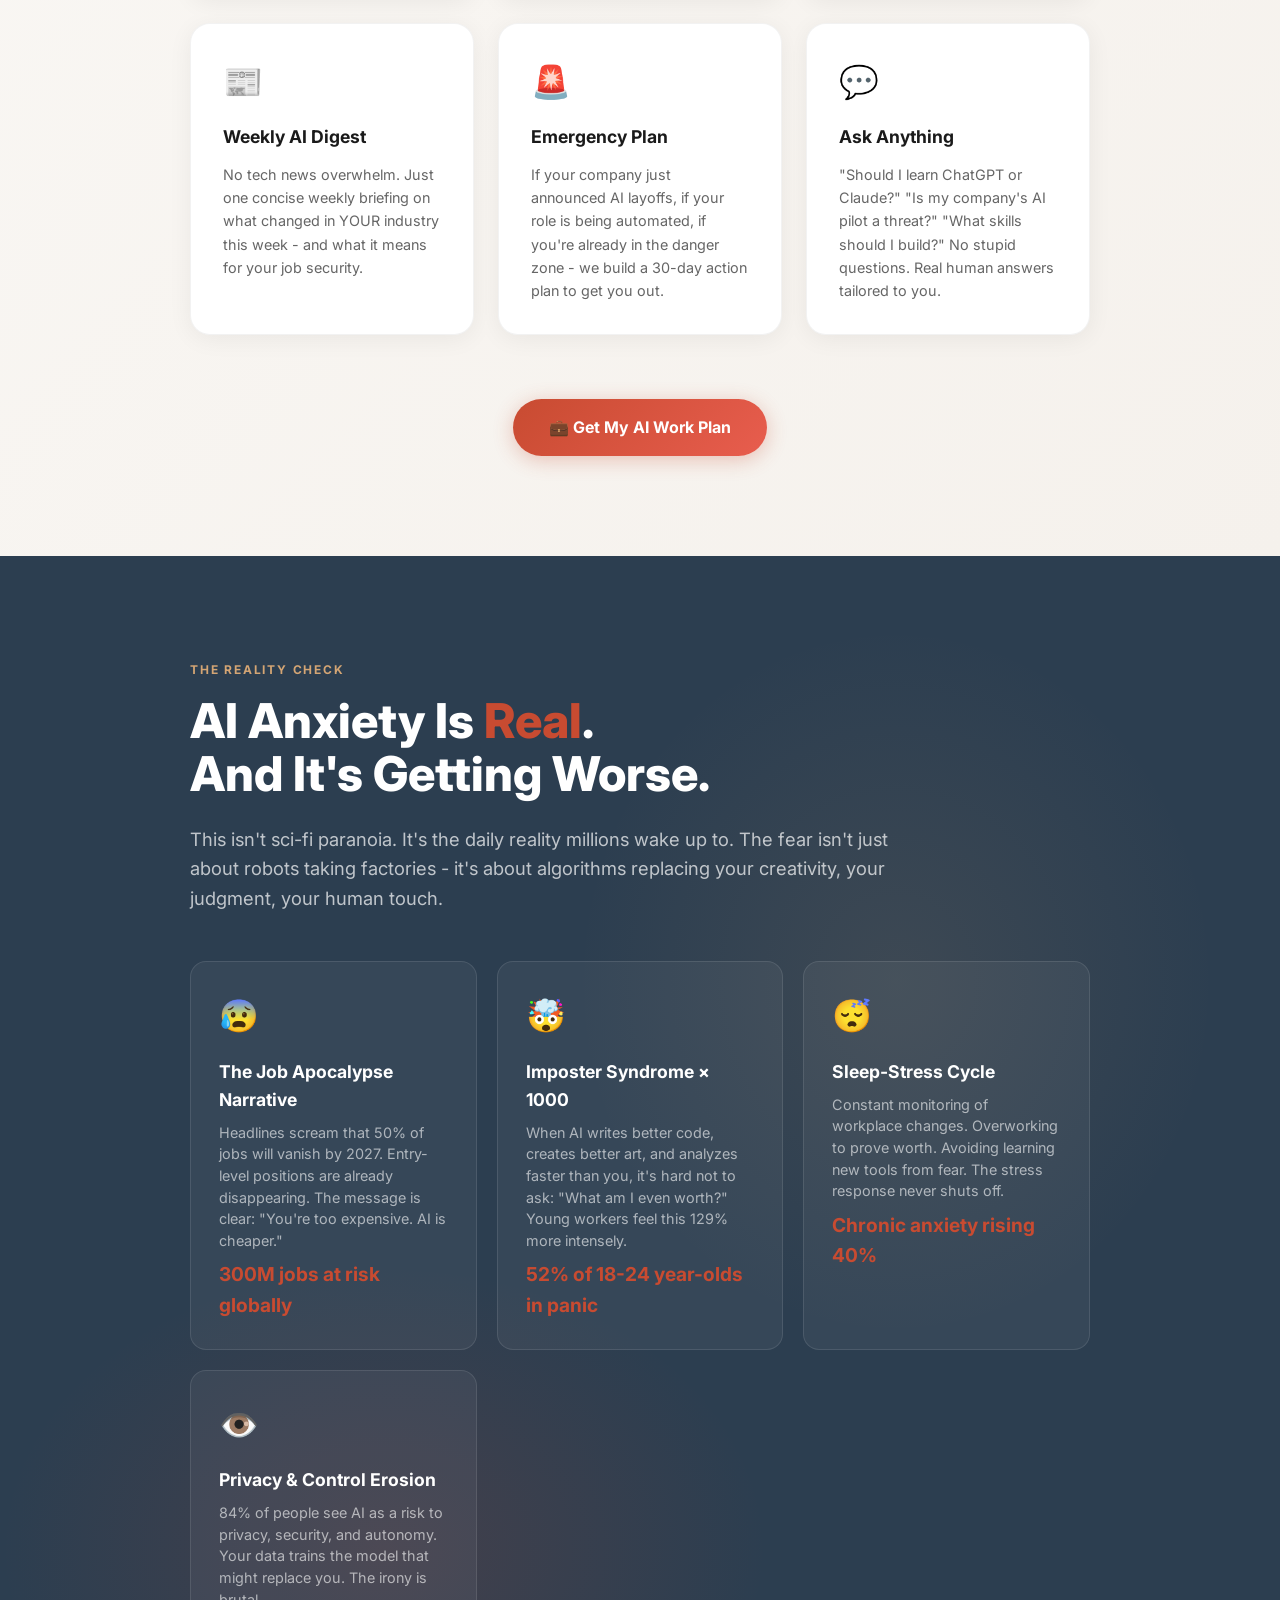
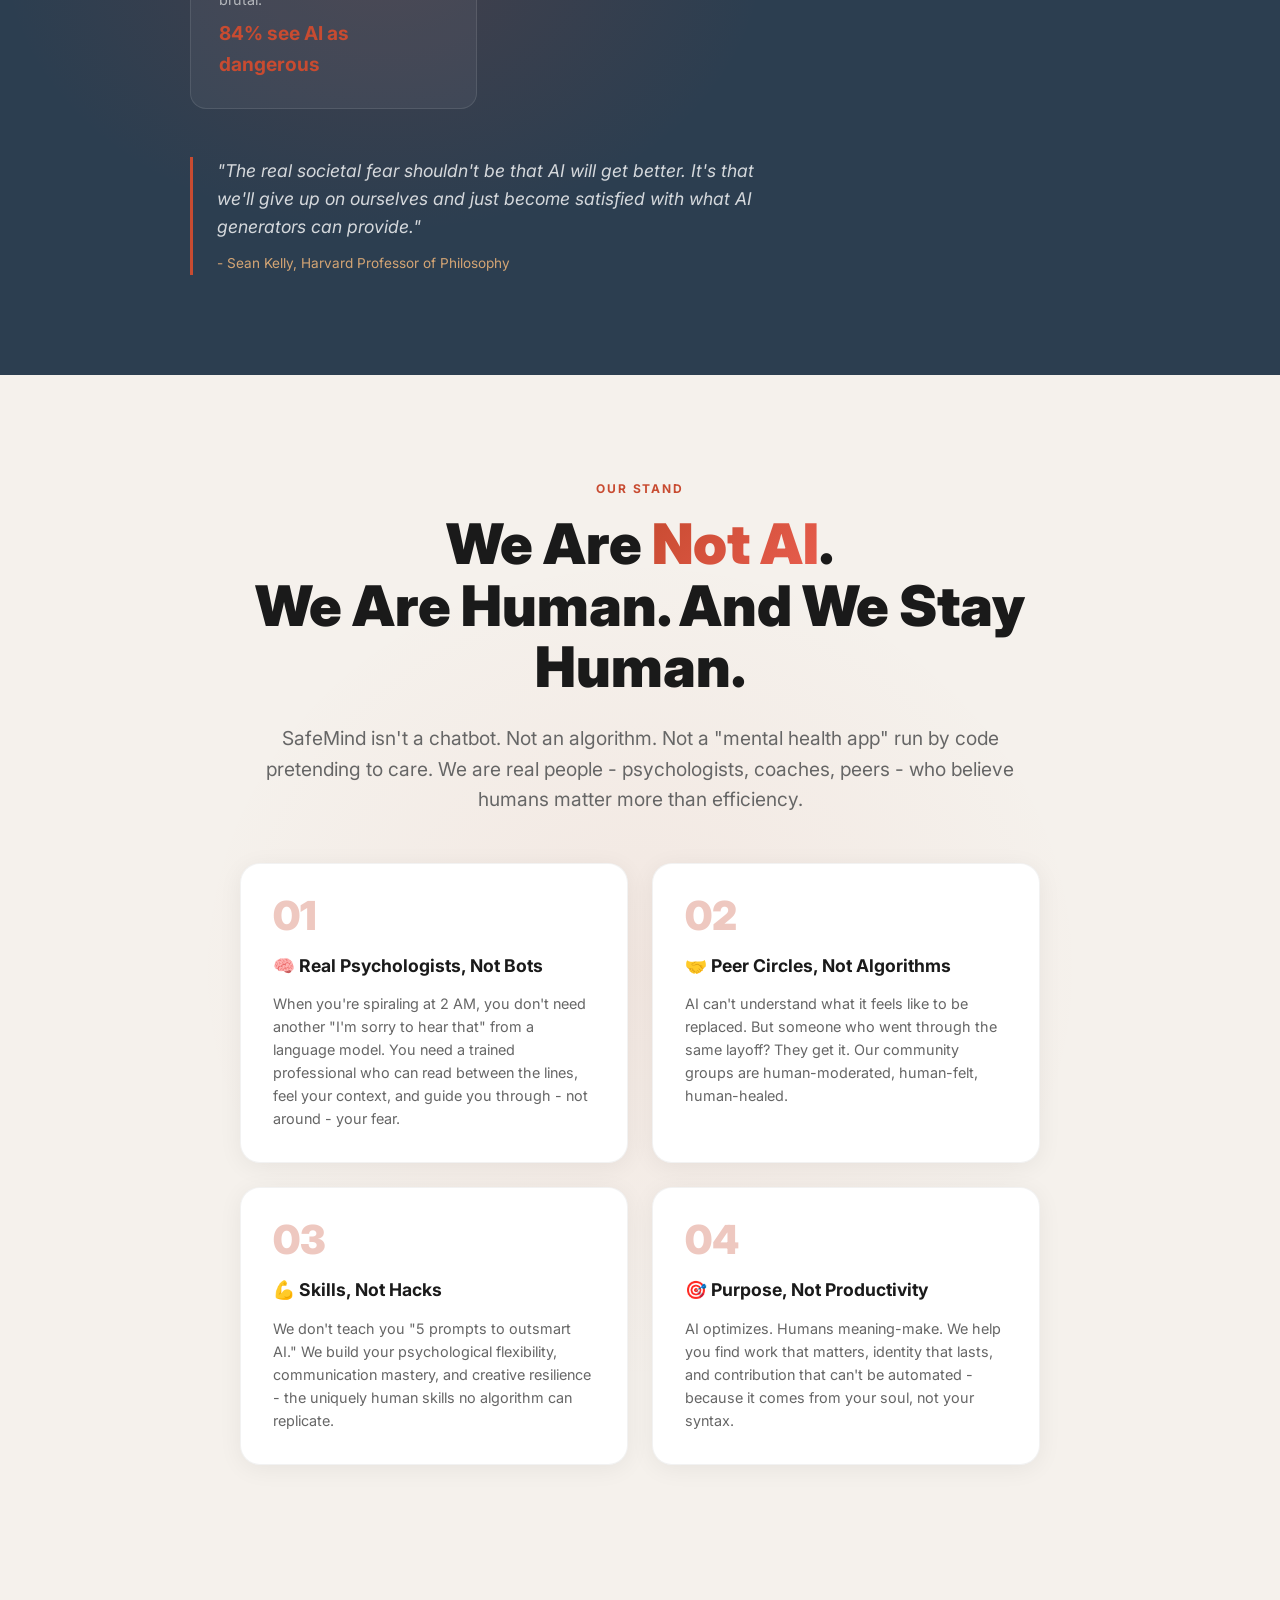
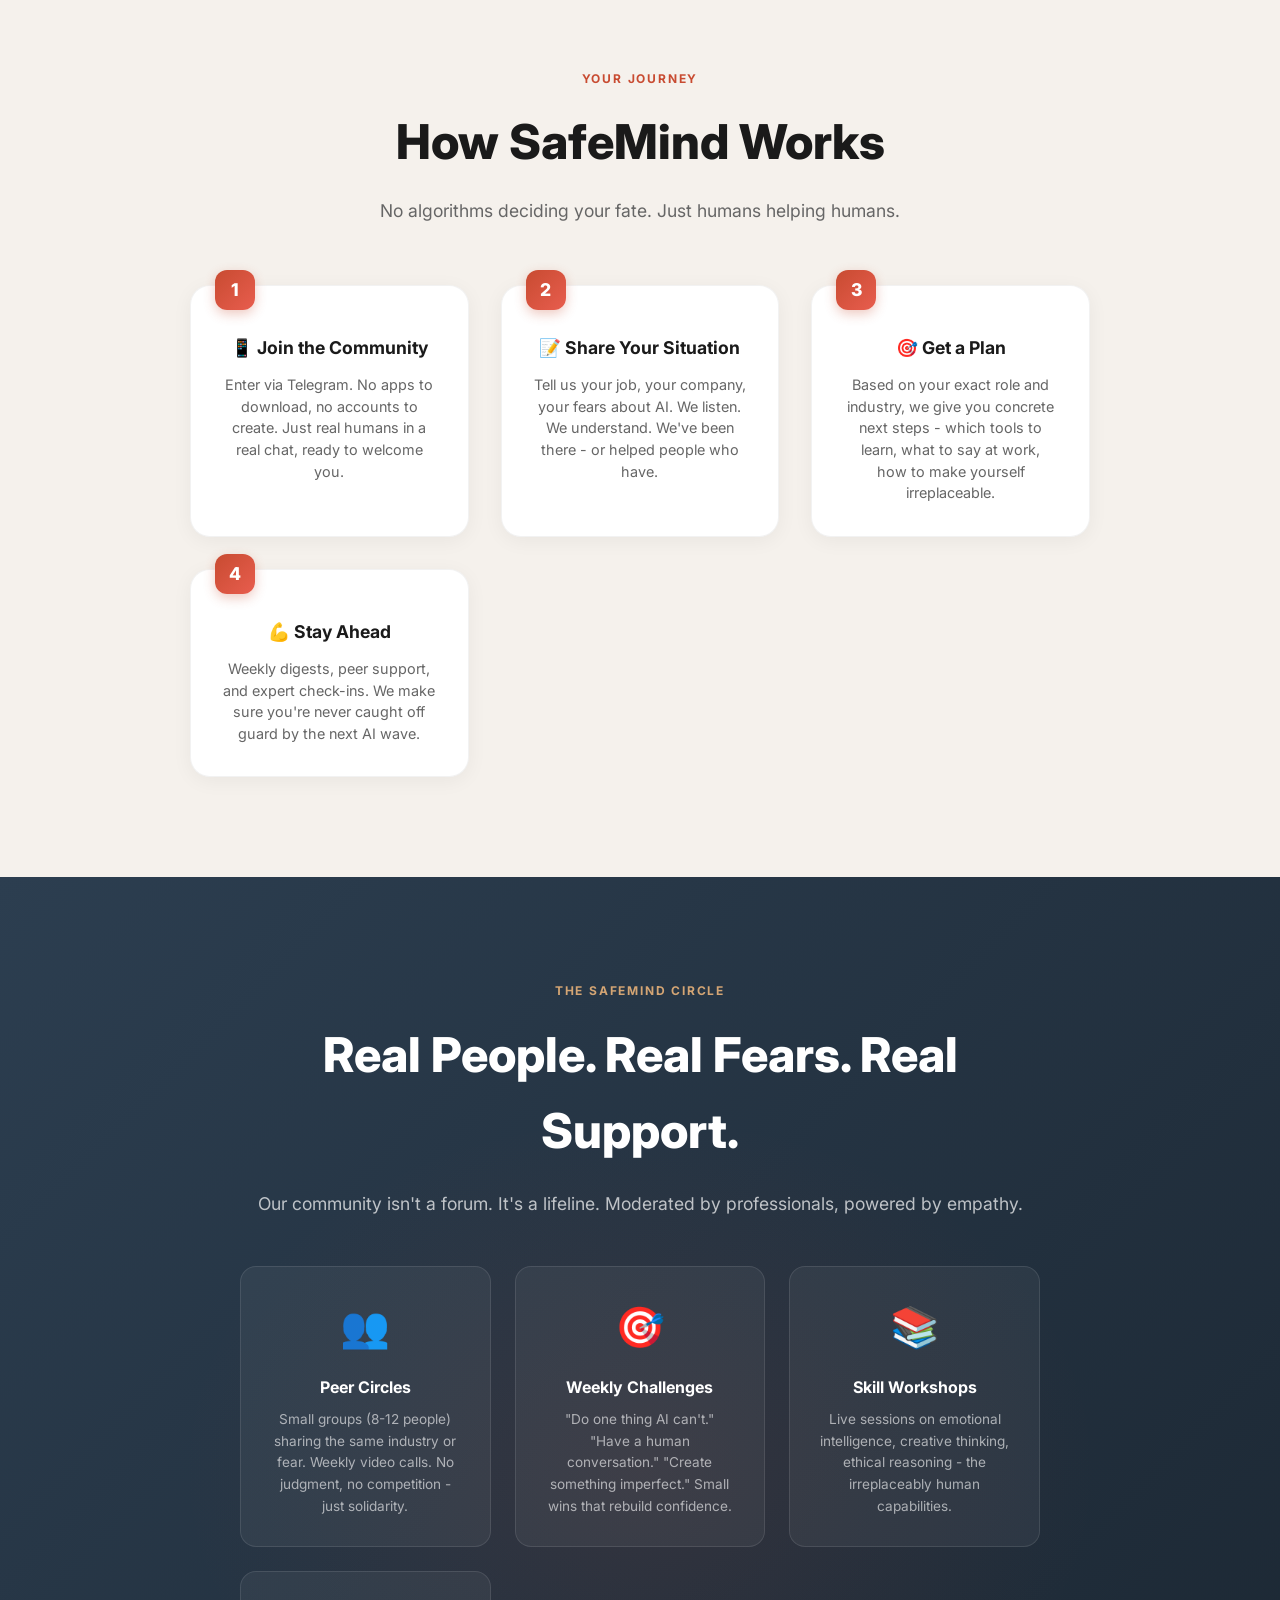
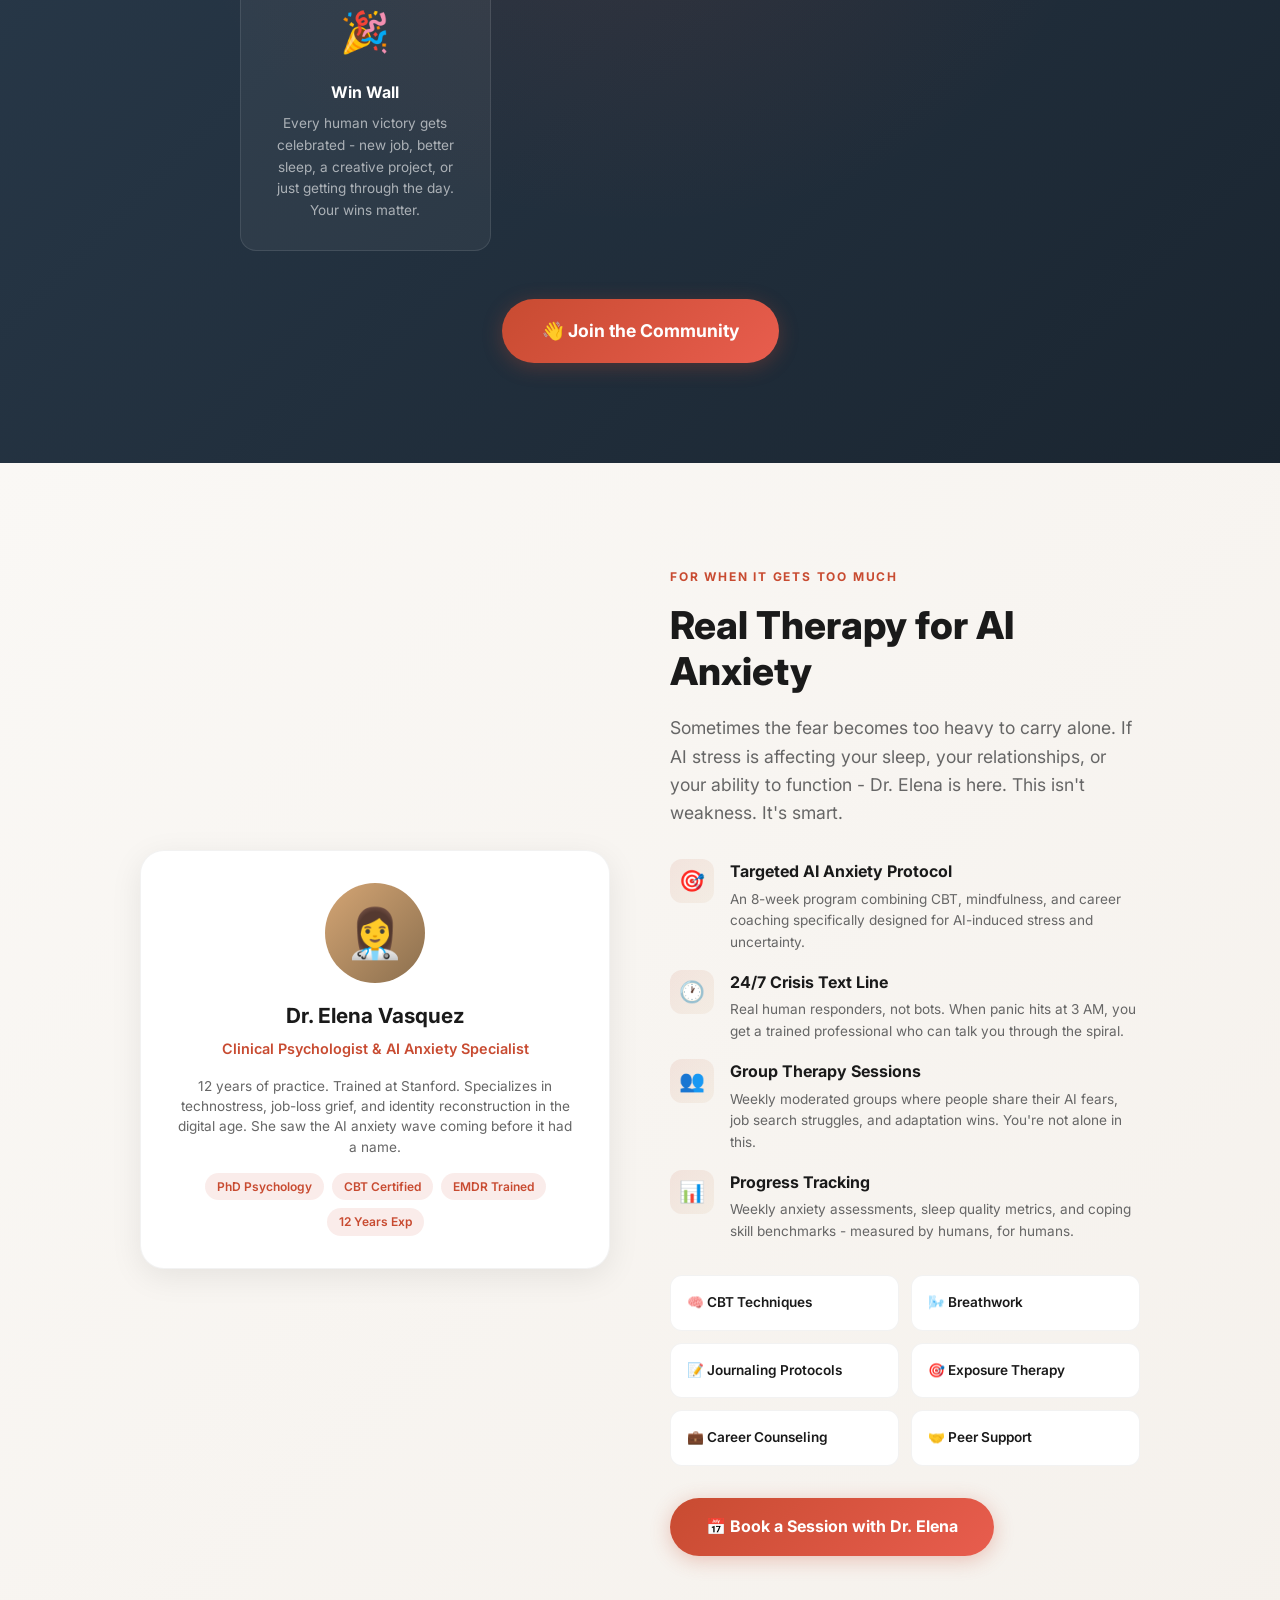
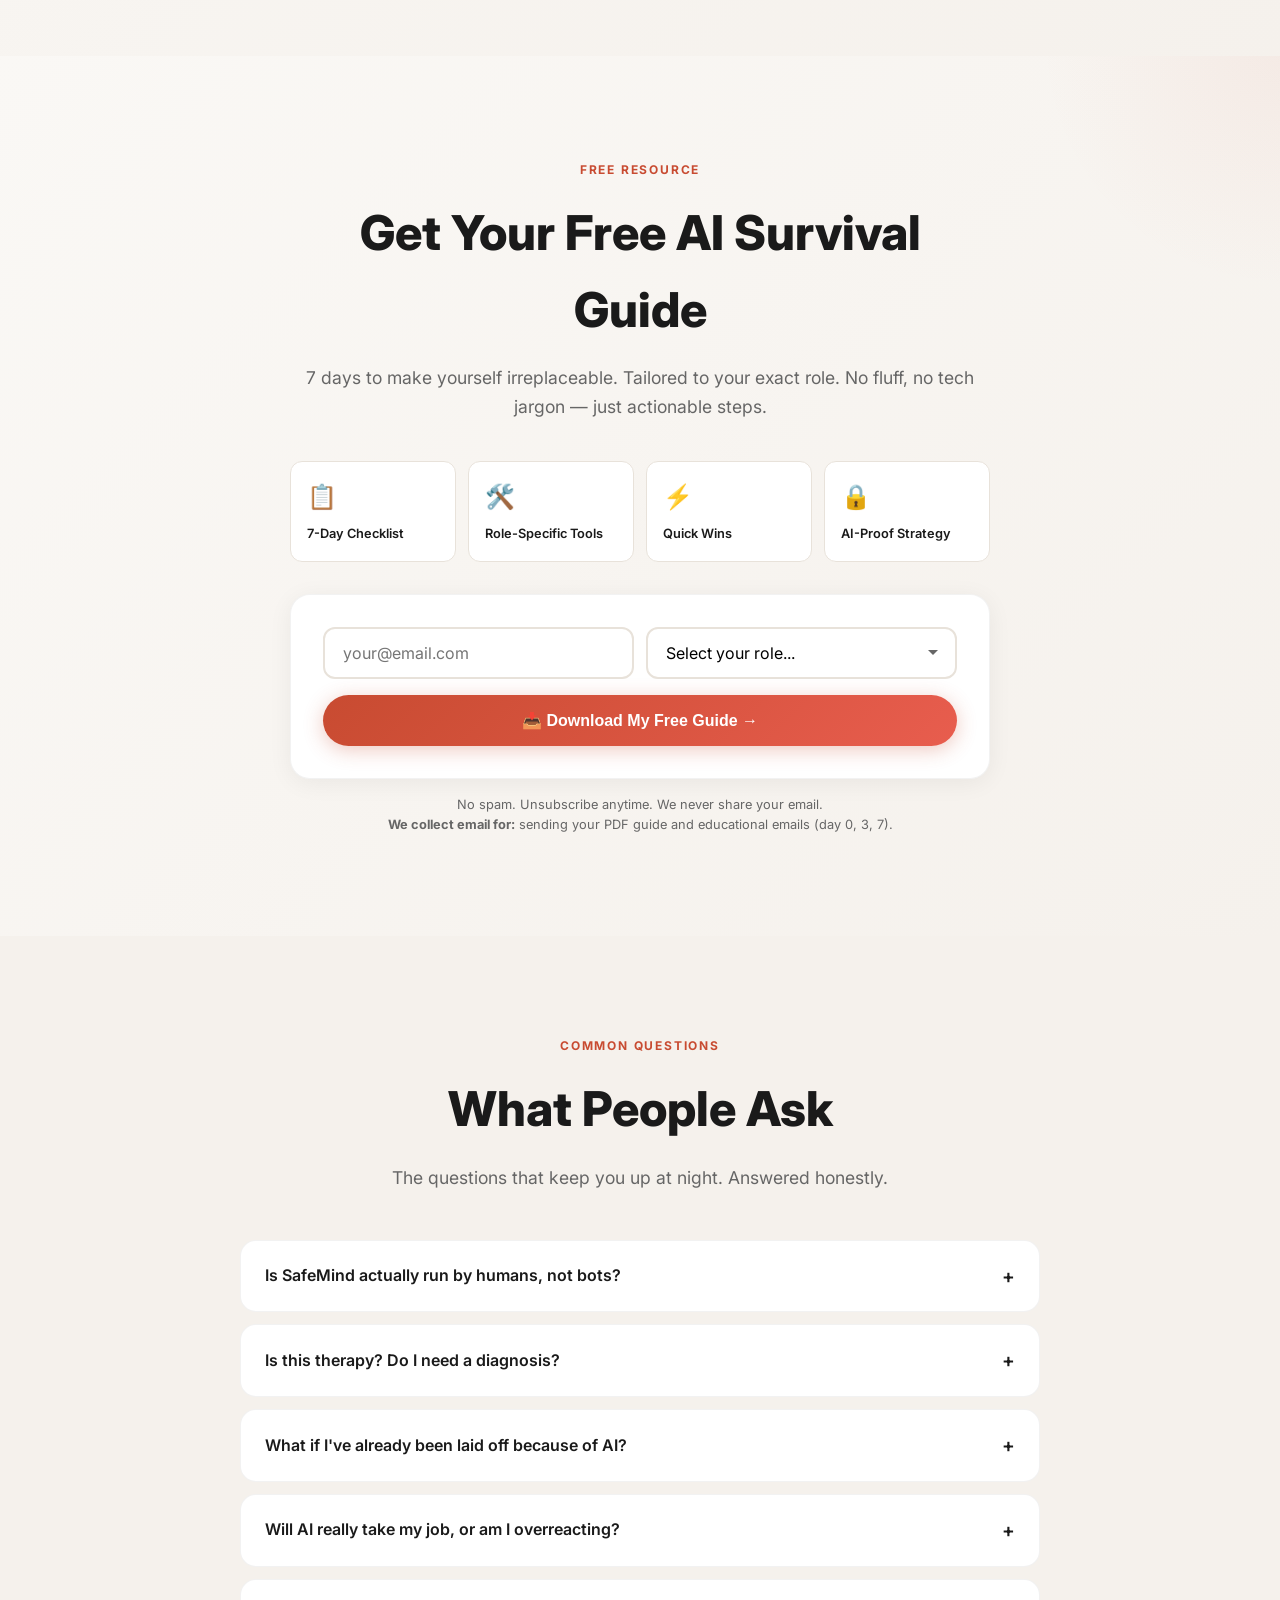
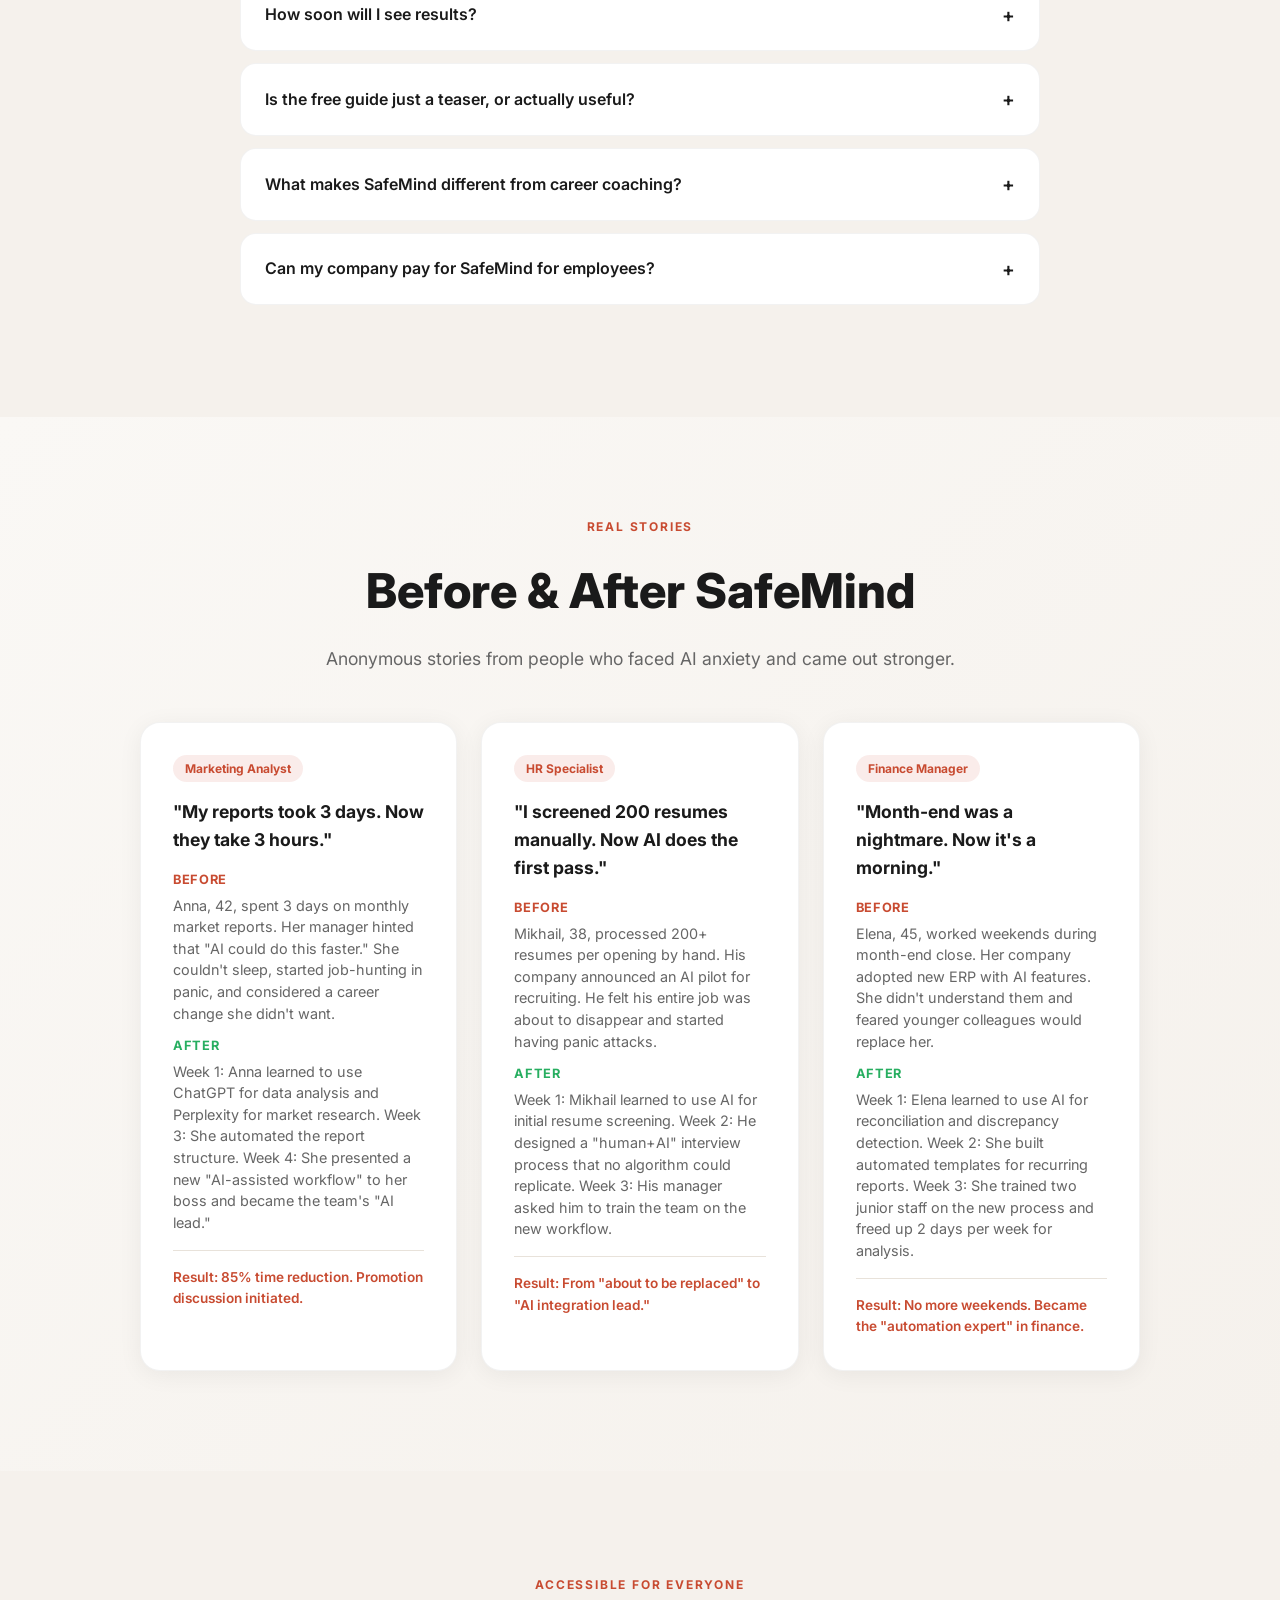
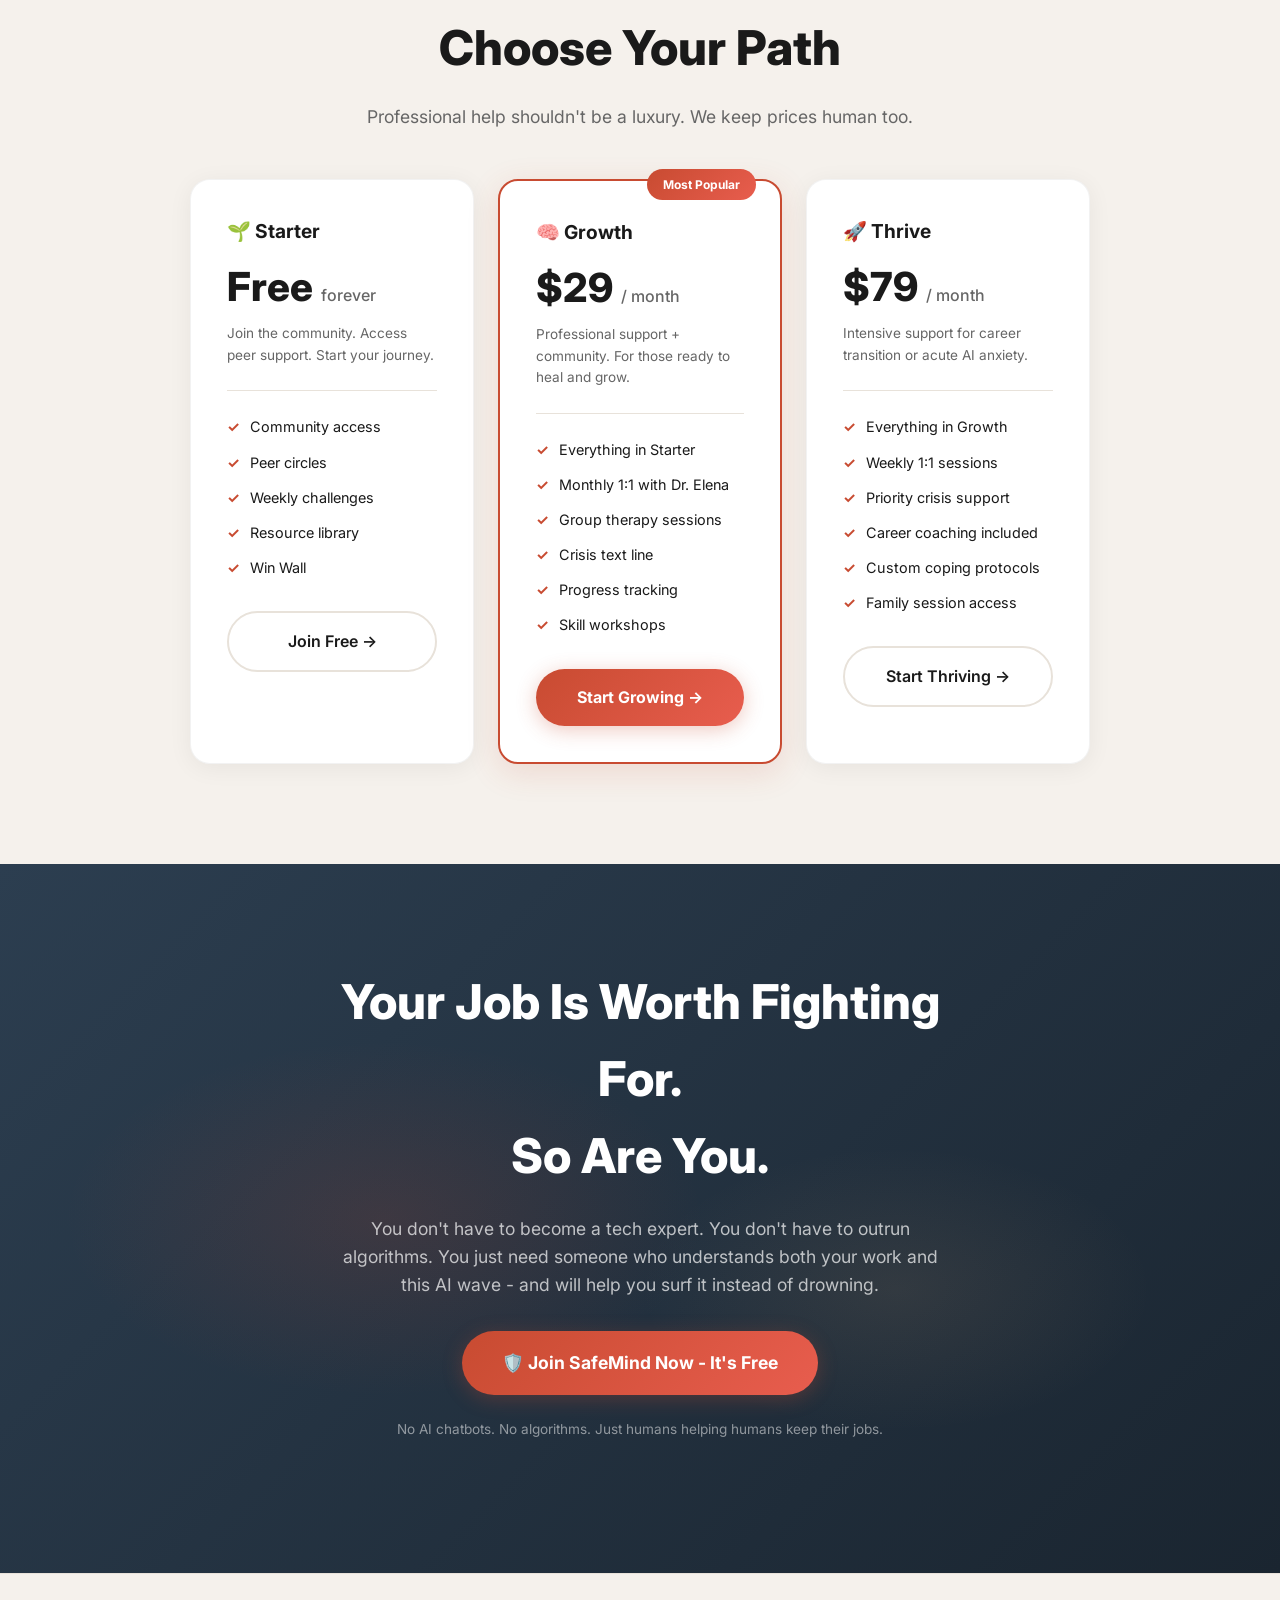
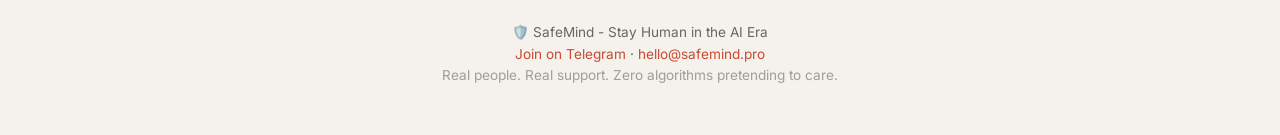
==== commit b51b626f: "Update: email collection text, API endpoint to safemind.pro, other option on all langs" ====
--- a/en/index.html
+++ b/en/index.html
@@ -1502,7 +1502,7 @@
 </div>
 </div>
 
-<p style="font-size: 0.8rem; color: var(--muted); margin-top: 16px; text-align: center;">No spam. Unsubscribe anytime. We never share your email.</p>
+<p style="font-size: 0.8rem; color: var(--muted); margin-top: 16px; text-align: center;">No spam. Unsubscribe anytime. We never share your email.<br><strong>We collect email for:</strong> sending your PDF guide and educational emails (day 0, 3, 7).</p>
 </div>
 </section>
 
@@ -1756,7 +1756,7 @@
 
 <script>
 // API config
-const API_BASE = "https://safemind-backend.onrender.com";
+const API_BASE = "https://safemind.pro/api";
 
 function handleLeadMagnet(e) {
 e.preventDefault();
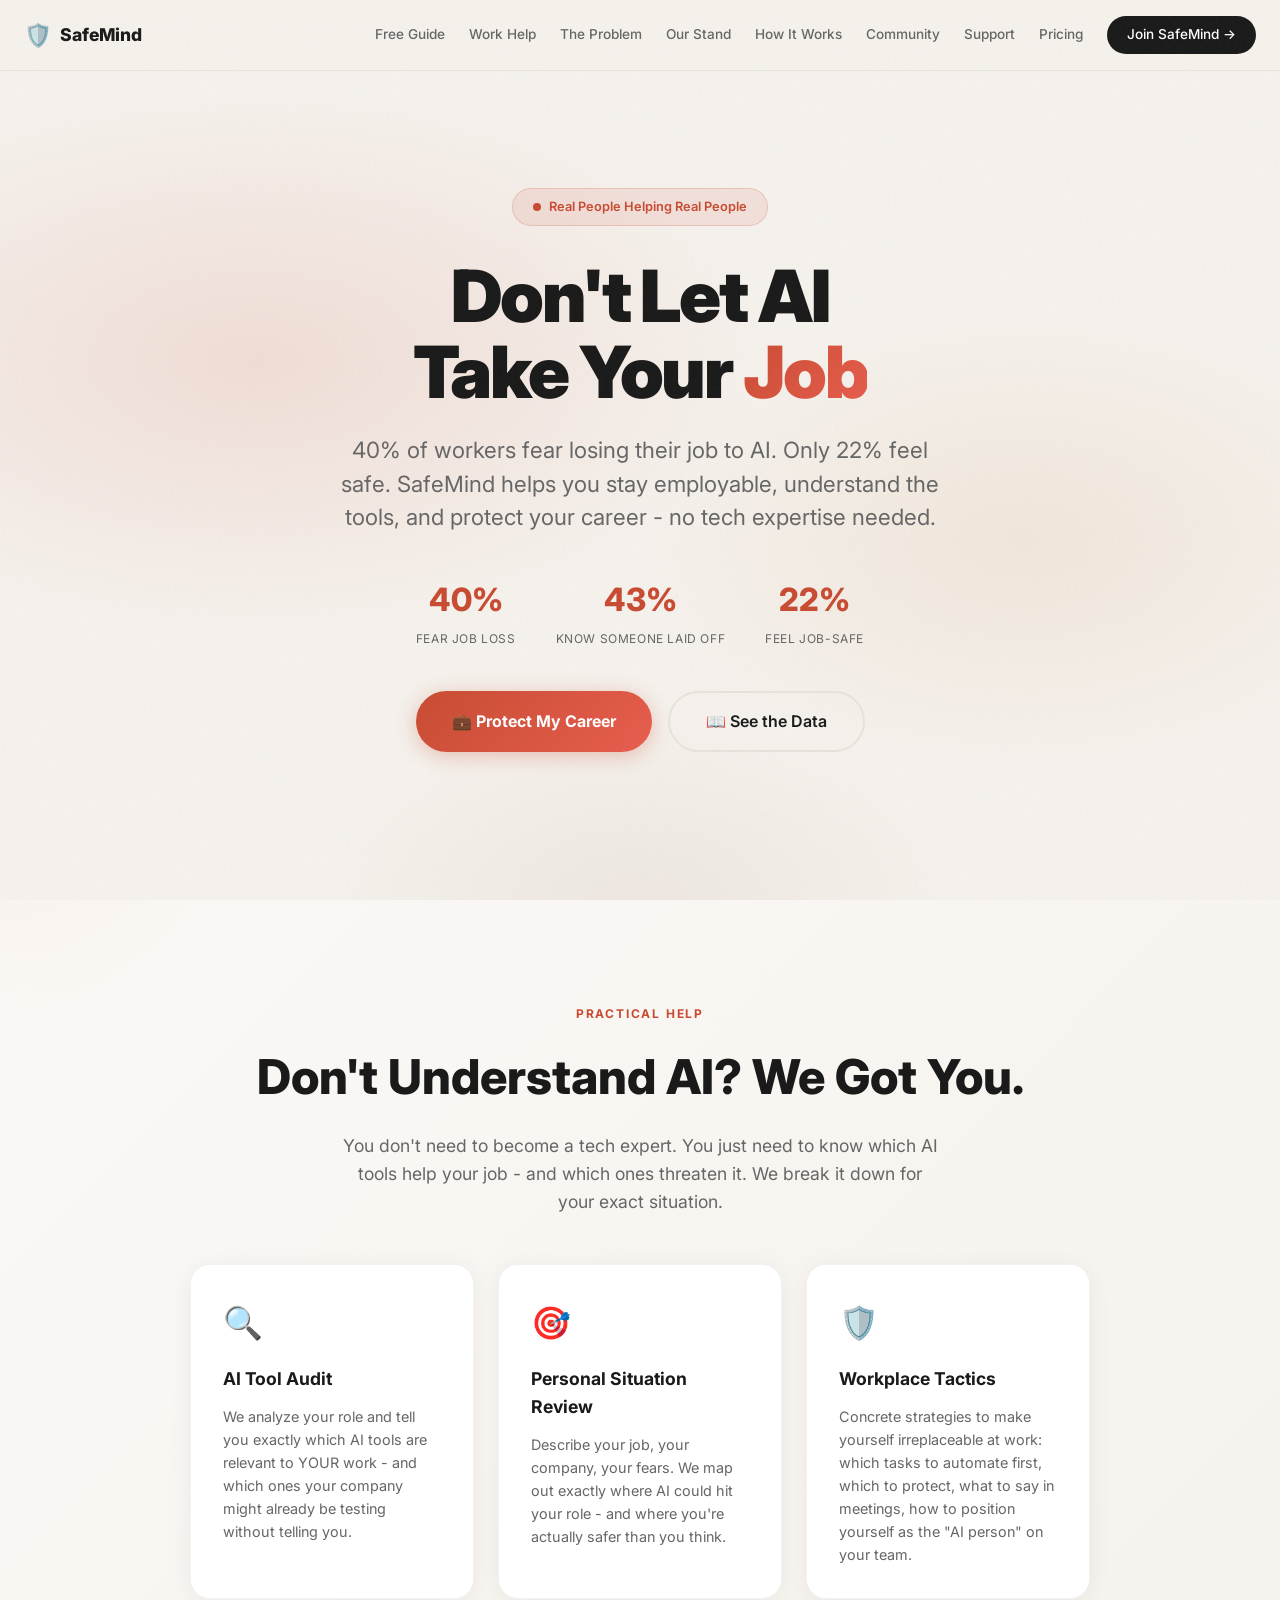
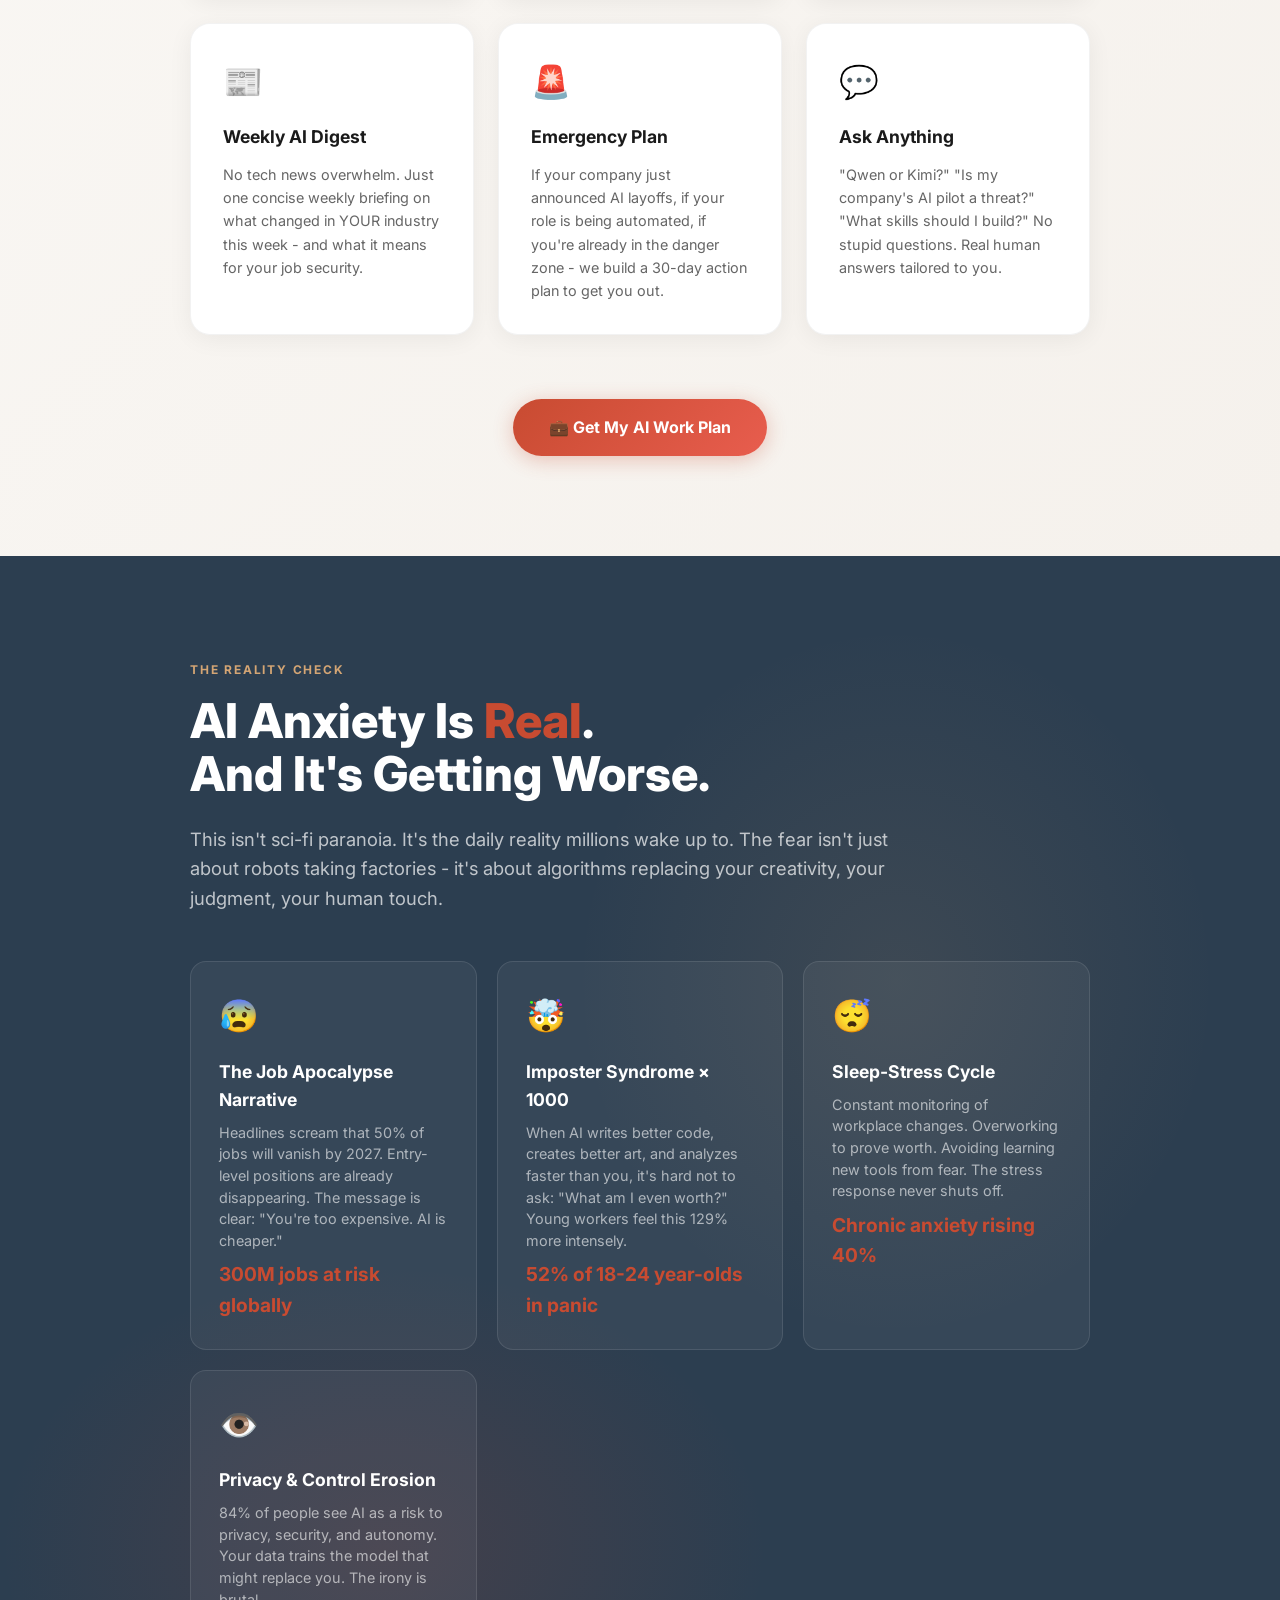
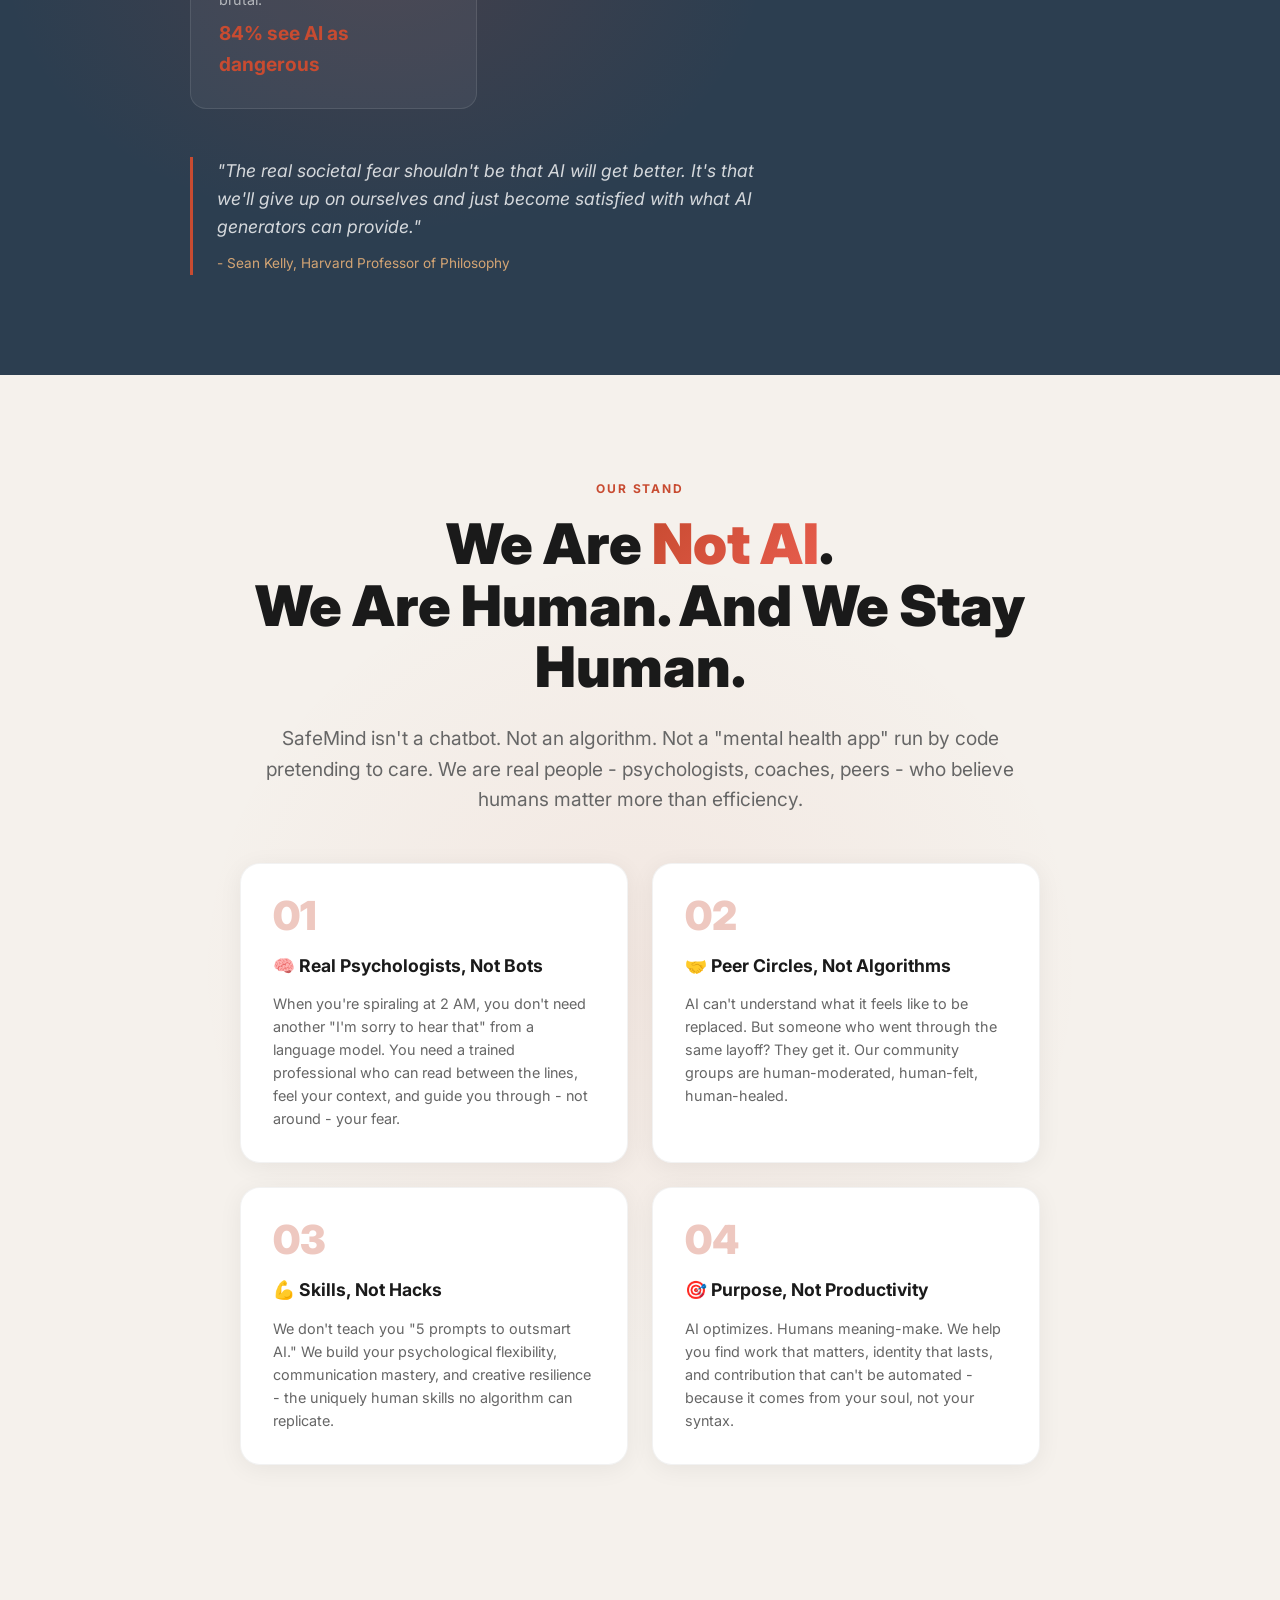
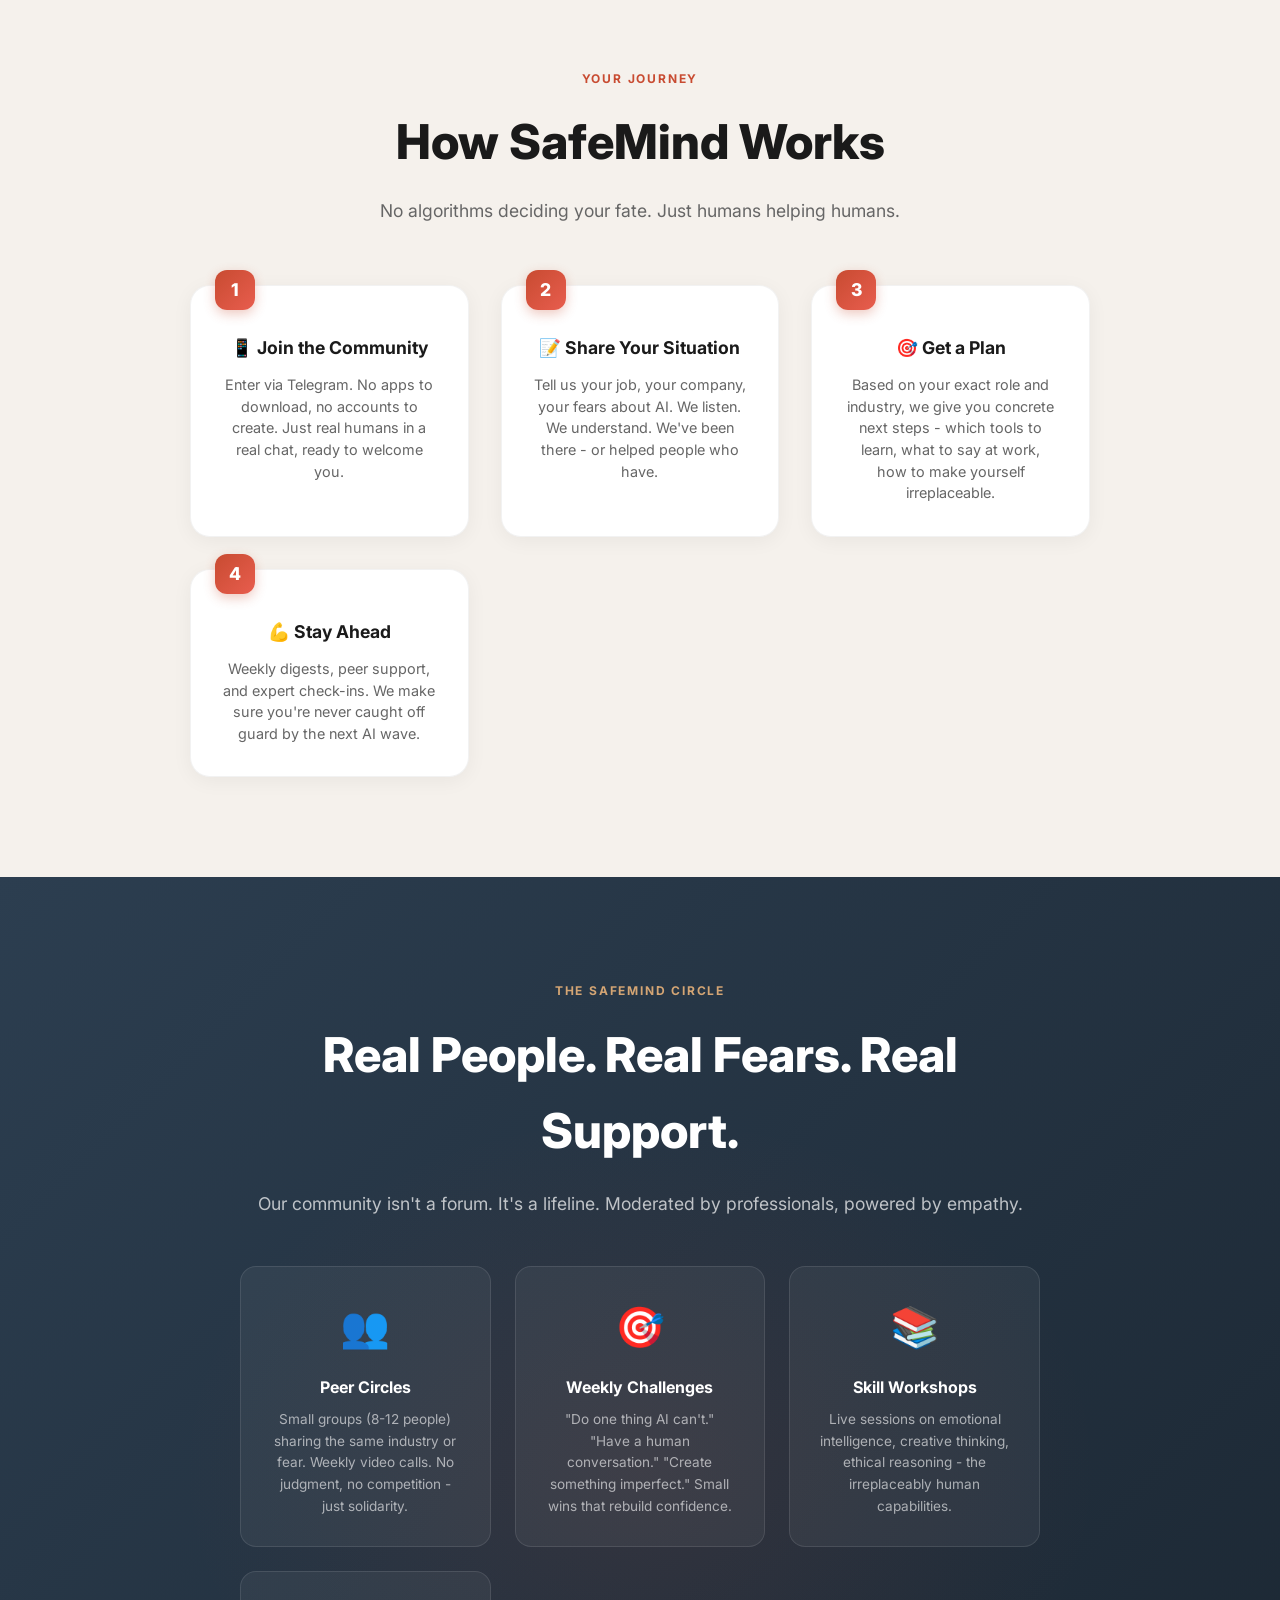
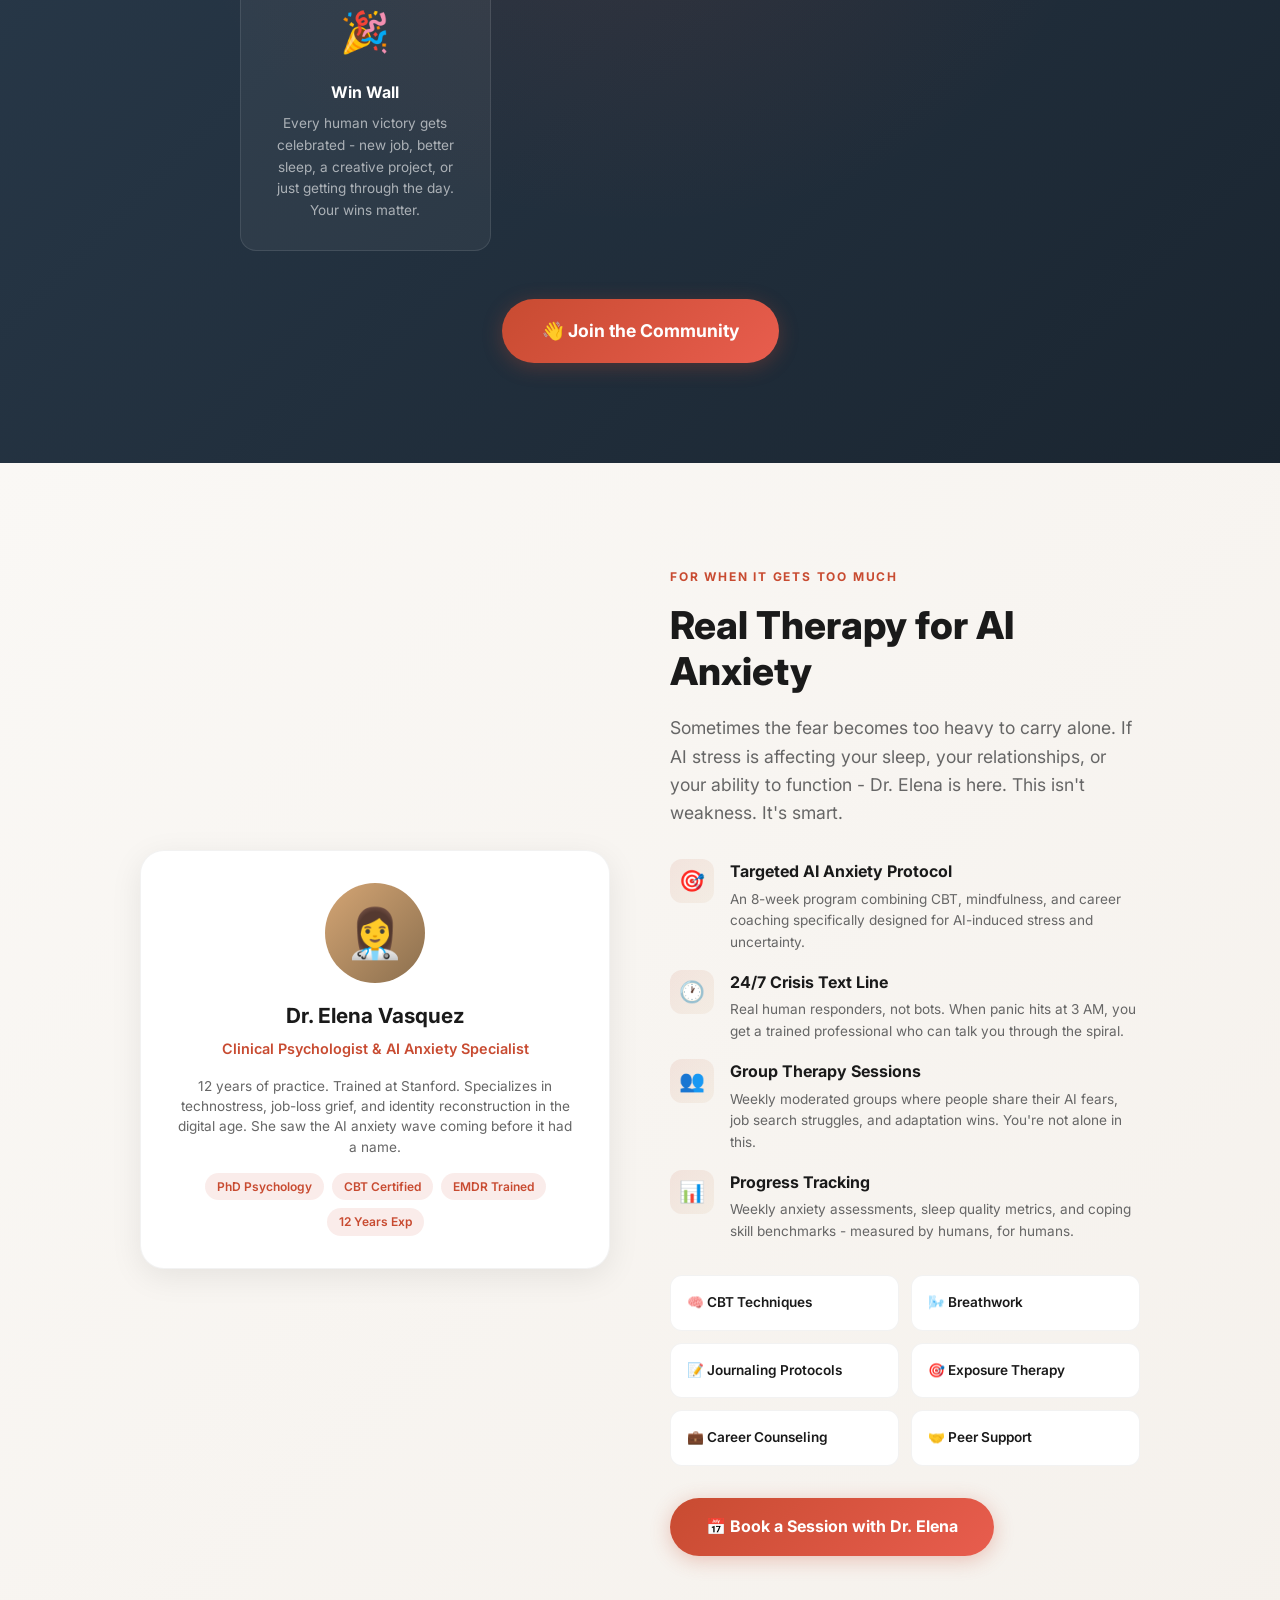
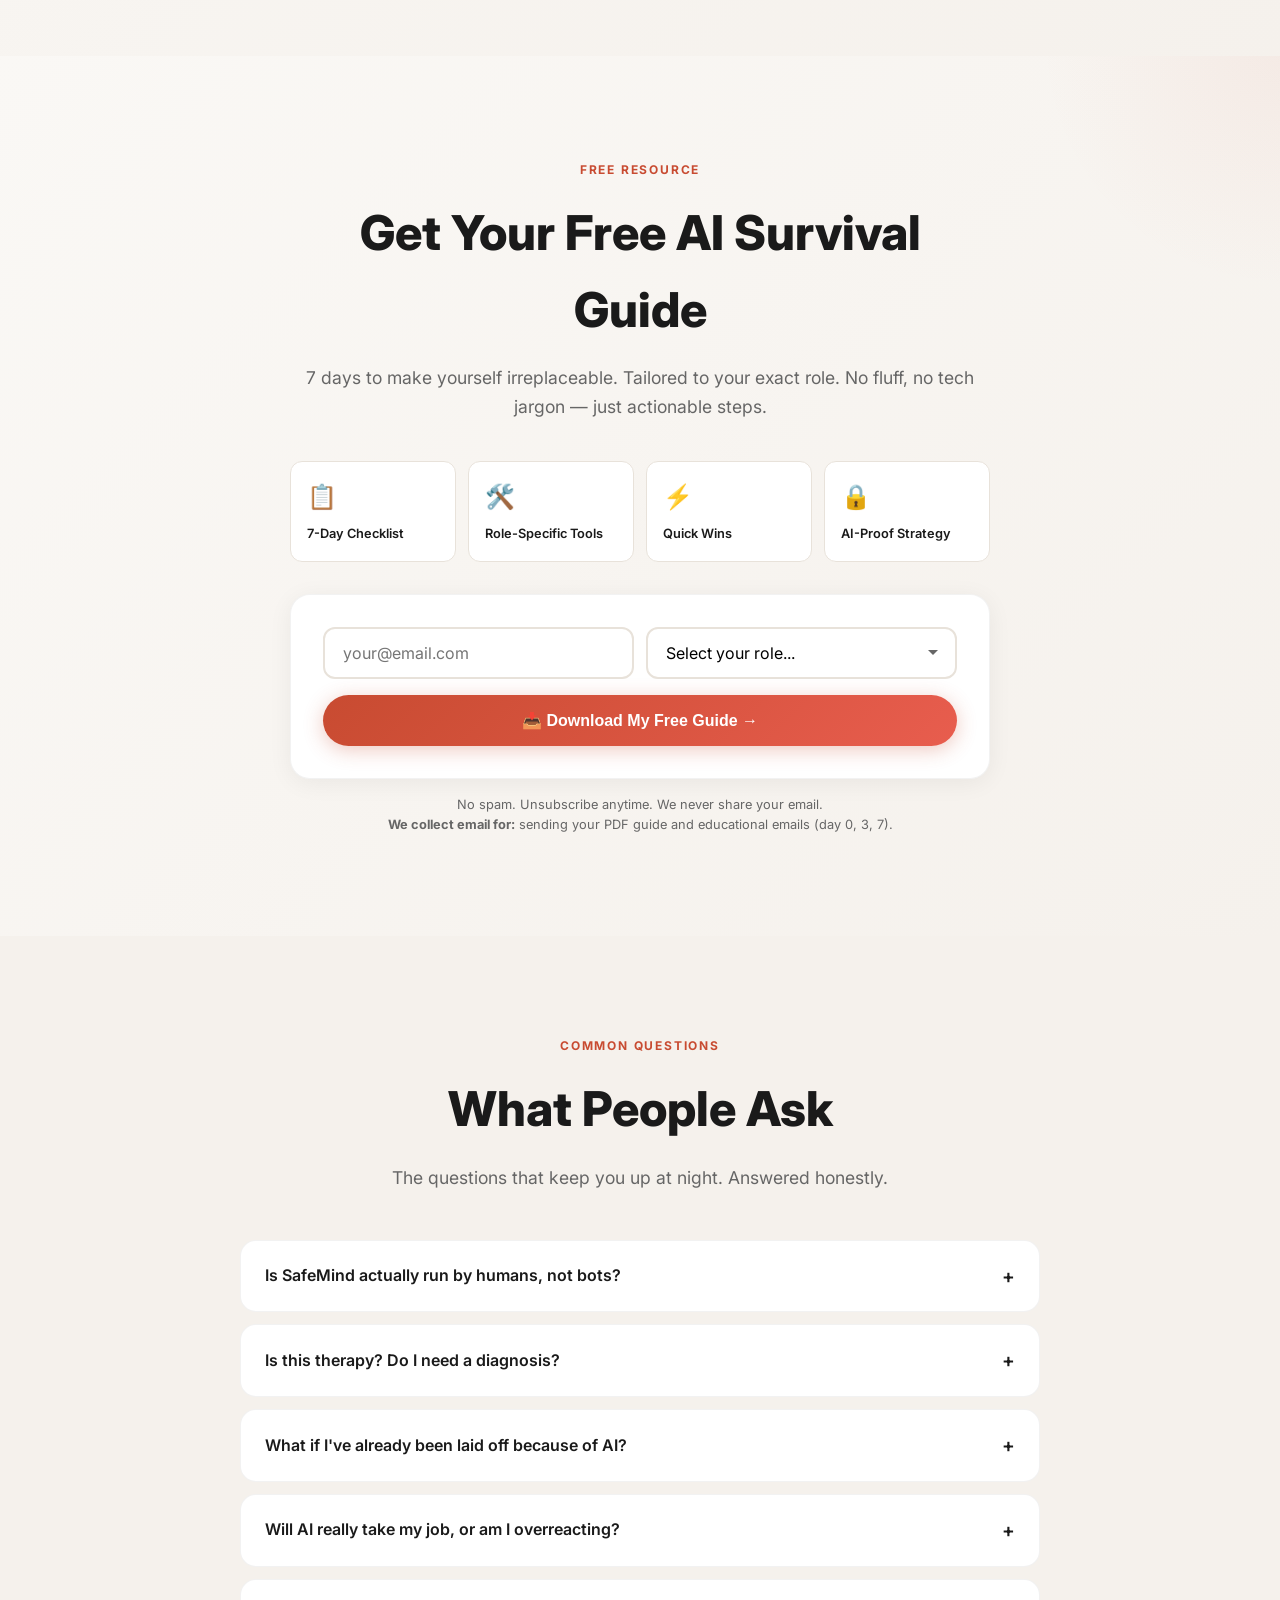
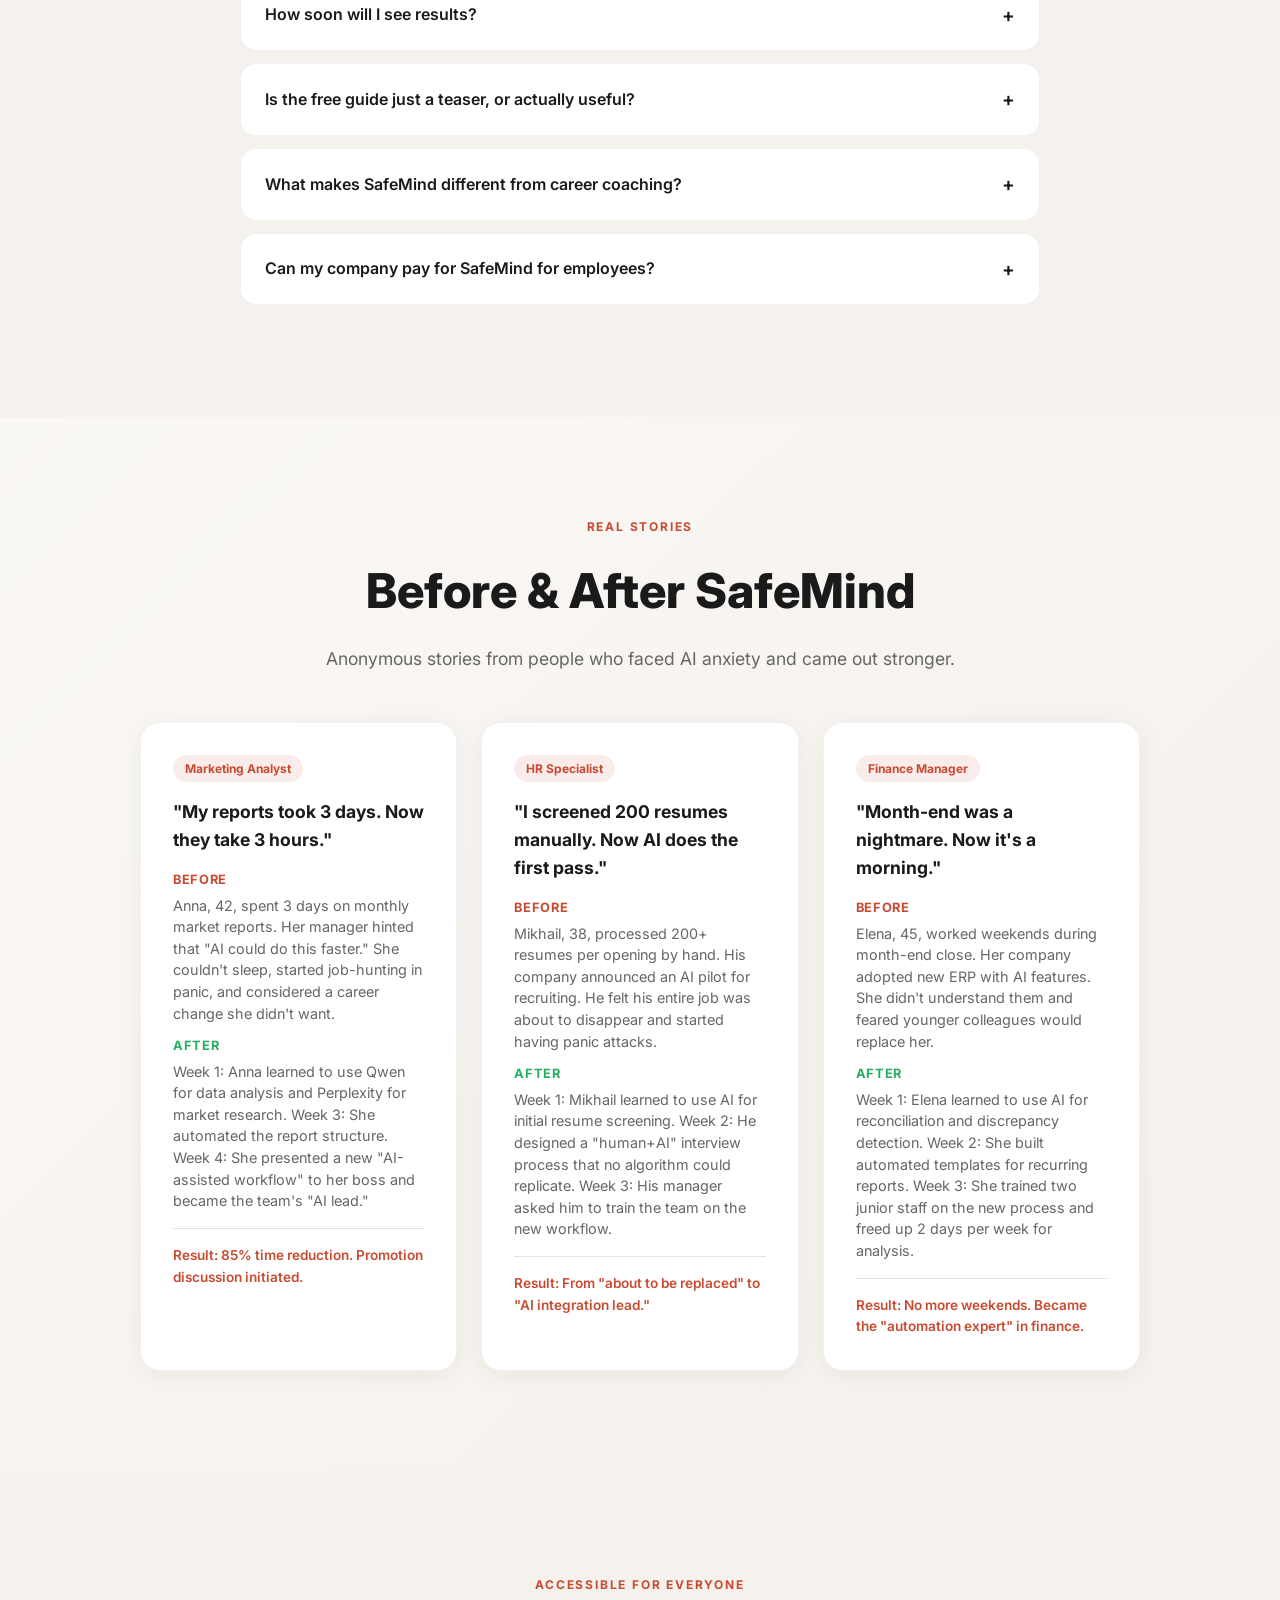
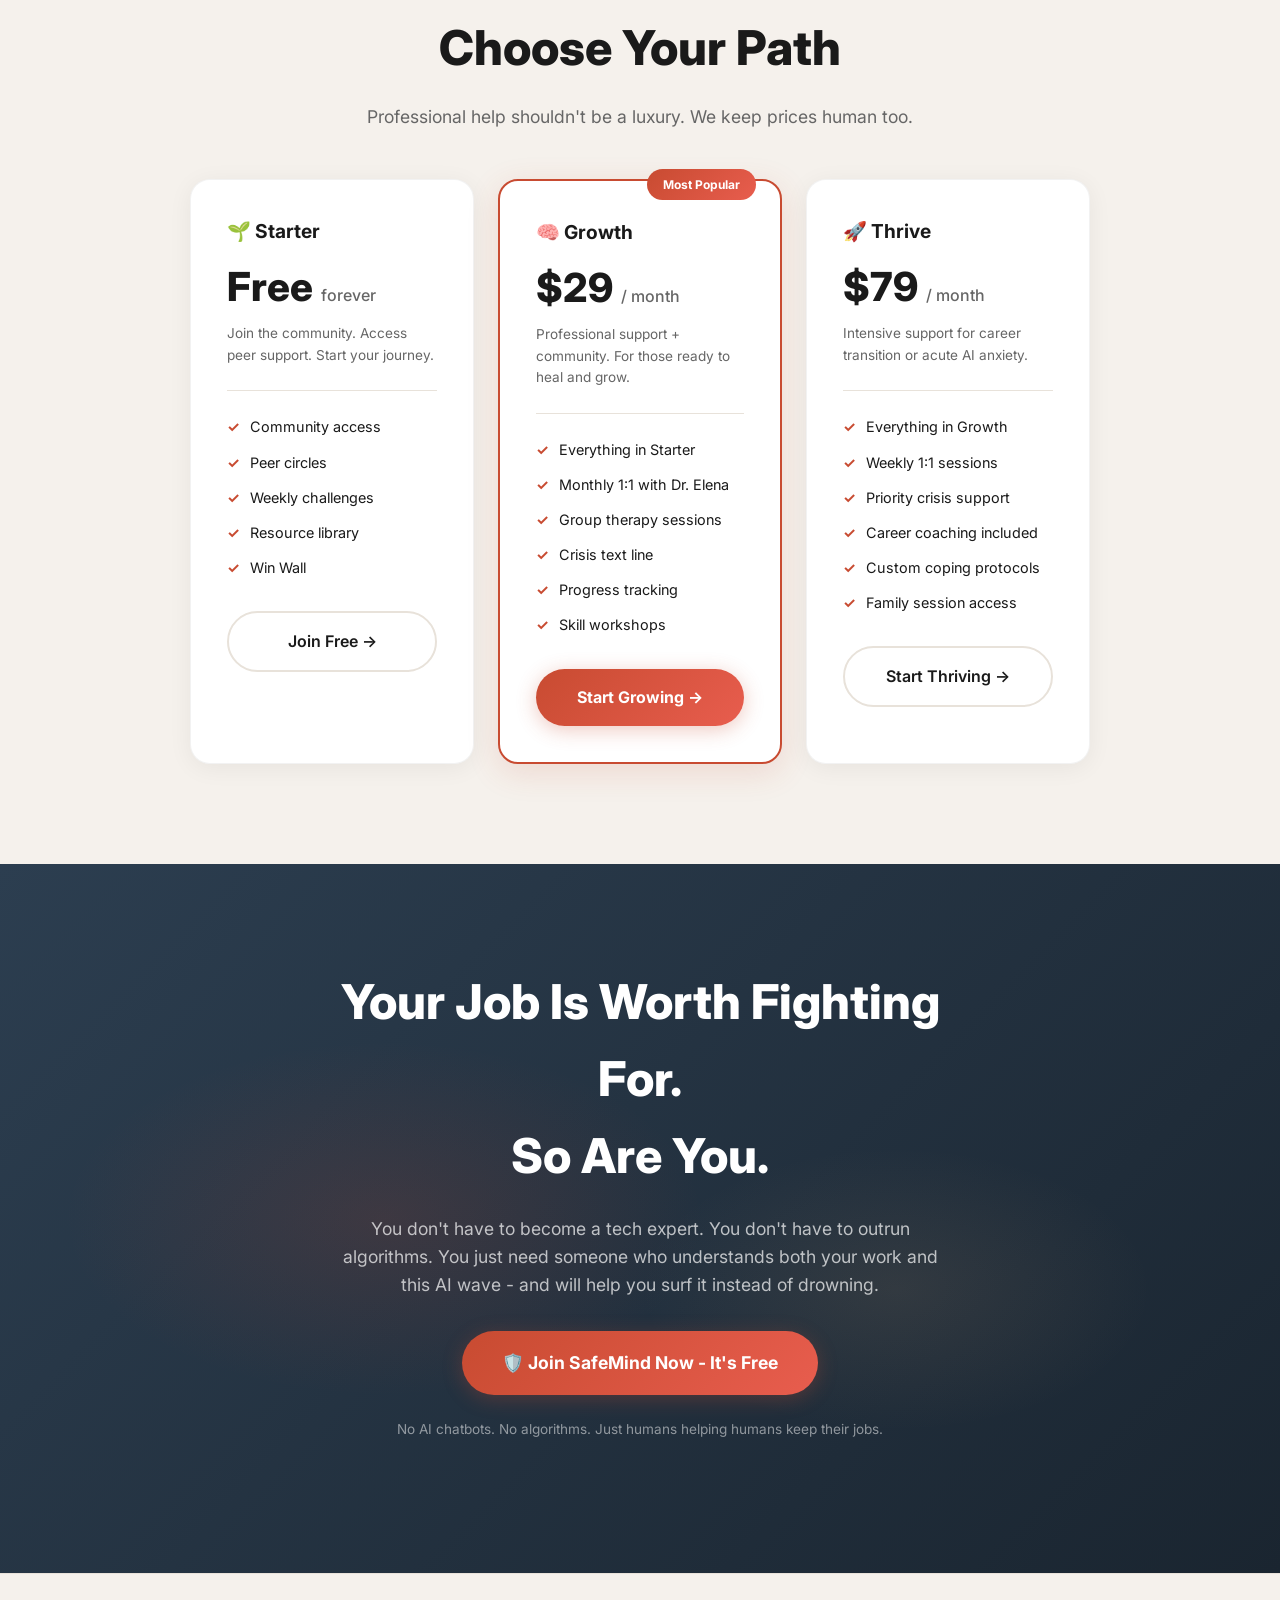
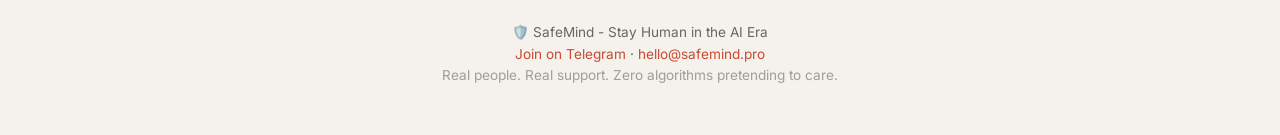
==== commit 60f629bf: "Replace Claude/GPT with Qwen/Kimi; add 30-day lawyer plan v2" ====
--- a/en/index.html
+++ b/en/index.html
@@ -1141,7 +1141,7 @@
 <a href="#community">Community</a>
 <a href="#psychologist">Support</a>
 <a href="#pricing">Pricing</a>
-<a href="https://t.me/SafeMindBot" class="nav-cta">Join SafeMind →</a>
+<a href="https://t.me/Mentesegura_bot" class="nav-cta">Join SafeMind →</a>
 </div>
 </nav>
 
@@ -1227,11 +1227,11 @@
 <div class="workplace-card">
 <span class="workplace-icon">💬</span>
 <h3>Ask Anything</h3>
-<p>"Should I learn ChatGPT or Claude?" "Is my company's AI pilot a threat?" "What skills should I build?" No stupid questions. Real human answers tailored to you.</p>
-</div>
-</div>
-
-<a href="https://t.me/SafeMindBot" class="btn-primary" style="margin-top: 32px;">
+<p>"Qwen or Kimi?" "Is my company's AI pilot a threat?" "What skills should I build?" No stupid questions. Real human answers tailored to you.</p>
+</div>
+</div>
+
+<a href="https://t.me/Mentesegura_bot" class="btn-primary" style="margin-top: 32px;">
 💼 Get My AI Work Plan
 </a>
 </div>
@@ -1382,7 +1382,7 @@
 </div>
 </div>
 
-<a href="https://t.me/SafeMindBot" class="btn-primary" style="font-size: 1.1rem; padding: 18px 40px;">
+<a href="https://t.me/Mentesegura_bot" class="btn-primary" style="font-size: 1.1rem; padding: 18px 40px;">
 👋 Join the Community
 </a>
 </div>
@@ -1454,7 +1454,7 @@
 <div class="therapy-type">🤝 Peer Support</div>
 </div>
 
-<a href="https://t.me/SafeMindBot" class="btn-primary">
+<a href="https://t.me/Mentesegura_bot" class="btn-primary">
 📅 Book a Session with Dr. Elena
 </a>
 </div>
@@ -1612,7 +1612,7 @@
 </div>
 <div class="case-after">
 <strong>After</strong>
-<p>Week 1: Anna learned to use ChatGPT for data analysis and Perplexity for market research. Week 3: She automated the report structure. Week 4: She presented a new "AI-assisted workflow" to her boss and became the team's "AI lead."</p>
+<p>Week 1: Anna learned to use Qwen for data analysis and Perplexity for market research. Week 3: She automated the report structure. Week 4: She presented a new "AI-assisted workflow" to her boss and became the team's "AI lead."</p>
 </div>
 <div class="case-result">Result: 85% time reduction. Promotion discussion initiated.</div>
 </div>
@@ -1667,7 +1667,7 @@
 <li>Resource library</li>
 <li>Win Wall</li>
 </ul>
-<a href="https://t.me/SafeMindBot" class="btn-secondary" style="width: 100%; justify-content: center;">
+<a href="https://t.me/Mentesegura_bot" class="btn-secondary" style="width: 100%; justify-content: center;">
 Join Free →
 </a>
 </div>
@@ -1717,7 +1717,7 @@
 <p>
 You don't have to become a tech expert. You don't have to outrun algorithms. You just need someone who understands both your work and this AI wave - and will help you surf it instead of drowning.
 </p>
-<a href="https://t.me/SafeMindBot" class="btn-primary">
+<a href="https://t.me/Mentesegura_bot" class="btn-primary">
 🛡️ Join SafeMind Now - It's Free
 </a>
 <p style="margin-top: 24px; font-size: 0.85rem; color: rgba(255,255,255,0.5);">
@@ -1730,7 +1730,7 @@
 <footer>
 <p>
 🛡️ SafeMind - Stay Human in the AI Era<br>
-<a href="https://t.me/SafeMindBot">Join on Telegram</a> · 
+<a href="https://t.me/Mentesegura_bot">Join on Telegram</a> · 
 <a href="mailto:hello@safemind.pro">hello@safemind.pro</a><br>
 <span style="opacity: 0.6;">Real people. Real support. Zero algorithms pretending to care.</span>
 </p>
@@ -1756,7 +1756,7 @@
 
 <script>
 // API config
-const API_BASE = "https://safemind.pro/api";
+const API_BASE = "https://safemind.pro";
 
 function handleLeadMagnet(e) {
 e.preventDefault();
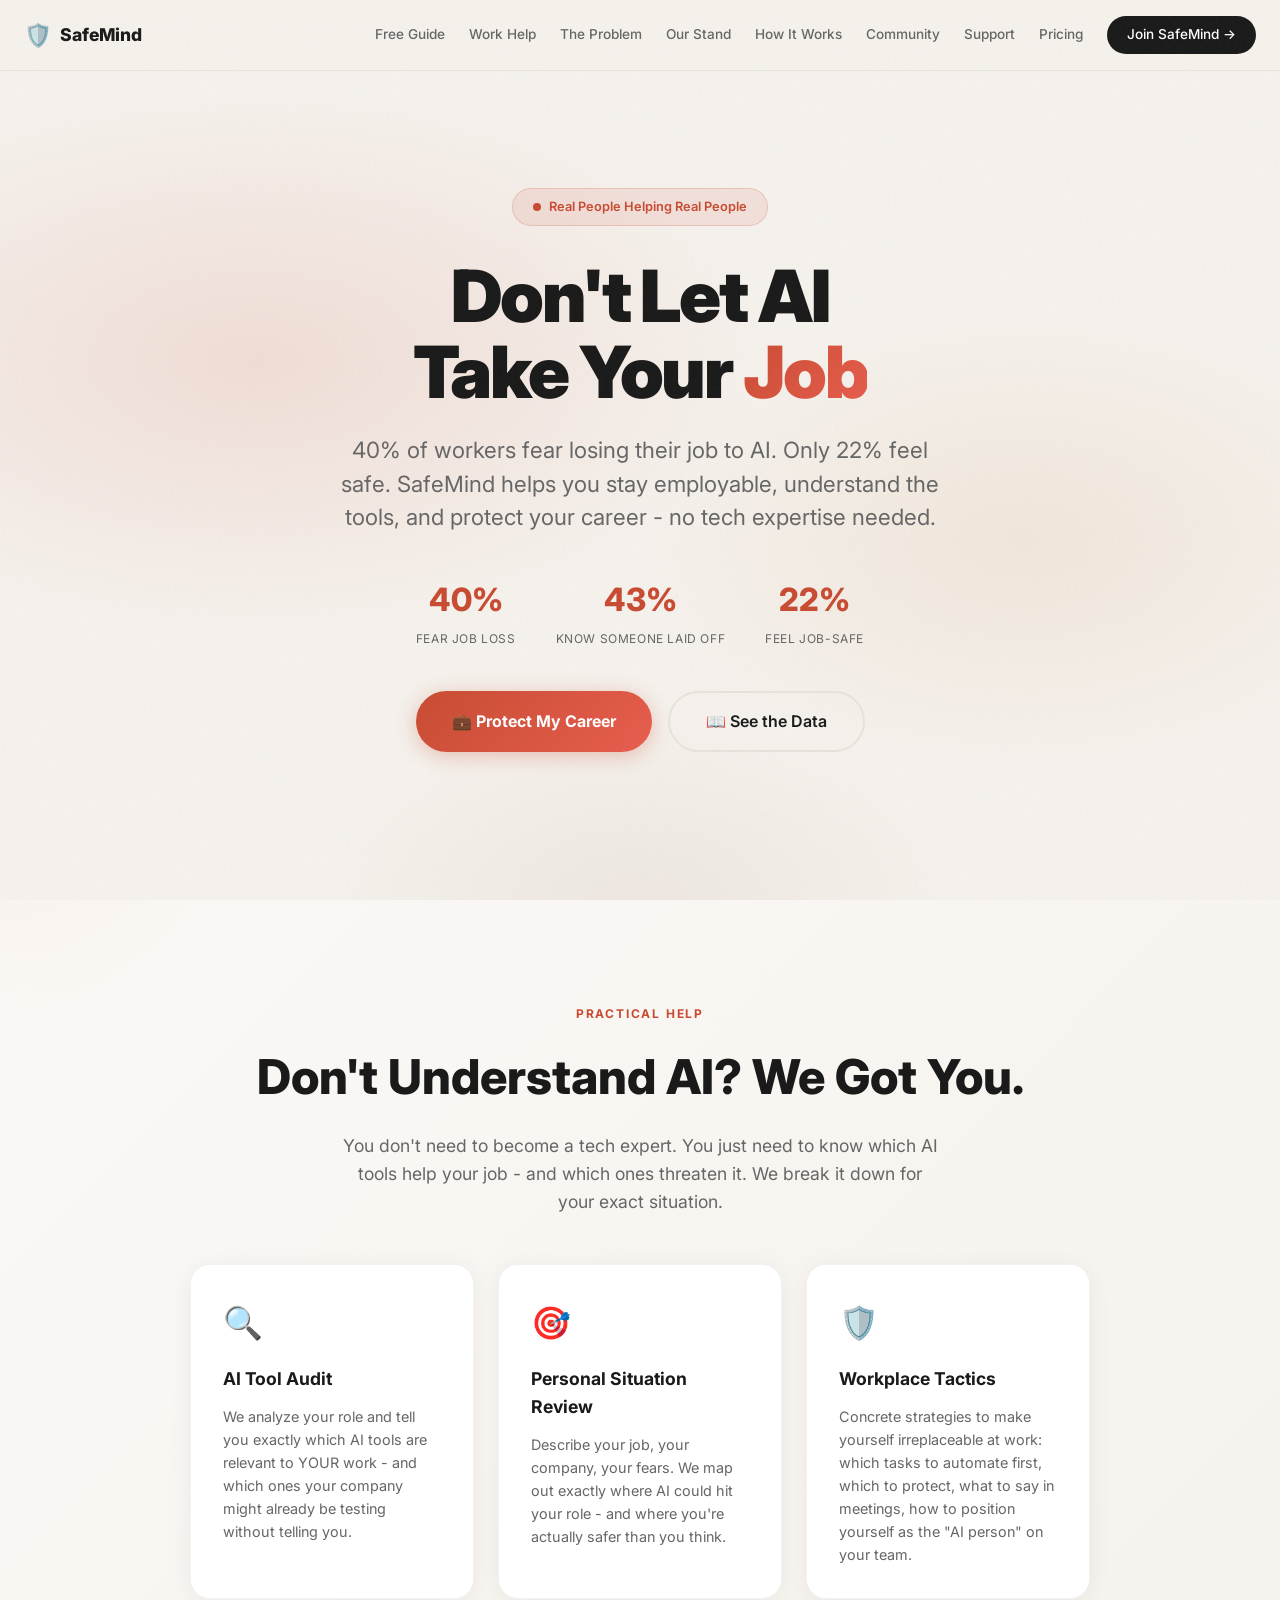
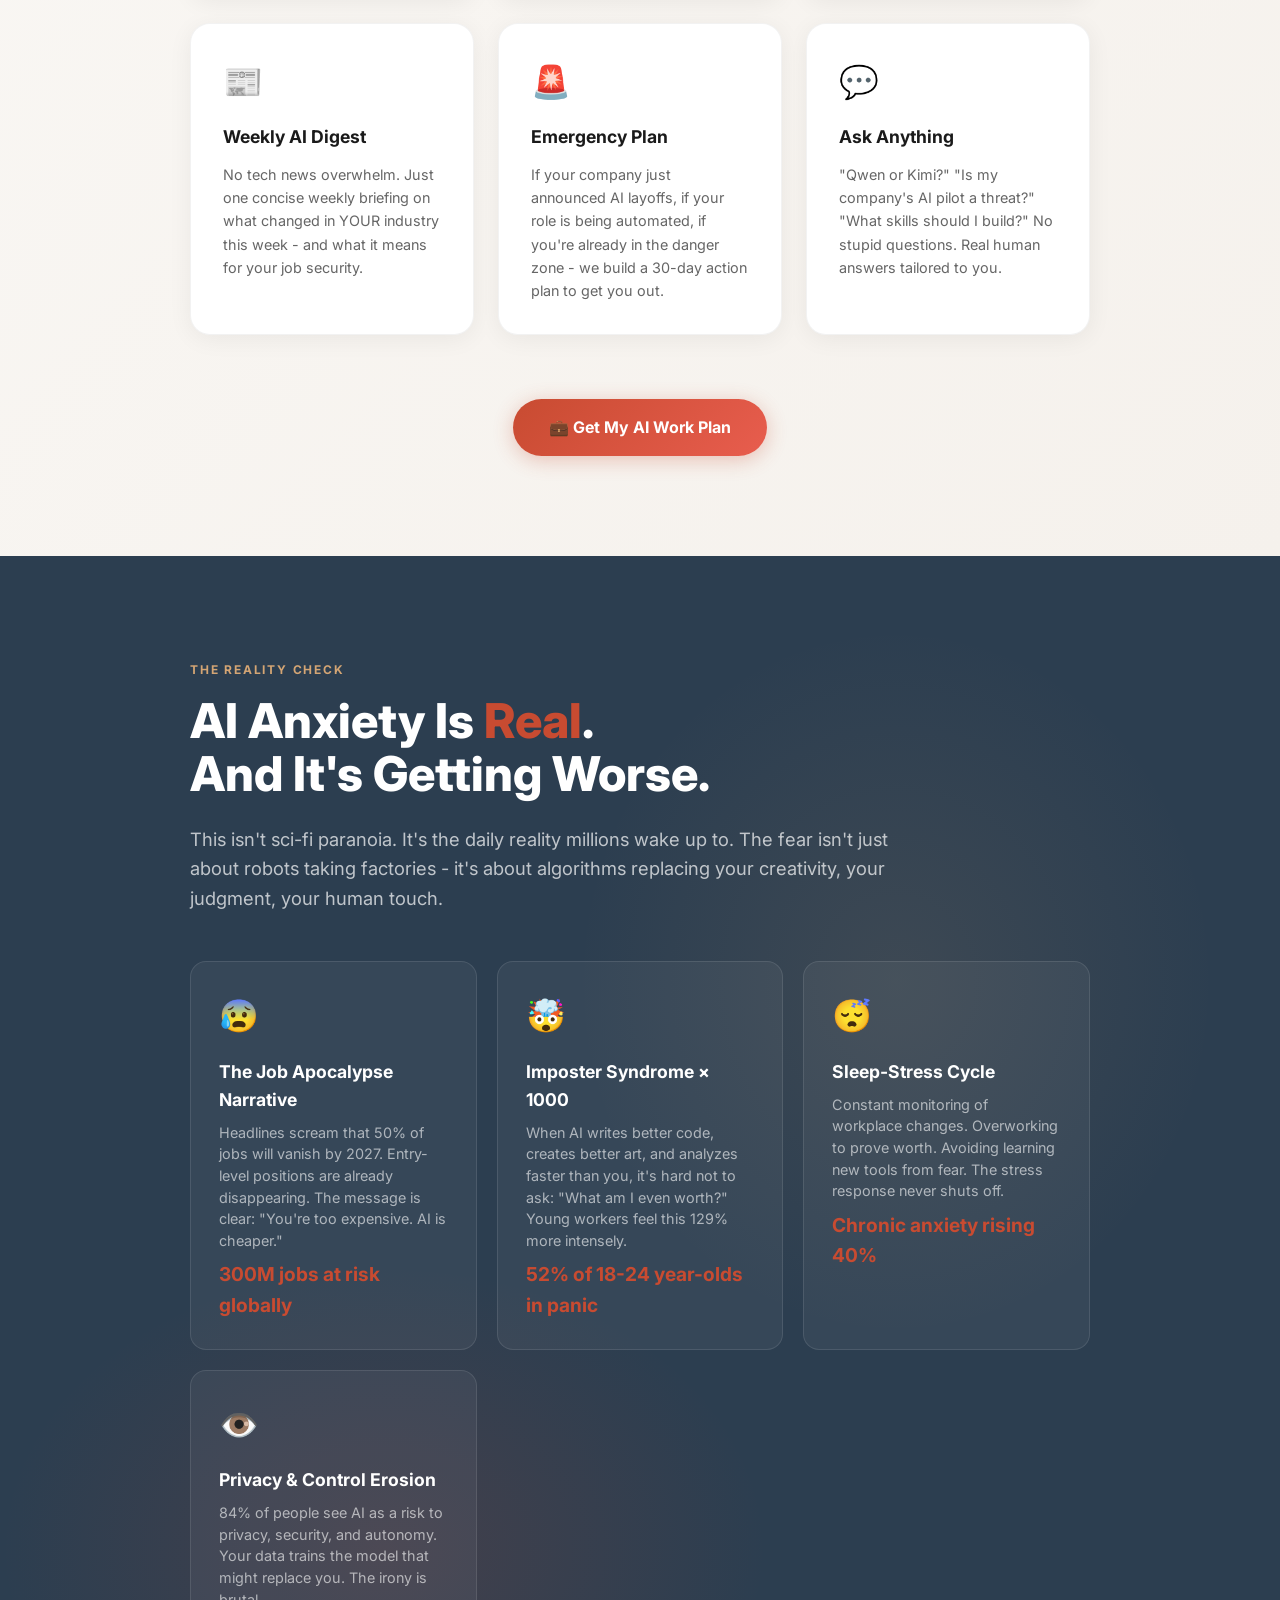
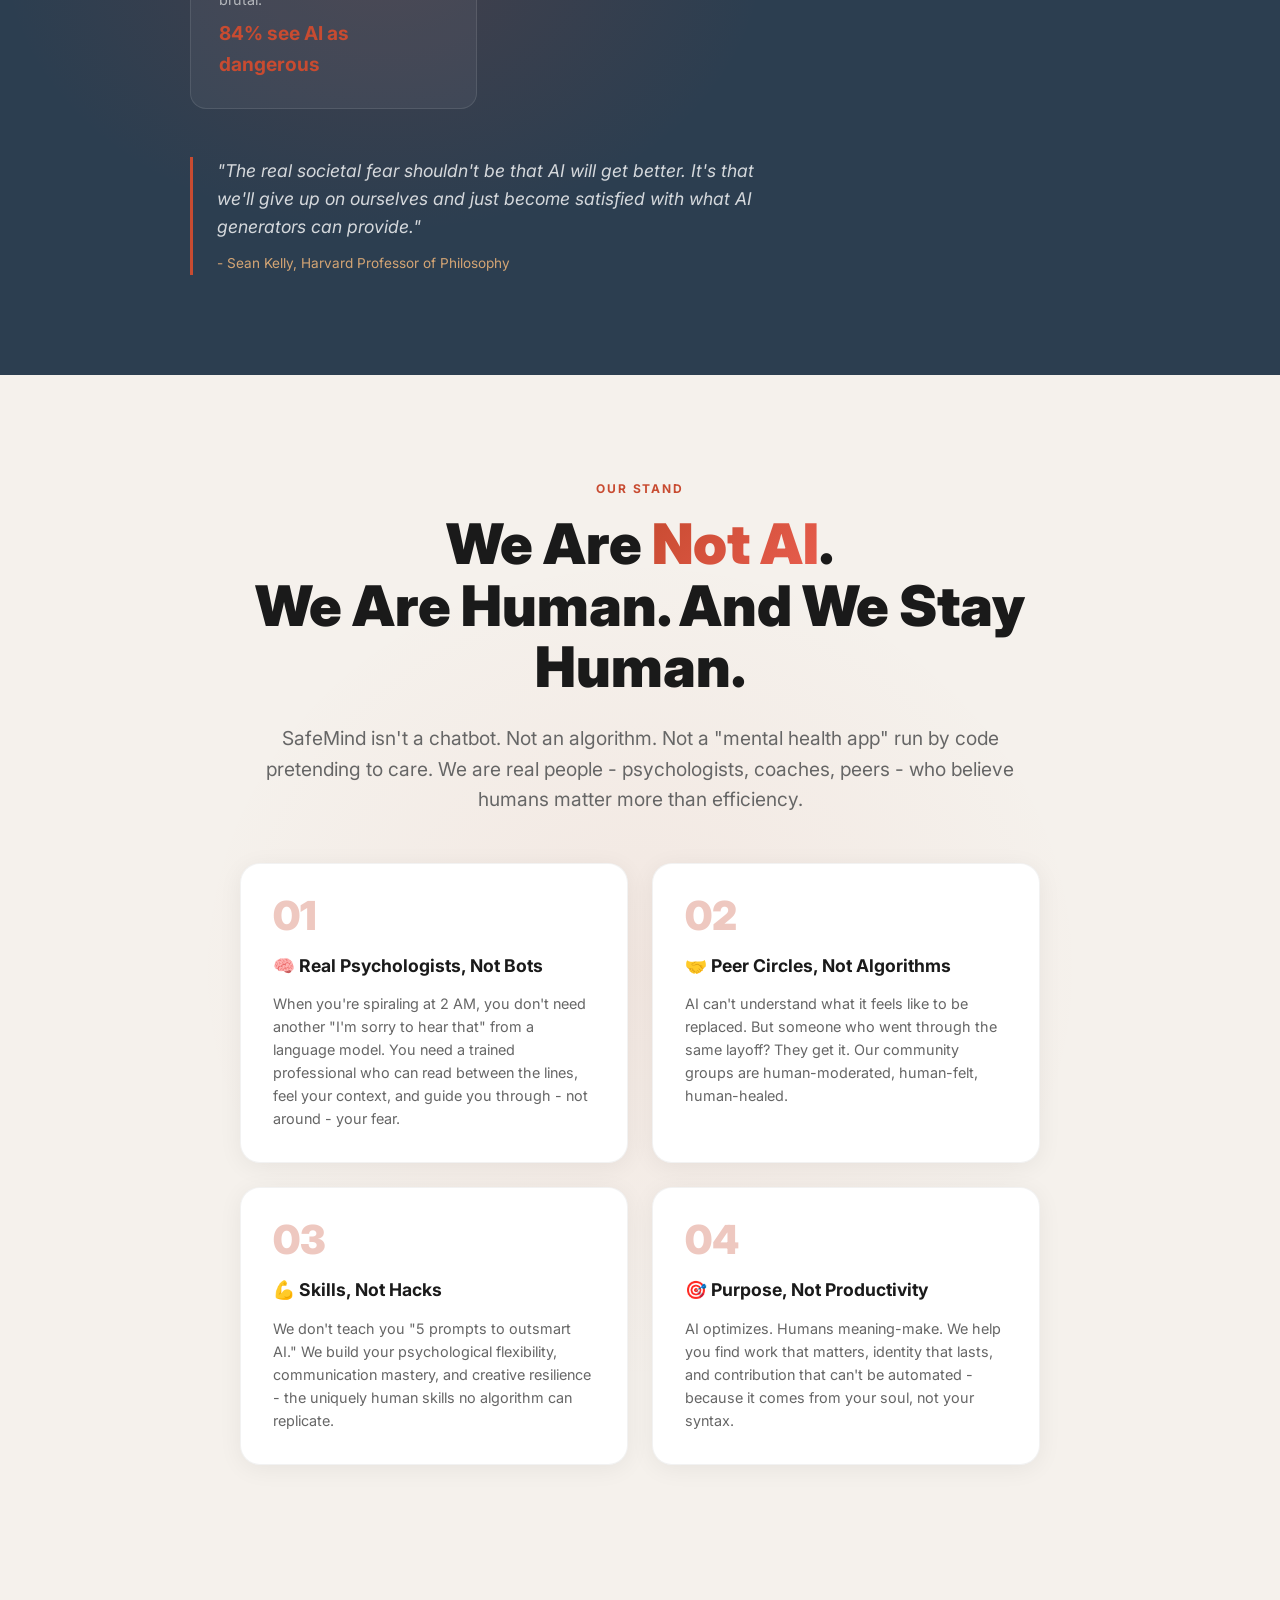
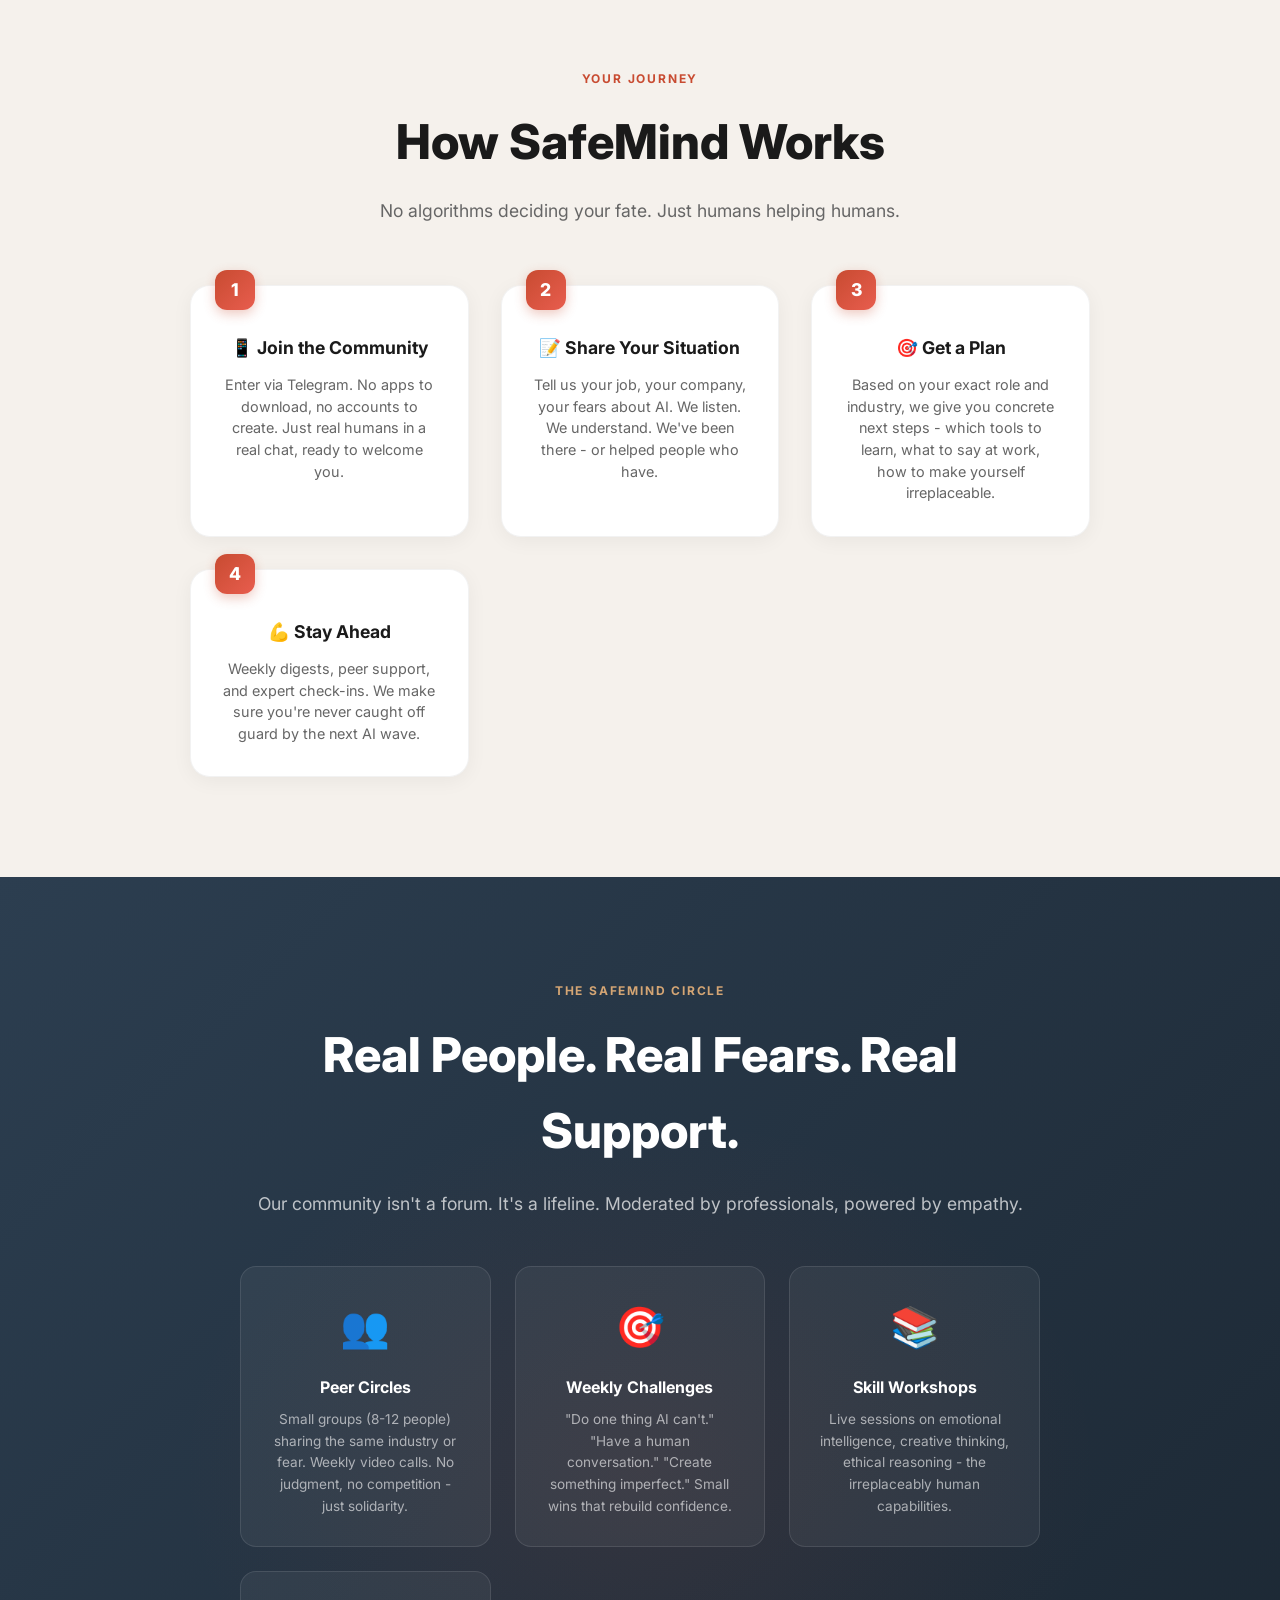
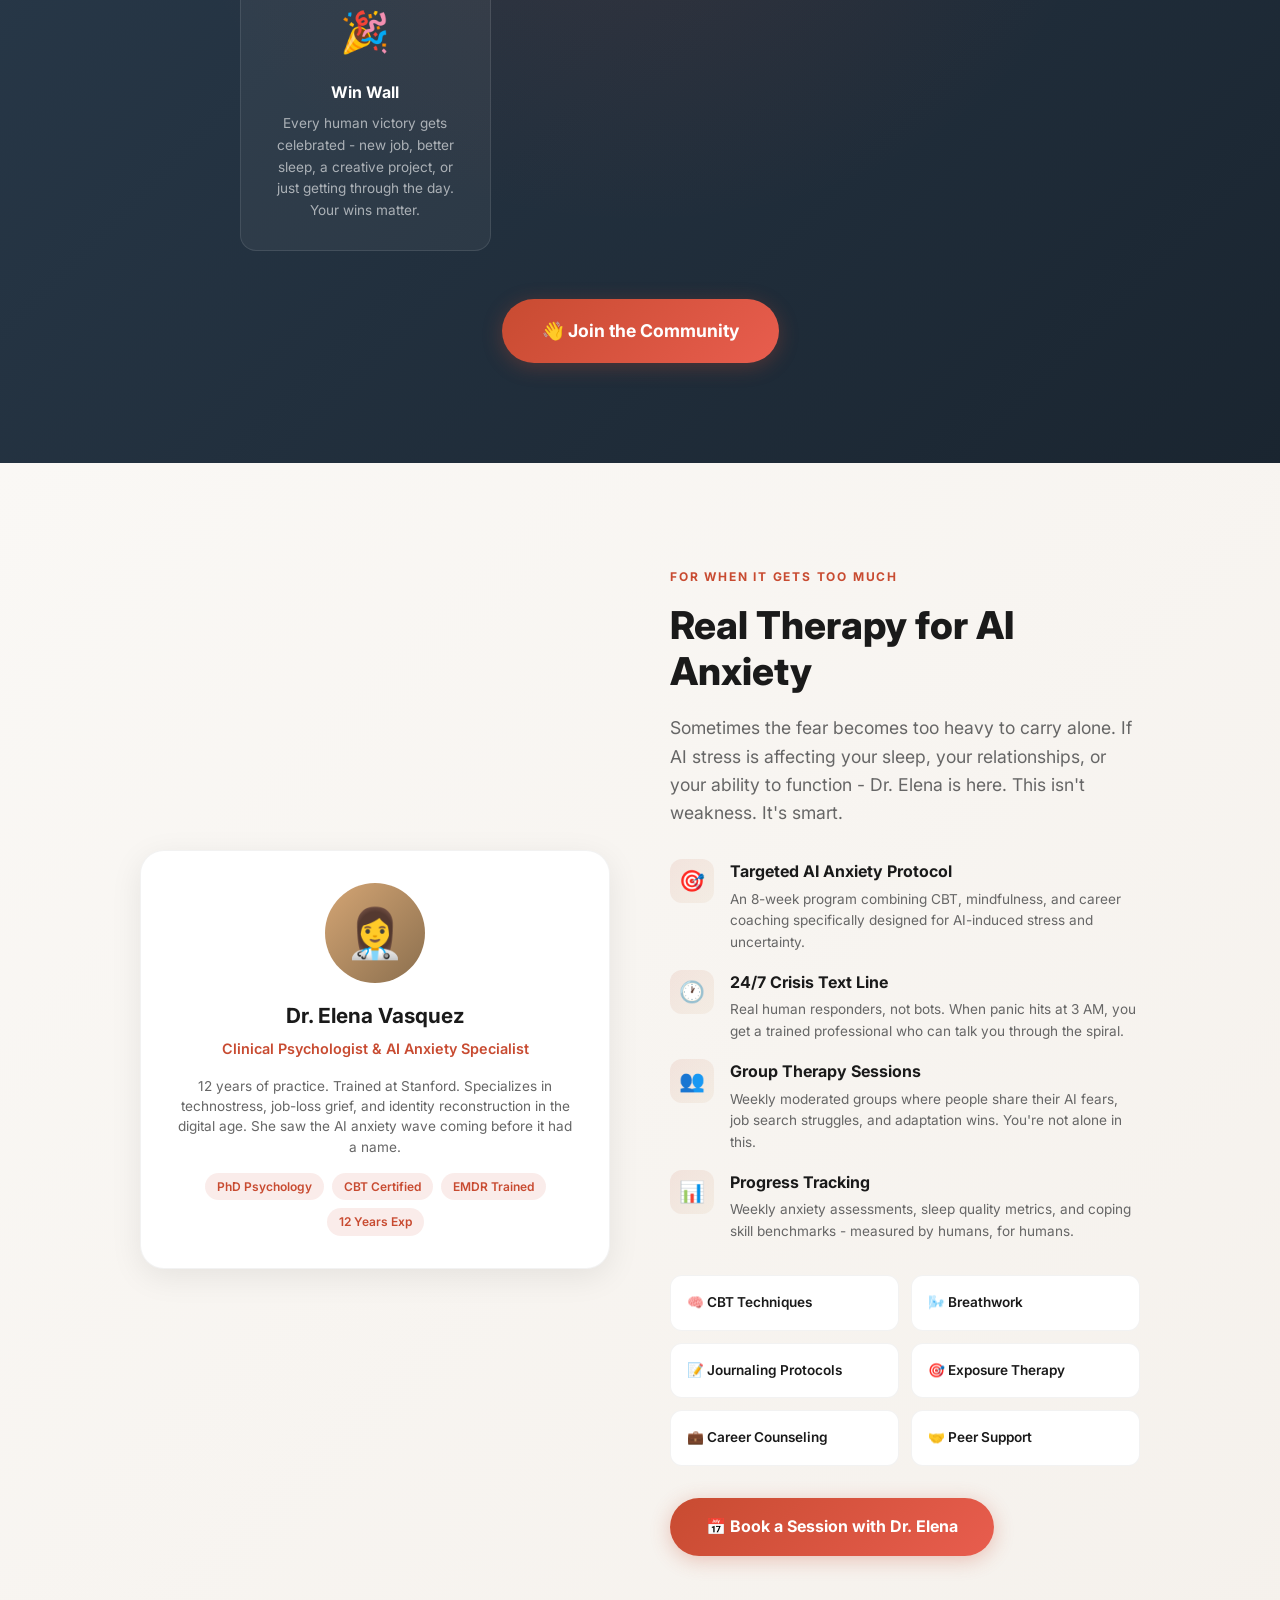
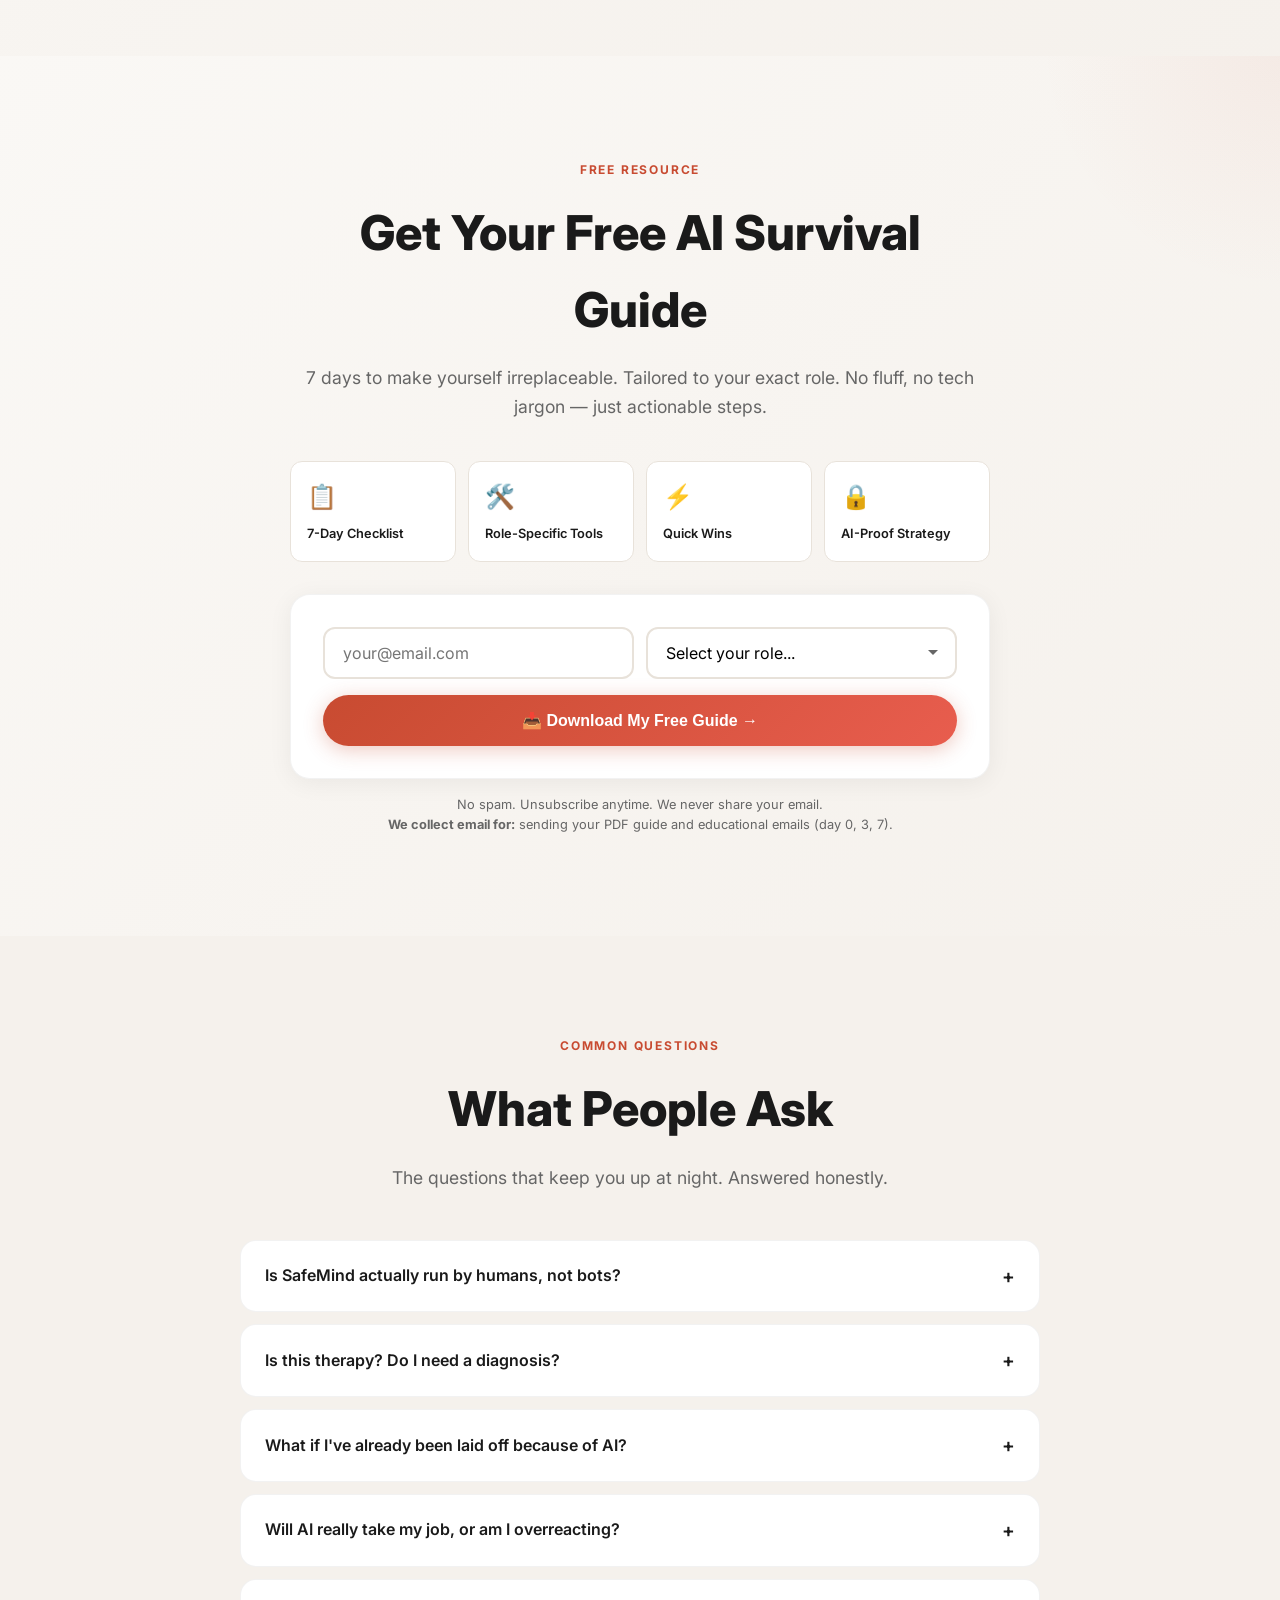
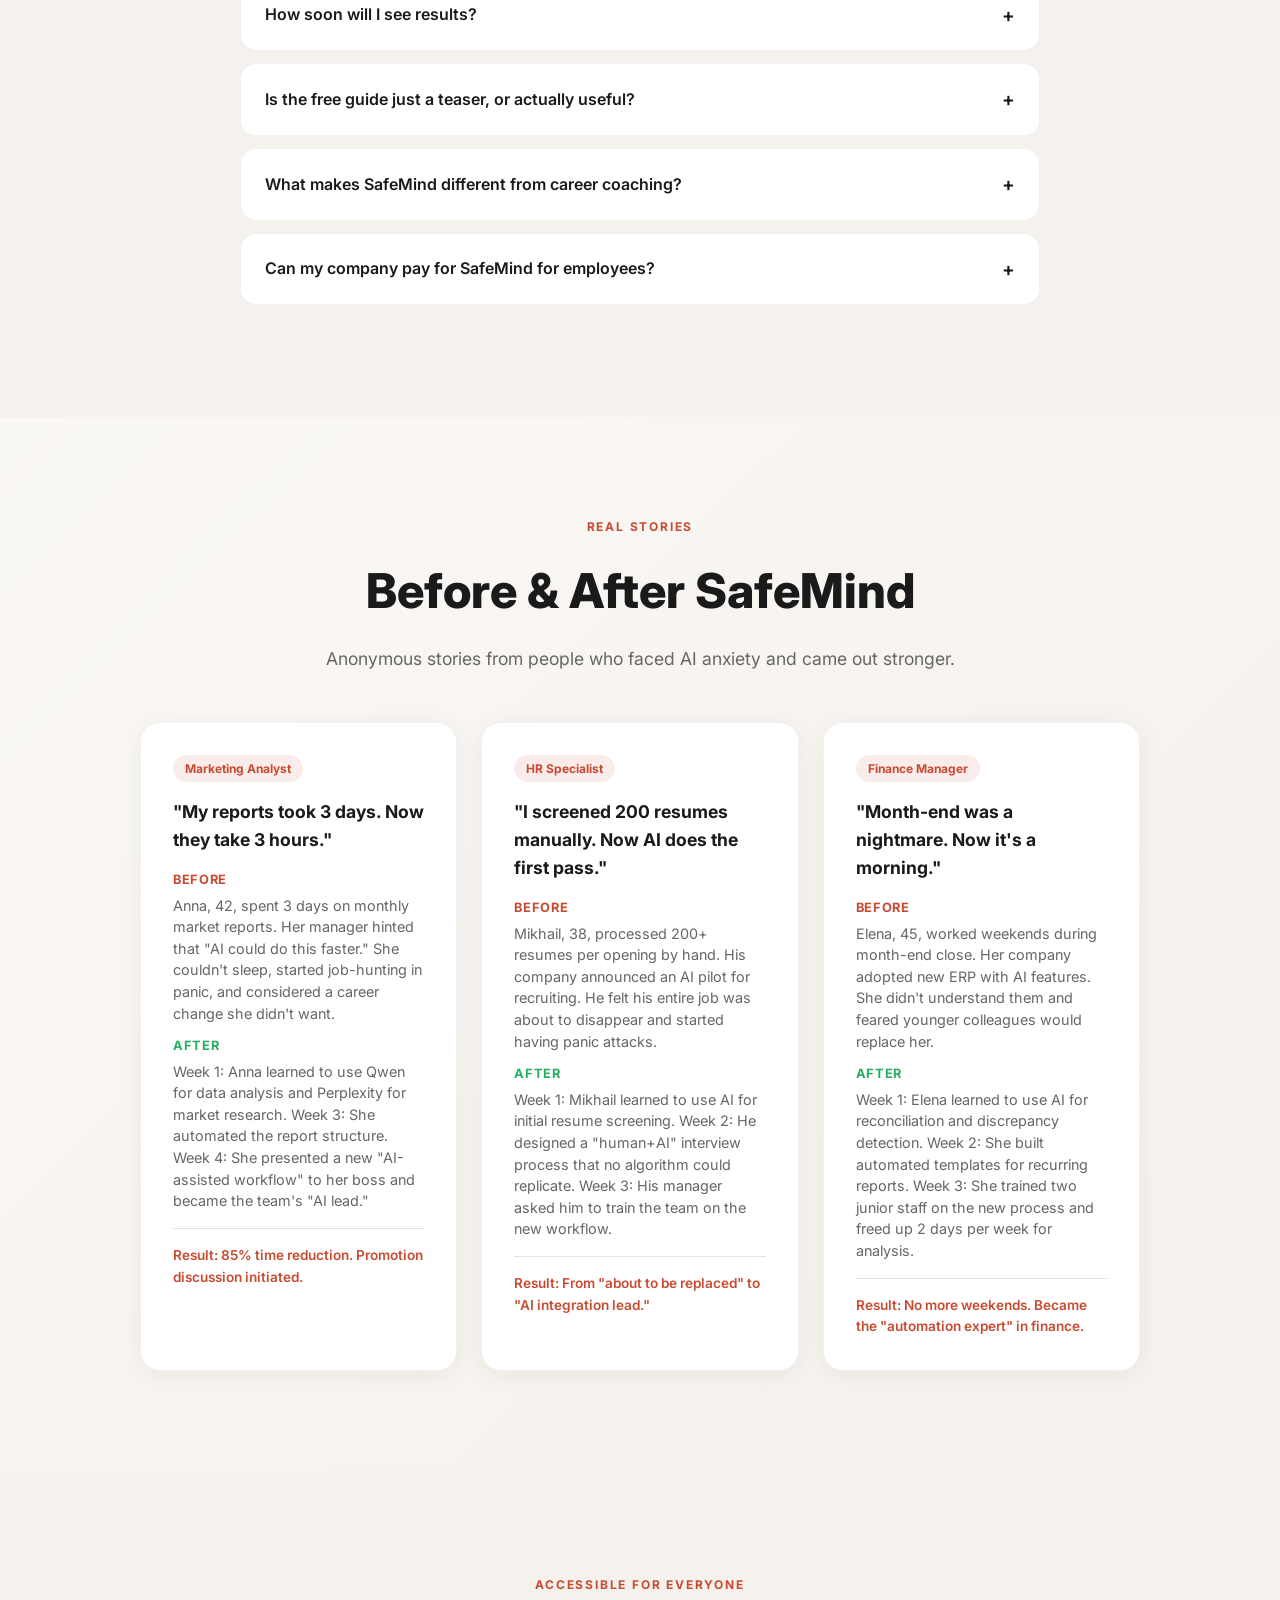
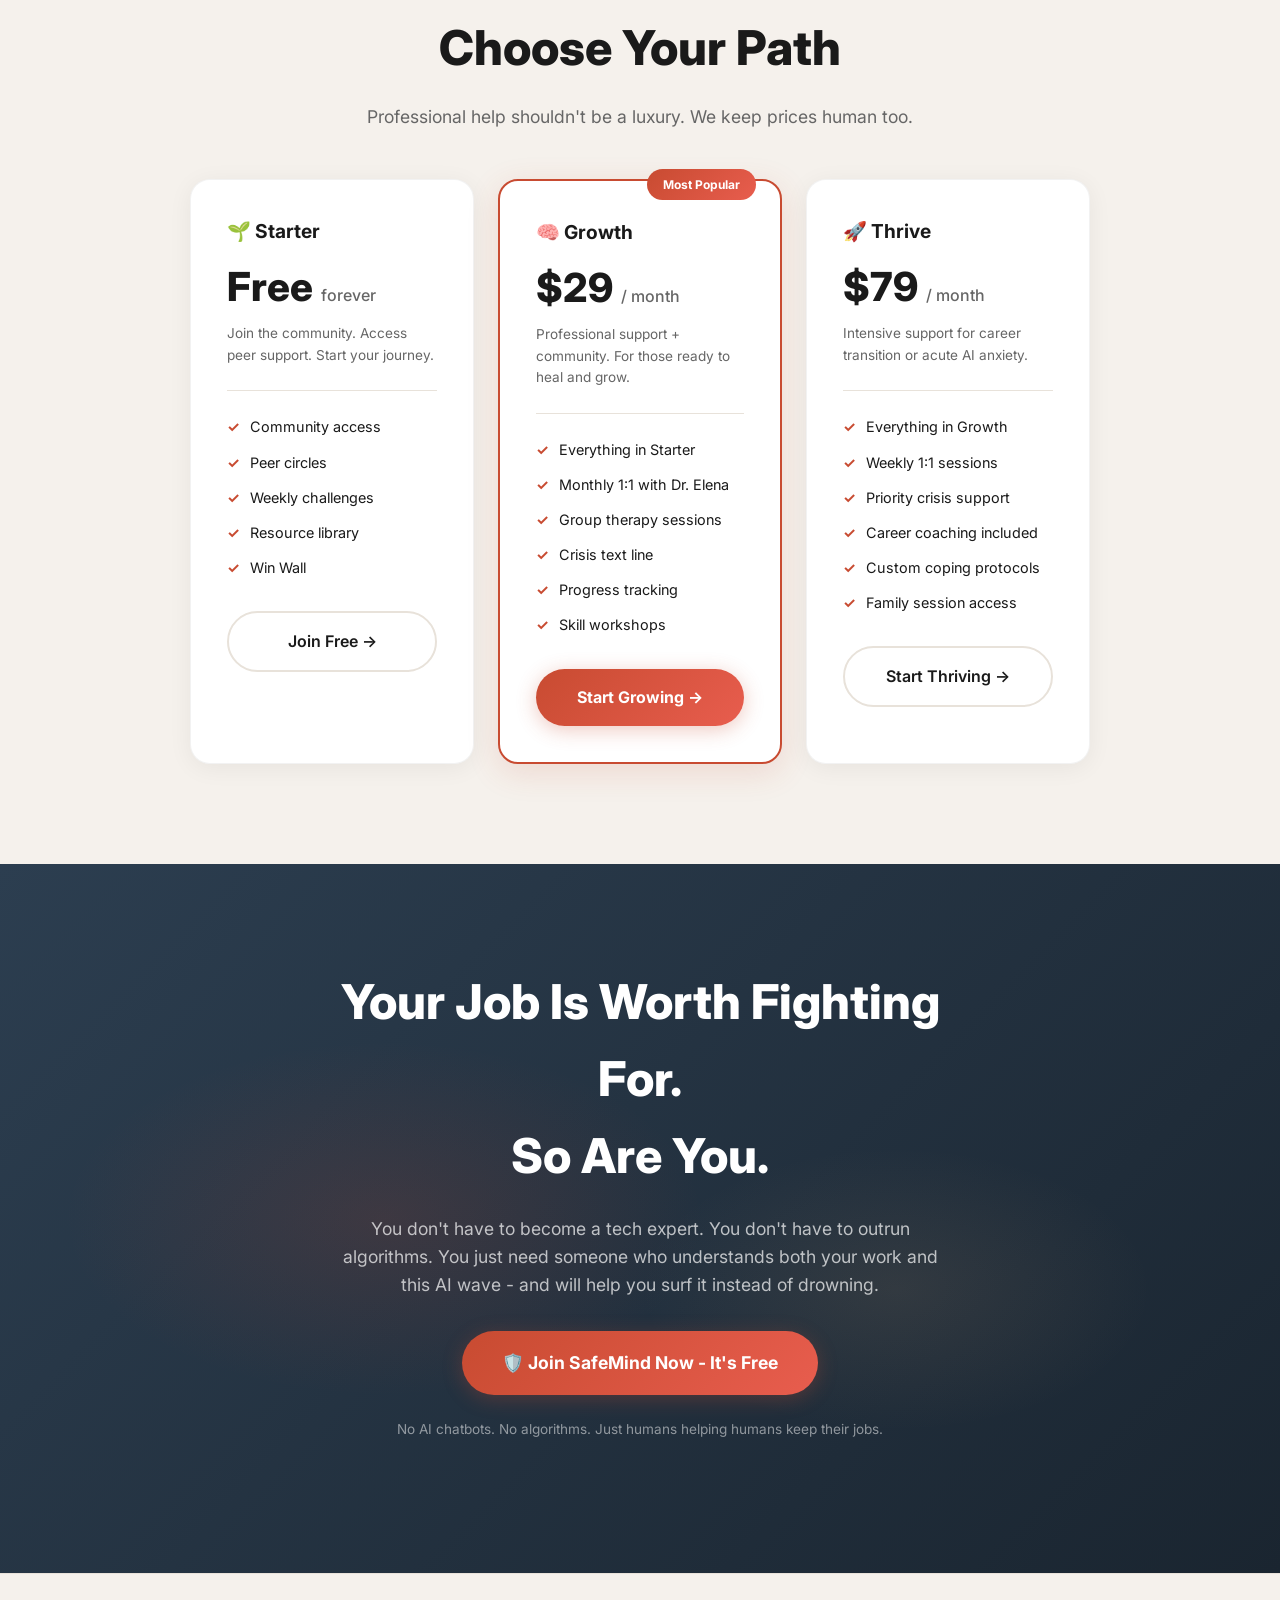
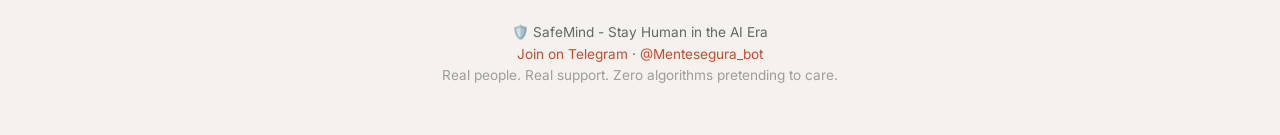
==== commit 3e8fb66a: "chore: auto-sync 2026-06-20 22:30 UTC" ====
--- a/en/index.html
+++ b/en/index.html
@@ -1685,7 +1685,7 @@
 <li>Progress tracking</li>
 <li>Skill workshops</li>
 </ul>
-<a href="#" class="btn-primary" style="width: 100%; justify-content: center;" onclick="showComingSoon(event)">
+<a href="https://t.me/Mentesegura_bot?start=starter" class="btn-primary" style="width: 100%; justify-content: center;">
 Start Growing →
 </a>
 </div>
@@ -1702,7 +1702,7 @@
 <li>Custom coping protocols</li>
 <li>Family session access</li>
 </ul>
-<a href="#" class="btn-secondary" style="width: 100%; justify-content: center;" onclick="showComingSoon(event)">
+<a href="https://t.me/Mentesegura_bot?start=pro" class="btn-secondary" style="width: 100%; justify-content: center;">
 Start Thriving →
 </a>
 </div>
@@ -1731,7 +1731,7 @@
 <p>
 🛡️ SafeMind - Stay Human in the AI Era<br>
 <a href="https://t.me/Mentesegura_bot">Join on Telegram</a> · 
-<a href="mailto:hello@safemind.pro">hello@safemind.pro</a><br>
+<a href="https://t.me/Mentesegura_bot">@Mentesegura_bot</a><br>
 <span style="opacity: 0.6;">Real people. Real support. Zero algorithms pretending to care.</span>
 </p>
 </footer>
